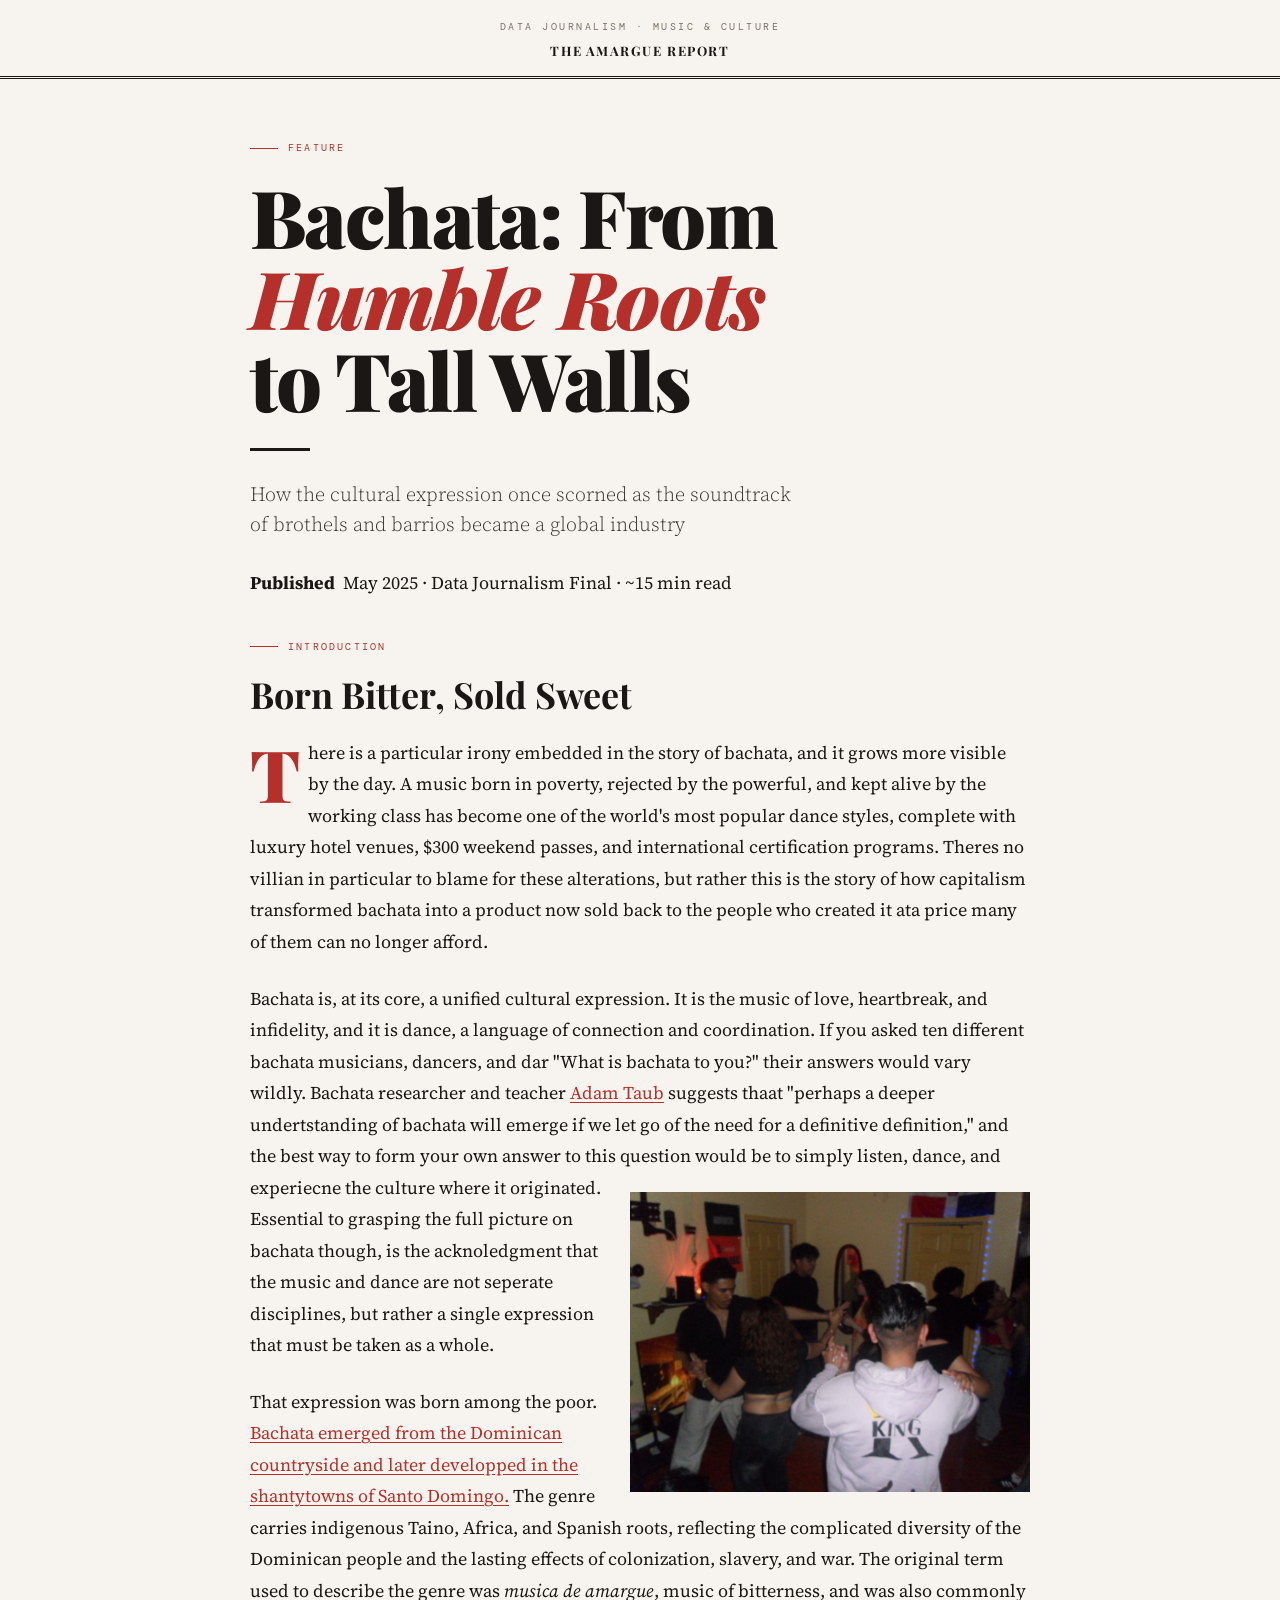
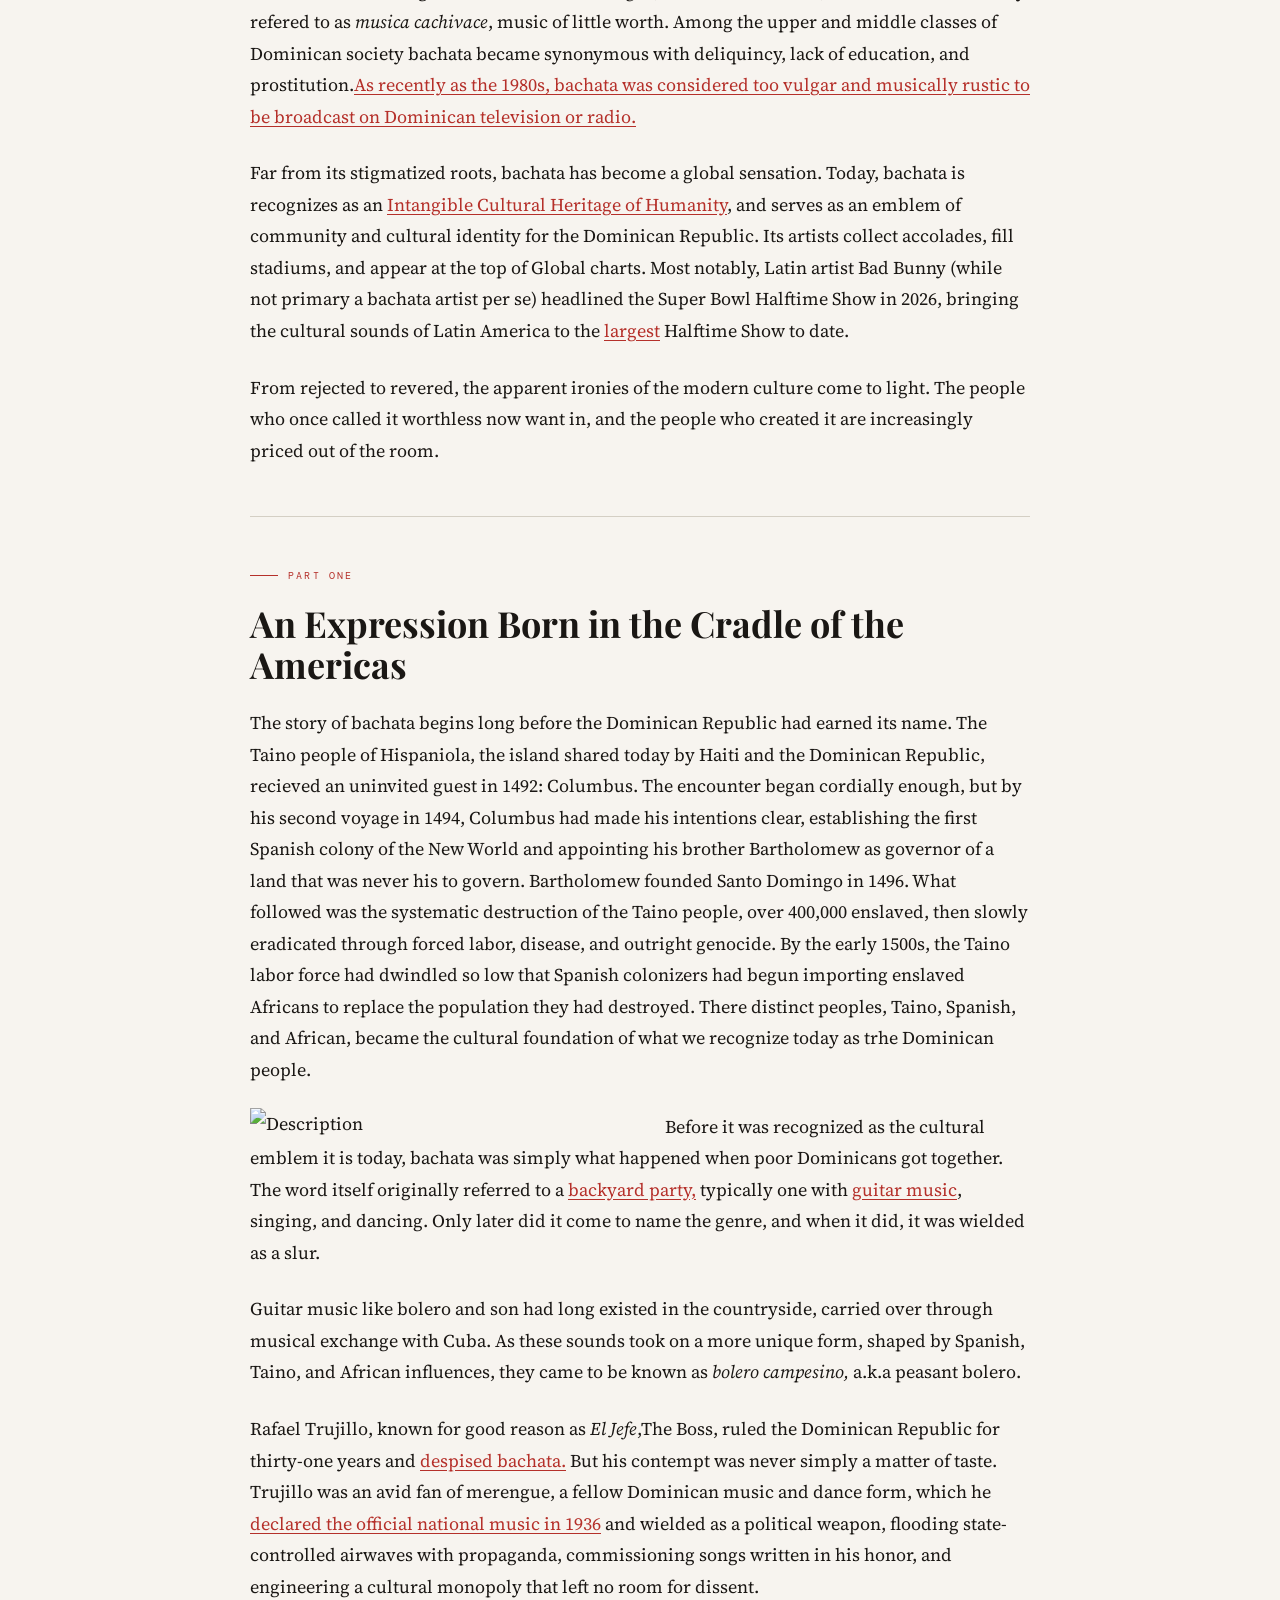
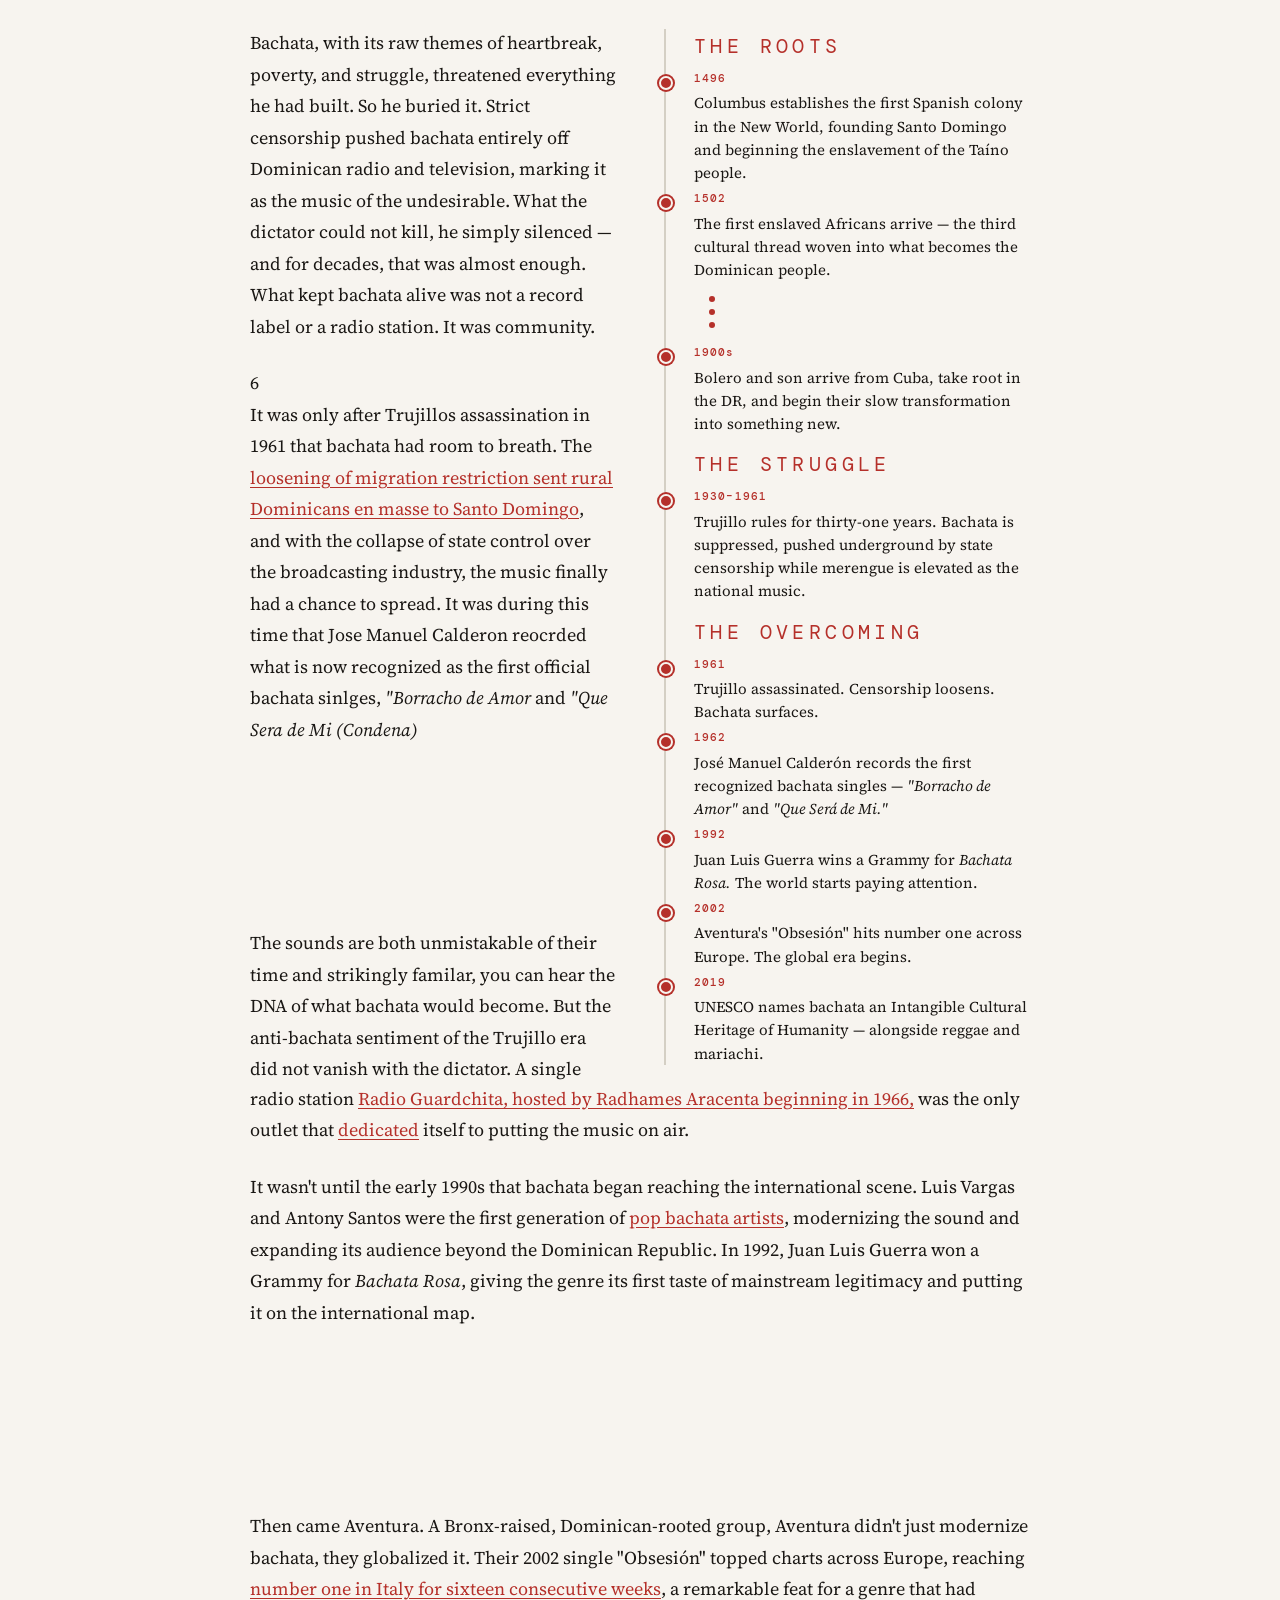
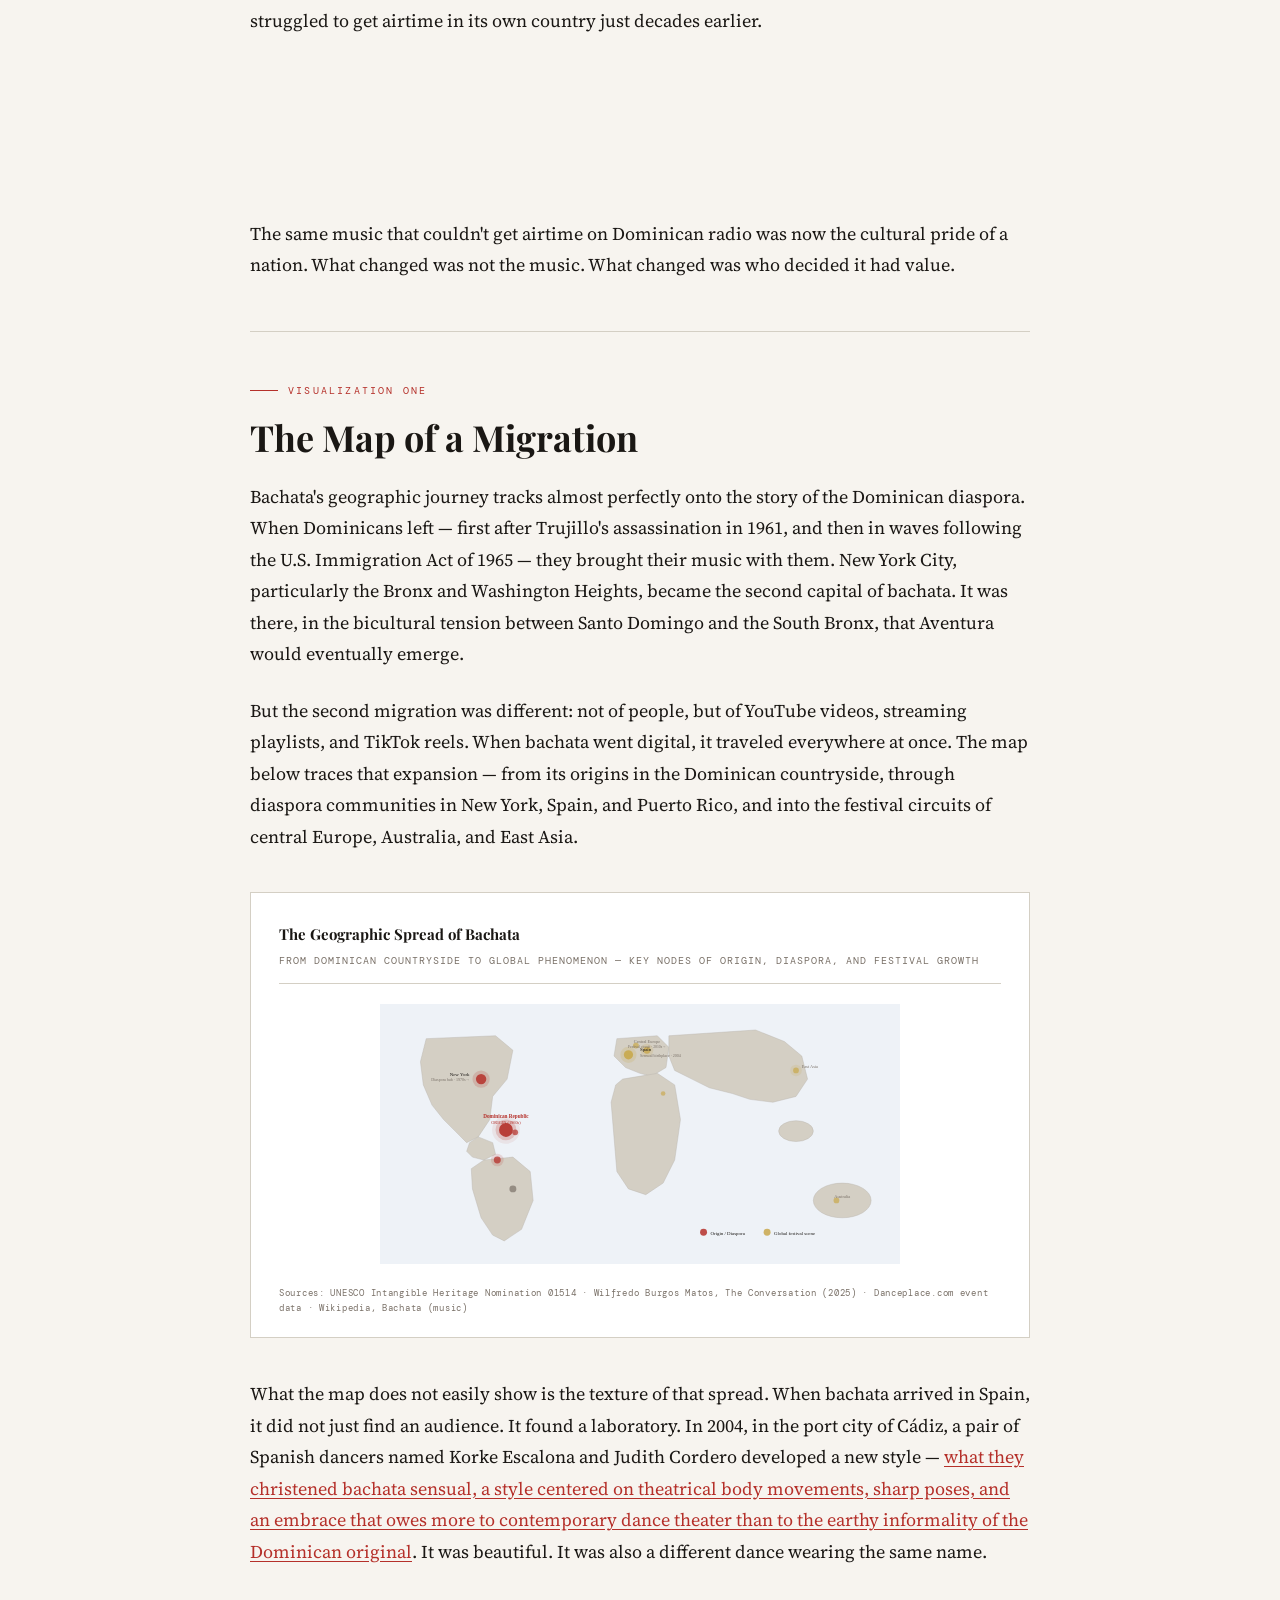
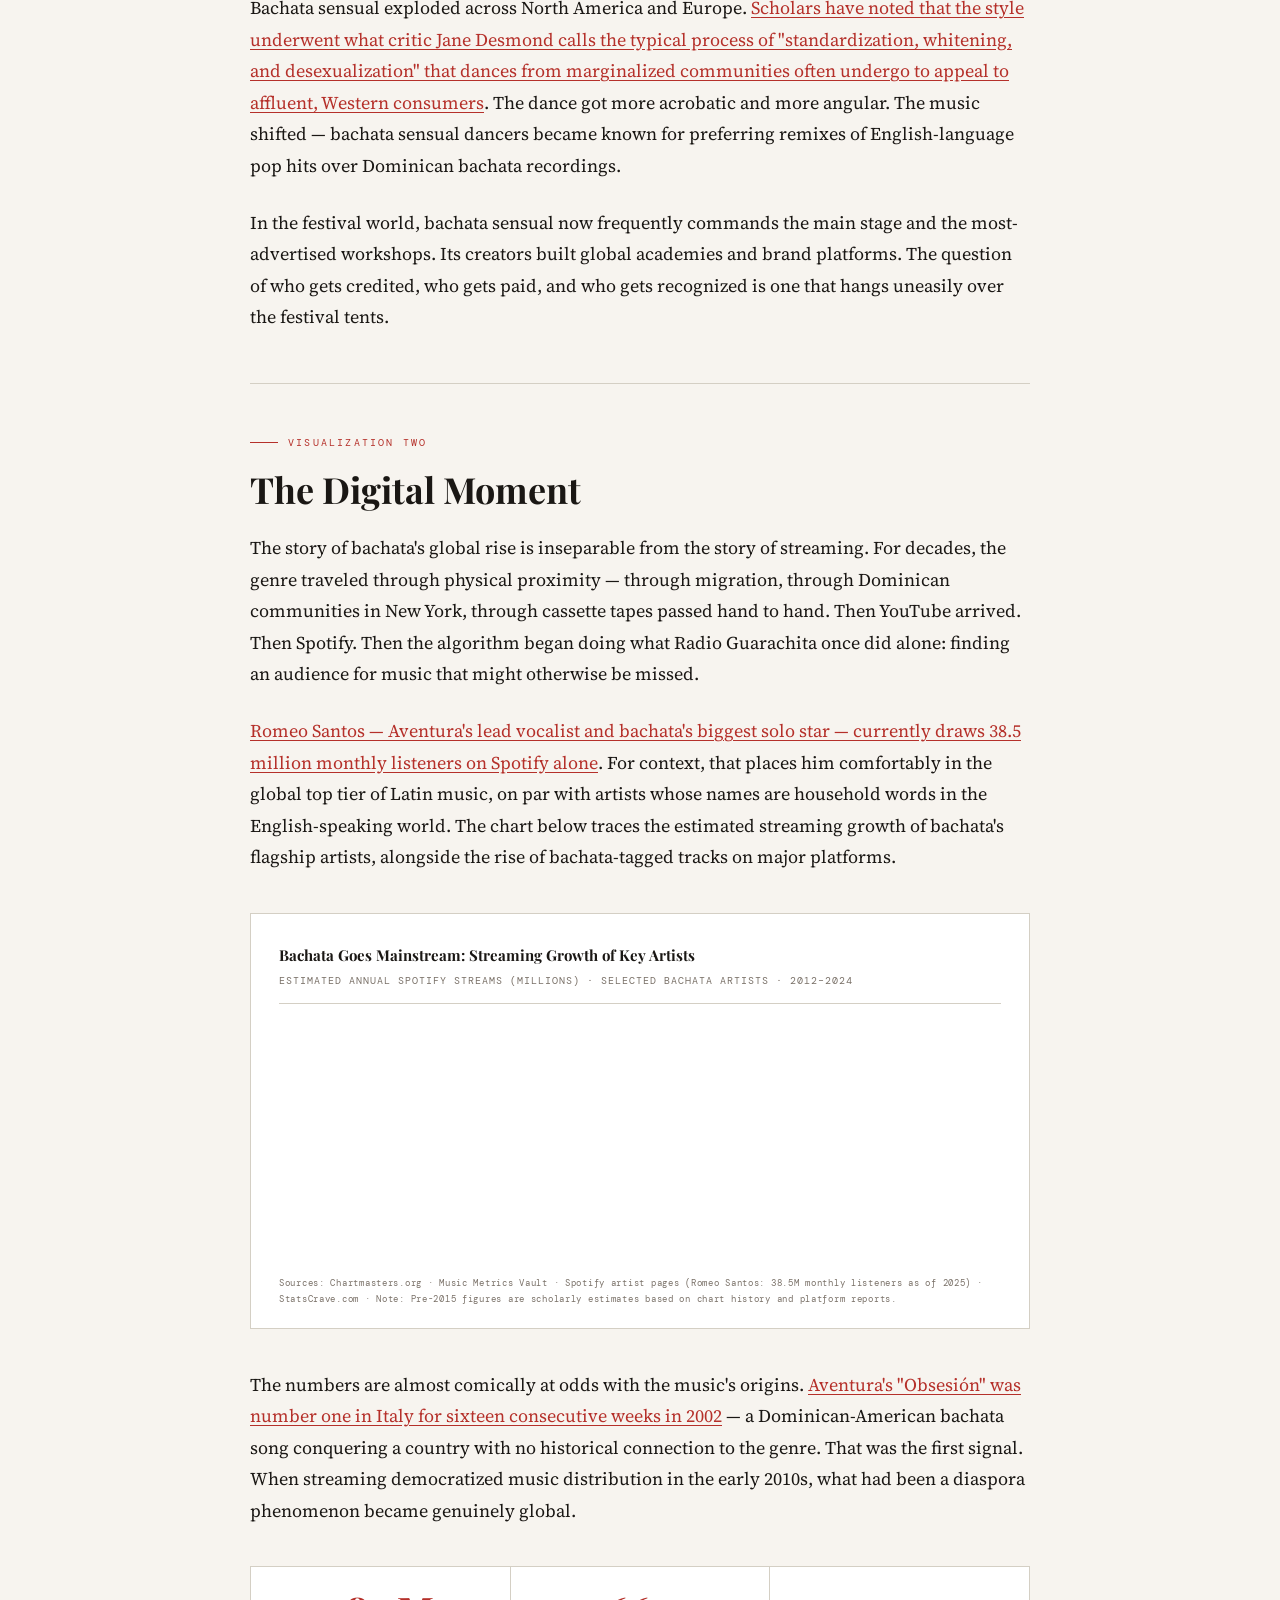
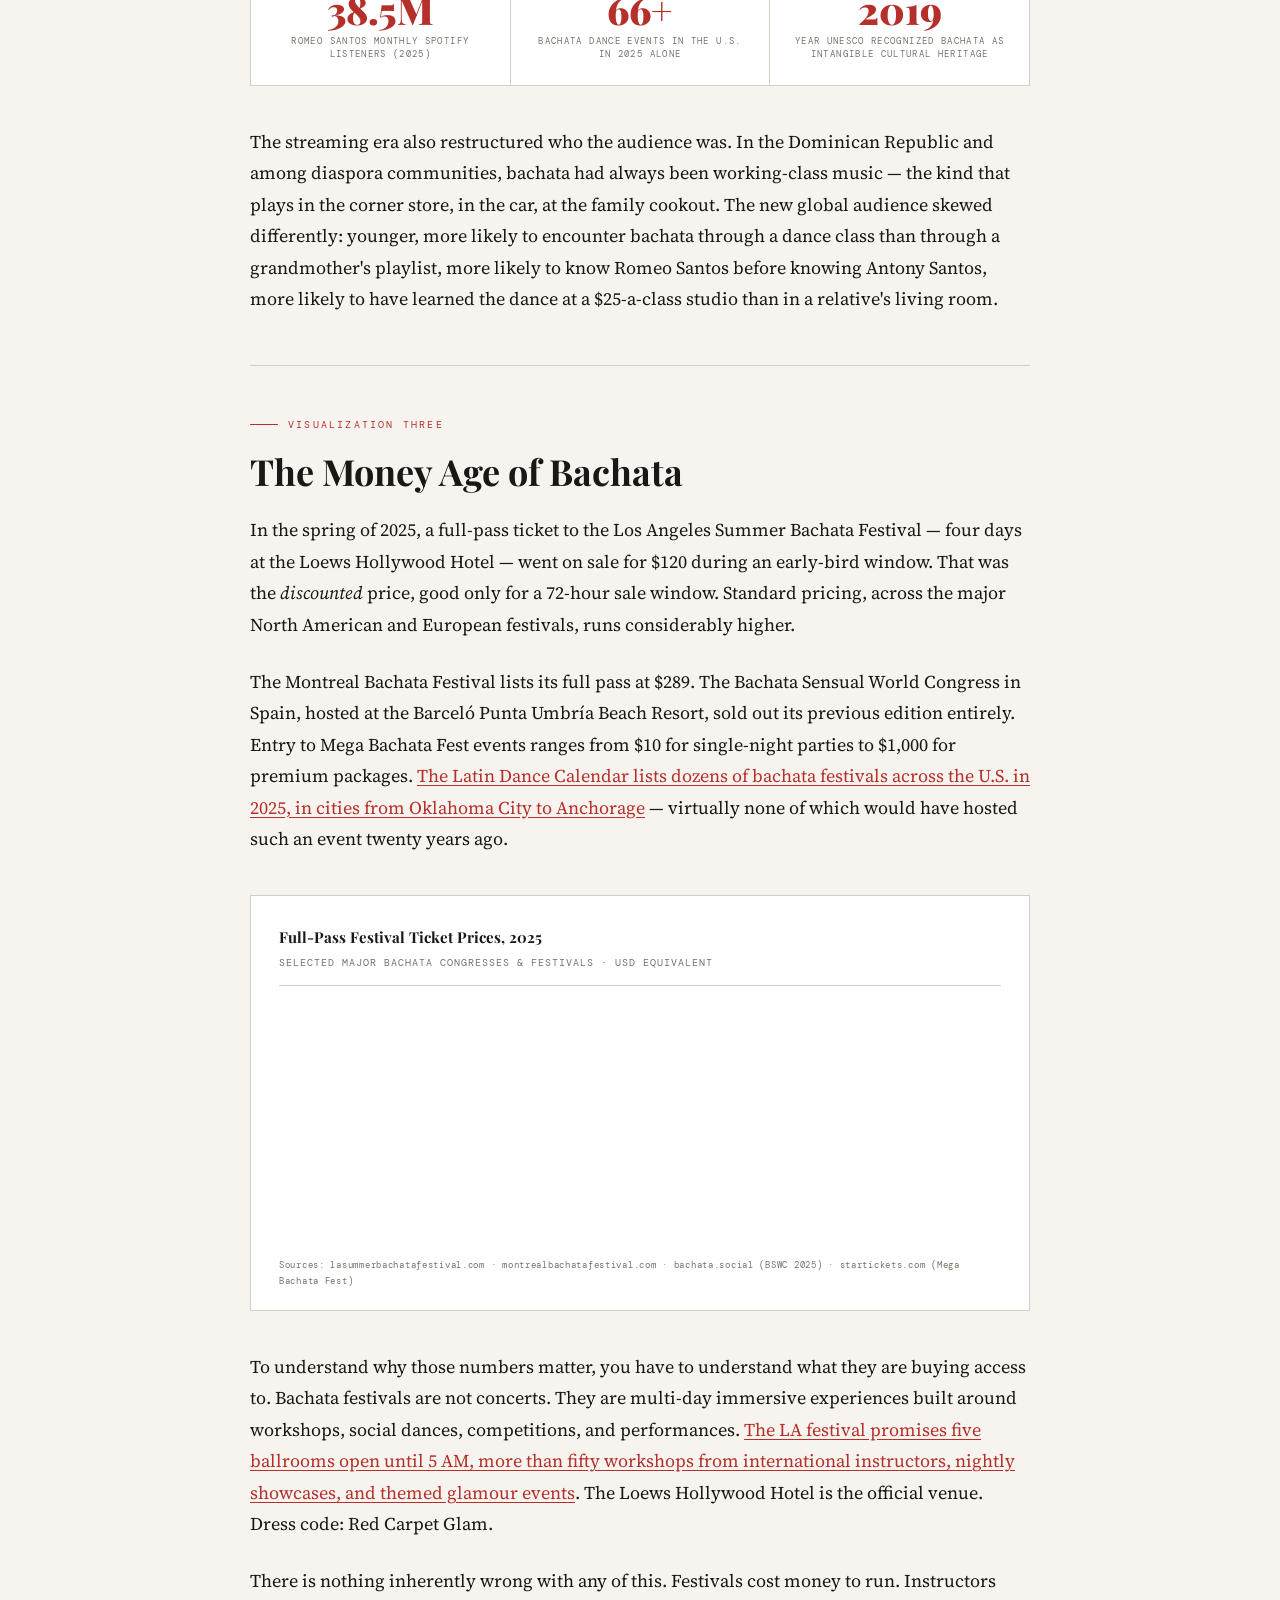
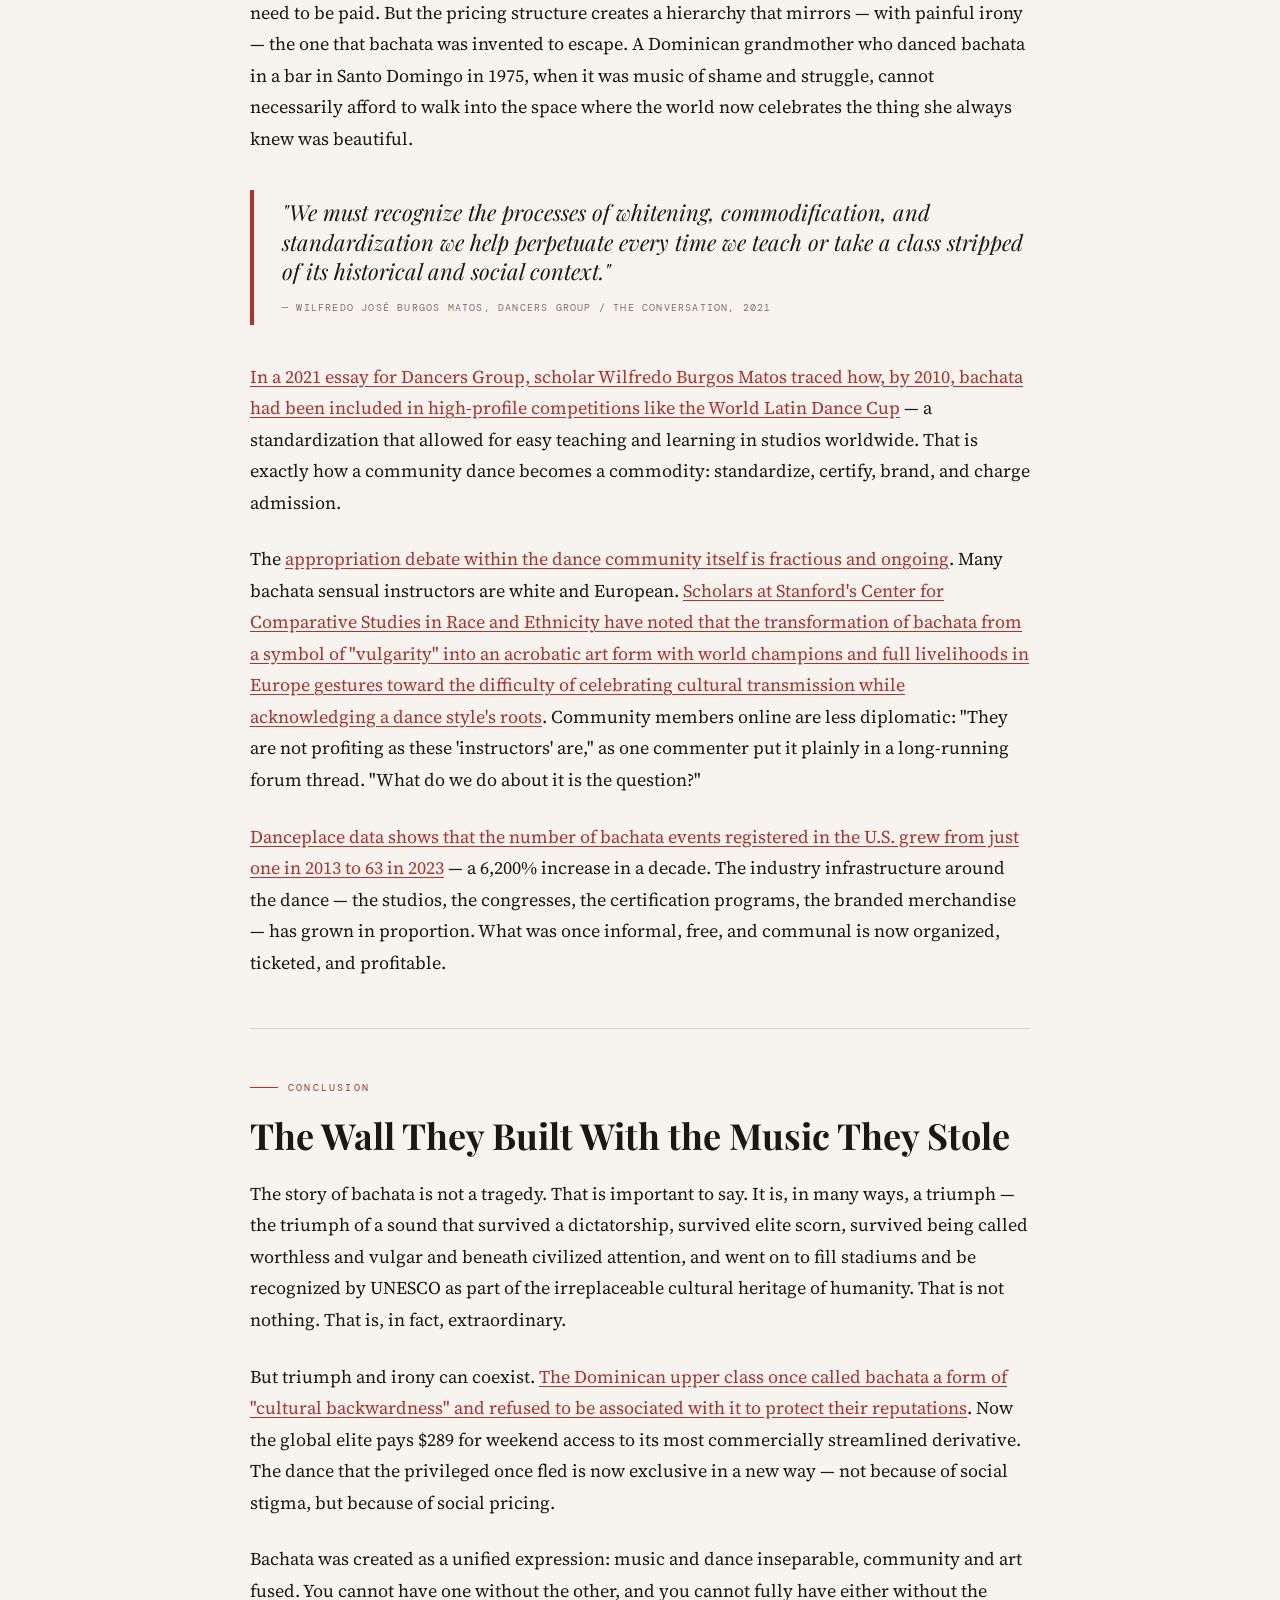
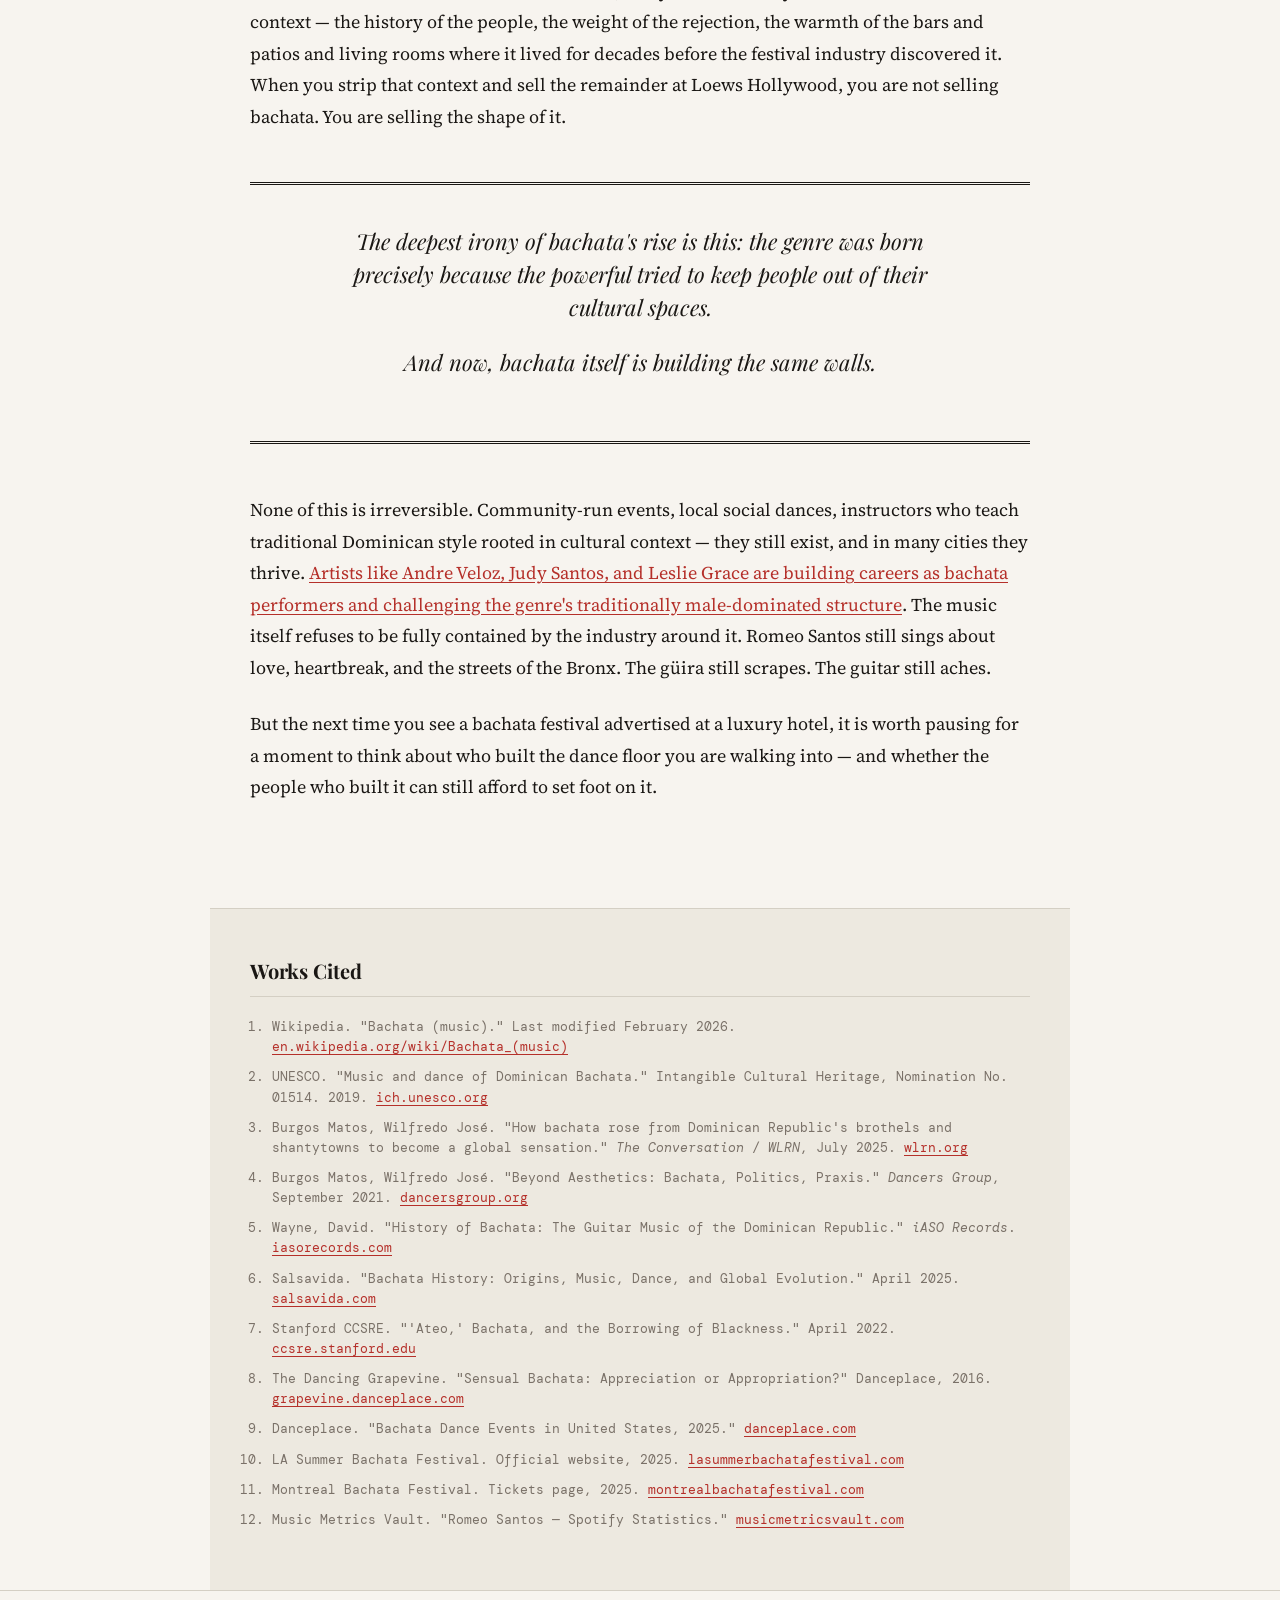
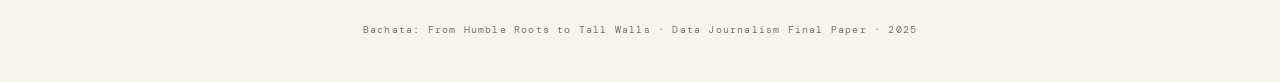
==== final/index.html @ 8f2e11da "final" ====
<!DOCTYPE html>
<html lang="en">
<head>
  <meta charset="UTF-8">
  <meta name="viewport" content="width=device-width, initial-scale=1.0">
  <title>Bachata: From Humble Roots to Tall Walls</title>

  <!-- Fonts -->
  <link rel="preconnect" href="https://fonts.googleapis.com">
  <link rel="preconnect" href="https://fonts.gstatic.com" crossorigin>
  <link href="https://fonts.googleapis.com/css2?family=Playfair+Display:ital,wght@0,400;0,700;0,900;1,400;1,700&family=Source+Serif+4:ital,opsz,wght@0,8..60,300;0,8..60,400;0,8..60,600;1,8..60,300;1,8..60,400&family=DM+Mono:wght@400;500&display=swap" rel="stylesheet">

  <!-- Chart.js -->
  <script src="https://cdnjs.cloudflare.com/ajax/libs/Chart.js/4.4.1/chart.umd.min.js"></script>

  <!-- Stylesheet -->
  <link rel="stylesheet" href="style.css">
</head>
<body>

<!-- MASTHEAD -->
<div class="masthead">
  <div class="masthead-label">Data Journalism · Music & Culture</div>
  <div class="masthead-name">The Amargue Report</div>
</div>

<!-- HERO -->
<header class="hero">
  <div class="section-label">Feature</div>
  <h1>Bachata: From <br><em>Humble Roots</em><br>to Tall Walls</h1>
  <div class="hero-rule"></div>
  <p class="deck">How the cultural expression once scorned as the soundtrack <br>of brothels and barrios became a global industry</p>
    <span><strong>Published</strong>&nbsp; May 2025</span>
    <span>·</span>
    <span>Data Journalism Final</span>
    <span>·</span>
    <span>~15 min read</span>
  </div>
</header>

<!-- ARTICLE BODY -->
<main class="article-body">

  <!-- ════════════════════════════
       SECTION 1: INTRODUCTION
  ════════════════════════════ -->

  <div class="section-label">Introduction</div>
  <h2>Born Bitter, Sold Sweet</h2>

  <p class="drop-cap">There is a particular irony embedded in the story of bachata, and it grows more visible by the day.
  A music born in poverty, rejected by the powerful, and kept alive by the working class has become one of the world's most popular dance styles,
  complete with luxury hotel venues, $300 weekend passes, and international certification programs. Theres no villian in particular to blame for these
  alterations, but rather this is the story of how capitalism transformed bachata into a product now sold back to the people who created it ata price many of them can no longer afford. 
  </p>

  <p>Bachata is, at its core, a unified cultural expression. It is the music of love, heartbreak, and infidelity, and it is dance, a language of connection and coordination.
    If you asked ten different bachata musicians, dancers, and dar "What is bachata to you?" their answers would vary wildly.
    Bachata researcher and teacher <a href="https://www.bachataclass.com/bachatablog/what-is-bachata">Adam Taub</a> suggests thaat "perhaps a deeper
    undertstanding of bachata will emerge if we let go of the need for a definitive definition," and the best way to form your
    own answer to this question would be to simply listen, dance, and experiecne the culture where it originated.
      <style>
  .wrap-image-right {
    float: right;
    margin: 20px 0 10px 20px;
    width: 400px;
  }
</style>

<img src="live.JPG" class="wrap-image-right" alt="Description">
 
    
    Essential to grasping the full picture on bachata 
    though, is the acknoledgment that the music and dance are not seperate disciplines, but rather a single expression that must be taken as a whole.
  </p>

  <p>
    That expression was born among the poor. <a href="https://theconversation.com/how-bachata-rose-from-dominican-republics-brothels-and-shantytowns-to-become-a-global-sensation-260886">Bachata
    emerged from the Dominican countryside and later developped in the shantytowns of Santo Domingo.</a> The genre carries indigenous Taino, Africa, and Spanish roots, reflecting the complicated
  diversity of the Dominican people and the lasting effects of colonization, slavery, and war. The original term used to describe the genre was <span class="italic">musica de amargue</span>, music of bitterness, and was also commonly
   refered to as <span class="italic">musica cachivace</span>, music of little worth. Among the upper and middle classes of Dominican society bachata became 
   synonymous with deliquincy, lack of education, and prostitution.<a href="https://en.wikipedia.org/wiki/Bachata_(music)">As recently as the 1980s, bachata was considered too vulgar and musically rustic to be broadcast on Dominican 
    television or radio.</a>
  </p>

  <p>Far from its stigmatized roots, bachata has become a global sensation. Today, bachata is recognizes as an 
    <a href="https://ich.unesco.org/en/RL/music-and-dance-of-dominican-bachata-01514">Intangible Cultural Heritage of Humanity</a>,
    and serves as an emblem of community and cultural identity for the Dominican Republic. Its artists collect accolades, fill stadiums, 
    and appear at the top of Global charts. Most notably, Latin artist Bad Bunny (while not primary a bachata artist per se) headlined the Super Bowl
    Halftime Show in 2026, bringing the cultural sounds of Latin America to the <a href="https://www.usatoday.com/story/entertainment/music/2026/03/03/bad-bunny-super-bowl-halftime-show-most-watched/88965191007/">largest</a>
    Halftime Show to date.
  </p>
  <p>From rejected to revered, the apparent ironies of the modern culture come to light. 
    The people who once called it worthless now want in, and the people who created it are increasingly priced out of the room. 
  </p>

  <hr class="full-rule">

  <!-- ════════════════════════════
       SECTION 2: HISTORY & ROOTS
  ════════════════════════════ -->

  <div class="section-label">Part One</div>
  <h2>An Expression Born in the Cradle of the Americas</h2>

  <p>The story of bachata begins long before the Dominican Republic had earned its name. 
        The Taino people of Hispaniola, the island shared today by Haiti and the Dominican Republic, recieved 
        an uninvited guest in 1492: Columbus. The encounter began cordially enough, but by his second voyage
        in 1494, Columbus had made his intentions clear, establishing the first Spanish colony of the New World 
        and appointing his brother Bartholomew as governor of a land that was never his to govern. Bartholomew founded
        Santo Domingo in 1496. What followed was the systematic destruction of the Taino people, over 400,000
        enslaved, then slowly eradicated through forced labor, disease, and outright genocide. By the early 1500s, the 
        Taino labor force had dwindled so low that Spanish colonizers had begun importing enslaved Africans to replace the population they
        had destroyed. There distinct peoples, Taino, Spanish, and African, became the cultural foundation of
        what we recognize today as trhe Dominican people. 
  </p>
  <style>
  .wrap-image {
    float: left;       
    margin: -3px 15px 0 0; 
    width: 400px;
  }
</style>

<img src="https://images.theconversation.com/files/681060/original/file-20250720-56-otaixq.jpg?ixlib=rb-4.1.0&q=45&auto=format&w=1000&fit=clip" class="wrap-image" alt="Description">
  <p>
        Before it was recognized as the cultural emblem it is today, bachata was simply what happened when poor Dominicans got together. 
        The word itself originally referred to a <a href="https://www.npr.org/2008/07/31/93140350/the-humble-roots-of-old-school-bachata">backyard party,</a> typically one with <a href="https://www.iasorecords.com/music/history-of-bachata-the-guitar-music-of-the-dominican-republic">guitar music</a>,
        singing, and dancing. Only later did it come to name the genre, and when it did, it was wielded as a slur.        
  </p>

  <p>
        Guitar music like bolero and son had long existed in the countryside, carried over through musical exchange with Cuba.
        As these sounds took on a more unique form, shaped by Spanish, Taino, and African influences, they came to be known as 
        <em>bolero campesino,</em> a.k.a peasant bolero. 
  </p>
<p>
  Rafael Trujillo, known for good reason as <em>El Jefe</em>,The Boss, ruled the 
  Dominican Republic for thirty-one years and 
  <a href="https://www.npr.org/2008/07/31/93140350/the-humble-roots-of-old-school-bachata">despised bachata.</a> 
  But his contempt was never simply a matter of taste. Trujillo was an avid fan of 
  merengue, a fellow Dominican music and dance form, which he 
  <a href="https://www.salsa-merengue.co.uk/revealit/histmer/part4.html">declared the 
  official national music in 1936</a> and wielded as a political weapon, flooding 
  state-controlled airwaves with propaganda, commissioning songs written in his honor, 
  and engineering a cultural monopoly that left no room for dissent.
  </p>
  <div class="two-col">
    <div>
      <p>
         Bachata, with its
  raw themes of heartbreak, poverty, and struggle, threatened everything he had built.
  So he buried it. Strict censorship pushed bachata entirely off Dominican radio and
  television, marking it as the music of the undesirable. What the dictator could not
  kill, he simply silenced — and for decades, that was almost enough. What kept bachata
  alive was not a record label or a radio station. It was community.
</p>6
      <p>
        It was only after Trujillos assassination in 1961 that bachata had room to breath.
        The <a href="https://coogradio.com/2024/06/uncovering-bachata-from-obscurity-to-global-recognition/">loosening of migration restriction sent rural Dominicans en masse to Santo Domingo</a>, and with the collapse of state control over the broadcasting industry, the music finally
        had a chance to spread. It was during this time that Jose Manuel Calderon reocrded what is now recognized as the first official bachata sinlges,
        <em>"Borracho de Amor</em> and <em>"Que Sera de Mi (Condena)</em>
      </p>
      <div>
      <iframe data-testid="embed-iframe" style="border-radius:12px; margin-top:-10px;margin-bottom:5px" src="https://open.spotify.com/embed/track/52e7wksTZ2Os9EsFkYulSK?utm_source=generator" width="100%" height="152" frameBorder="0" allowfullscreen="" allow="autoplay; clipboard-write; encrypted-media; fullscreen; picture-in-picture" loading="lazy"></iframe>
      </div>
      <p>
        The sounds are both unmistakable of their time and strikingly familar, you can hear the DNA of what bachata would become. But the anti-bachata sentiment of the Trujillo era did not vanish with the dictator.
        A single 
    </div>
    <div>
  <div class="timeline">

  <!-- ── THE ROOTS ── -->
  <!-- ── THE ROOTS ── -->
<div class="timeline-era">The Roots</div>

<div class="timeline-item" style="margin-bottom: 5px;">
  <div class="timeline-year">1496</div>
  <div class="timeline-text">Columbus establishes the first Spanish colony in the New World, founding Santo Domingo and beginning the enslavement of the Taíno people.</div>
</div>

<div class="timeline-item" style="margin-bottom: 15px;">
  <div class="timeline-year">1502</div>
  <div class="timeline-text">The first enslaved Africans arrive — the third cultural thread woven into what becomes the Dominican people.</div>
</div>
<div class="timeline-gap">
  <span></span>
  <span></span>
  <span></span>
</div>
<div class="timeline-item" style="margin-bottom: -20px;">
  <div class="timeline-year">1900s</div>
  <div class="timeline-text">Bolero and son arrive from Cuba, take root in the DR, and begin their slow transformation into something new.</div>
</div>

<!-- ── THE STRUGGLE ── -->
<div class="timeline-era">The Struggle</div>

<div class="timeline-item" style="margin-bottom: -20px;">
  <div class="timeline-year">1930–1961</div>
  <div class="timeline-text">Trujillo rules for thirty-one years. Bachata is suppressed, pushed underground by state censorship while merengue is elevated as the national music.</div>
</div>

<!-- ── THE OVERCOMING ── -->
<div class="timeline-era">The Overcoming</div>

<div class="timeline-item" style="margin-bottom: 5px;">
  <div class="timeline-year">1961</div>
  <div class="timeline-text">Trujillo assassinated. Censorship loosens. Bachata surfaces.</div>
</div>

<div class="timeline-item" style="margin-bottom: 5px;">
  <div class="timeline-year">1962</div>
  <div class="timeline-text">José Manuel Calderón records the first recognized bachata singles — <em>"Borracho de Amor"</em> and <em>"Que Será de Mi."</em></div>
</div>

<!-- <div class="timeline-item" style="margin-bottom: 5px;">
  <div class="timeline-year">1966</div>
  <div class="timeline-text">Radio Guarachita becomes bachata's only public outlet. One station. One man. For two decades.</div>
</div> -->

<!-- <div class="timeline-item" style="margin-bottom: 5px;">
  <div class="timeline-year">1980s</div>
  <div class="timeline-text">Antony Santos and Luis Vargas modernize the sound, pulling bachata toward the mainstream.</div>
</div> -->

<div class="timeline-item" style="margin-bottom: 5px;">
  <div class="timeline-year">1992</div>
  <div class="timeline-text">Juan Luis Guerra wins a Grammy for <em>Bachata Rosa.</em> The world starts paying attention.</div>
</div>

<div class="timeline-item" style="margin-bottom: 5px;">
  <div class="timeline-year">2002</div>
  <div class="timeline-text">Aventura's "Obsesión" hits number one across Europe. The global era begins.</div>
</div>

<div class="timeline-item" style="margin-bottom: 0;">
  <div class="timeline-year">2019</div>
  <div class="timeline-text">UNESCO names bachata an Intangible Cultural Heritage of Humanity — alongside reggae and mariachi.</div>
</div>

</div>
</div>
</div>
<p style="margin-top: -27px;">
radio station <a href="https://en.wikipedia.org/wiki/Bachata_(music)">Radio Guardchita, hosted by Radhames Aracenta beginning in 1966,</a>
        was the only outlet that <a href="https://www.cambridge.org/core/journals/latin-american-research-review/article/from-radio-guarachita-to-el-tieto-eshow-bachatas-imagined-communities/B1507CFD80DC5775668D191F2478AF57">dedicated</a>
        itself to putting the music on air.
      </p>
      
      <p>
        It wasn't until the early 1990s that bachata began reaching the international scene.
        Luis Vargas and Antony Santos were the first generation of
        <a href="https://en.wikipedia.org/wiki/Bachata_(music)#cite_note-18">pop bachata artists</a>,
        modernizing the sound and expanding its audience beyond the Dominican Republic. In 1992,
        Juan Luis Guerra won a Grammy for <em>Bachata Rosa</em>, giving the genre its first taste
        of mainstream legitimacy and putting it on the international map.
      </p>
      <iframe data-testid="embed-iframe" style="border-radius:12px; margin-top:-10px; margin-bottom: 5px;" src="https://open.spotify.com/embed/track/3H9GcHKKJyZ9TEOLKlJ1U5?utm_source=generator" width="100%" height="152" frameBorder="0" allowfullscreen="" allow="autoplay; clipboard-write; encrypted-media; fullscreen; picture-in-picture" loading="lazy"></iframe>
      <p>
        Then came Aventura. A Bronx-raised, Dominican-rooted group, Aventura didn't just
        modernize bachata, they globalized it. Their 2002 single "Obsesión" topped charts
        across Europe, reaching <a href="https://www.recordoftheday.com/on-the-move/record/aventura/obsesion#:~:text=This%20is%20one%20of%20those,still%20available%20for%20the%20UK.">number one in Italy for sixteen consecutive weeks</a>, a remarkable
        feat for a genre that had struggled to get airtime in its own country just decades earlier.
      </p>
      <iframe data-testid="embed-iframe" style="border-radius:12px ;margin-top:-10px; margin-bottom: 5px;" src="https://open.spotify.com/embed/track/65H6t1WQBim6q93yM8fEwn?utm_source=generator" width="100%" height="152" frameBorder="0" allowfullscreen="" allow="autoplay; clipboard-write; encrypted-media; fullscreen; picture-in-picture" loading="lazy"></iframe>

      <p>
         The same music that couldn't get airtime on Dominican radio was now the cultural pride of a nation.
         What changed was not the music. What changed was who decided it had value.
      </p>

  <!-- TIMELINE -->


  <hr class="full-rule">

  <!-- ════════════════════════════
       SECTION 3: MAP
  ════════════════════════════ -->

  <div class="section-label">Visualization One</div>
  <h2>The Map of a Migration</h2>

  <p>Bachata's geographic journey tracks almost perfectly onto the story of the Dominican diaspora. When Dominicans left — first after Trujillo's assassination in 1961, and then in waves following the U.S. Immigration Act of 1965 — they brought their music with them. New York City, particularly the Bronx and Washington Heights, became the second capital of bachata. It was there, in the bicultural tension between Santo Domingo and the South Bronx, that Aventura would eventually emerge.</p>

  <p>But the second migration was different: not of people, but of YouTube videos, streaming playlists, and TikTok reels. When bachata went digital, it traveled everywhere at once. The map below traces that expansion — from its origins in the Dominican countryside, through diaspora communities in New York, Spain, and Puerto Rico, and into the festival circuits of central Europe, Australia, and East Asia.</p>

  <div class="map-block">
    <div class="chart-title">The Geographic Spread of Bachata</div>
    <div class="chart-subtitle">From Dominican countryside to global phenomenon — key nodes of origin, diaspora, and festival growth</div>
    <svg class="world-map" viewBox="0 0 900 450" xmlns="http://www.w3.org/2000/svg">
      <rect width="900" height="450" fill="#eef2f7"/>
      <!-- North America -->
      <path d="M 80,60 L 200,55 L 230,80 L 220,130 L 195,160 L 190,200 L 170,230 L 150,240 L 130,220 L 110,200 L 90,175 L 75,140 L 70,100 Z" fill="#d4cfc4" stroke="#bbb8b0" stroke-width="0.8"/>
      <!-- Central America / Caribbean -->
      <path d="M 170,230 L 195,240 L 200,260 L 180,270 L 160,265 L 150,255 L 155,240 Z" fill="#d4cfc4" stroke="#bbb8b0" stroke-width="0.8"/>
      <!-- South America -->
      <path d="M 180,270 L 230,265 L 260,290 L 265,340 L 245,390 L 215,410 L 195,400 L 175,370 L 160,320 L 158,285 Z" fill="#d4cfc4" stroke="#bbb8b0" stroke-width="0.8"/>
      <!-- Europe -->
      <path d="M 410,60 L 480,55 L 500,75 L 495,110 L 470,125 L 450,120 L 425,110 L 405,90 Z" fill="#d4cfc4" stroke="#bbb8b0" stroke-width="0.8"/>
      <!-- Africa -->
      <path d="M 420,130 L 480,120 L 510,140 L 520,200 L 510,270 L 490,310 L 460,330 L 430,320 L 410,290 L 405,230 L 400,170 L 408,140 Z" fill="#d4cfc4" stroke="#bbb8b0" stroke-width="0.8"/>
      <!-- Asia -->
      <path d="M 500,55 L 650,45 L 700,65 L 730,90 L 740,130 L 720,160 L 680,170 L 640,165 L 610,155 L 570,145 L 540,130 L 510,115 L 500,90 Z" fill="#d4cfc4" stroke="#bbb8b0" stroke-width="0.8"/>
      <!-- Oceania -->
      <ellipse cx="720" cy="220" rx="30" ry="18" fill="#d4cfc4" stroke="#bbb8b0" stroke-width="0.8"/>
      <ellipse cx="800" cy="340" rx="50" ry="30" fill="#d4cfc4" stroke="#bbb8b0" stroke-width="0.8"/>
      <!-- Dominican Republic (origin) -->
      <circle cx="218" cy="218" r="12" fill="#b5302a" opacity="0.9"/>
      <circle cx="218" cy="218" r="18" fill="#b5302a" opacity="0.2"/>
      <circle cx="218" cy="218" r="24" fill="#b5302a" opacity="0.08"/>
      <!-- New York -->
      <circle cx="175" cy="130" r="9" fill="#b5302a" opacity="0.85"/>
      <circle cx="175" cy="130" r="15" fill="#b5302a" opacity="0.18"/>
      <!-- Spain -->
      <circle cx="430" cy="88" r="8" fill="#c9a84c" opacity="0.9"/>
      <circle cx="430" cy="88" r="14" fill="#c9a84c" opacity="0.2"/>
      <!-- Colombia -->
      <circle cx="203" cy="270" r="6" fill="#b5302a" opacity="0.75"/>
      <circle cx="203" cy="270" r="11" fill="#b5302a" opacity="0.15"/>
      <!-- Puerto Rico -->
      <circle cx="234" cy="222" r="5" fill="#b5302a" opacity="0.7"/>
      <!-- Central Europe -->
      <circle cx="462" cy="80" r="6" fill="#c9a84c" opacity="0.8"/>
      <circle cx="462" cy="80" r="11" fill="#c9a84c" opacity="0.18"/>
      <!-- Belgium -->
      <circle cx="443" cy="72" r="5" fill="#c9a84c" opacity="0.7"/>
      <!-- Brazil -->
      <circle cx="230" cy="320" r="6" fill="#7a7168" opacity="0.7"/>
      <!-- East Asia -->
      <circle cx="720" cy="115" r="5" fill="#c9a84c" opacity="0.7"/>
      <circle cx="720" cy="115" r="10" fill="#c9a84c" opacity="0.15"/>
      <!-- Australia -->
      <circle cx="790" cy="340" r="5" fill="#c9a84c" opacity="0.7"/>
      <!-- Egypt -->
      <circle cx="490" cy="155" r="4" fill="#c9a84c" opacity="0.65"/>
      <!-- Labels -->
      <text x="218" y="198" text-anchor="middle" font-family="Georgia,serif" font-size="9" font-weight="bold" fill="#b5302a">Dominican Republic</text>
      <text x="218" y="207" text-anchor="middle" font-family="Georgia,serif" font-size="7.5" fill="#b5302a">ORIGIN (1960s)</text>
      <text x="155" y="125" text-anchor="end" font-family="Georgia,serif" font-size="8.5" fill="#1a1714">New York</text>
      <text x="155" y="134" text-anchor="end" font-family="Georgia,serif" font-size="7" fill="#7a7168">Diaspora hub · 1970s→</text>
      <text x="450" y="82" text-anchor="start" font-family="Georgia,serif" font-size="8.5" fill="#1a1714">Spain</text>
      <text x="450" y="91" text-anchor="start" font-family="Georgia,serif" font-size="7" fill="#7a7168">Sensual birthplace · 2004</text>
      <text x="462" y="68" text-anchor="middle" font-family="Georgia,serif" font-size="7.5" fill="#7a7168">Central Europe</text>
      <text x="462" y="76" text-anchor="middle" font-family="Georgia,serif" font-size="6.5" fill="#7a7168">Festival circuit · 2010s→</text>
      <text x="730" y="110" text-anchor="start" font-family="Georgia,serif" font-size="7.5" fill="#7a7168">East Asia</text>
      <text x="800" y="335" text-anchor="middle" font-family="Georgia,serif" font-size="7.5" fill="#7a7168">Australia</text>
      <!-- Legend -->
      <circle cx="560" cy="395" r="6" fill="#b5302a" opacity="0.85"/>
      <text x="572" y="399" font-family="Georgia,serif" font-size="8.5" fill="#1a1714">Origin / Diaspora</text>
      <circle cx="670" cy="395" r="6" fill="#c9a84c" opacity="0.85"/>
      <text x="682" y="399" font-family="Georgia,serif" font-size="8.5" fill="#1a1714">Global festival scene</text>
    </svg>
    <div class="chart-source">Sources: UNESCO Intangible Heritage Nomination 01514 · Wilfredo Burgos Matos, The Conversation (2025) · Danceplace.com event data · Wikipedia, Bachata (music)</div>
  </div>

  <p>What the map does not easily show is the texture of that spread. When bachata arrived in Spain, it did not just find an audience. It found a laboratory. In 2004, in the port city of Cádiz, a pair of Spanish dancers named Korke Escalona and Judith Cordero developed a new style — <a href="https://dancersgroup.org/2021/09/beyond-aesthetics-bachata-politics-praxis/" target="_blank">what they christened bachata sensual, a style centered on theatrical body movements, sharp poses, and an embrace that owes more to contemporary dance theater than to the earthy informality of the Dominican original</a>. It was beautiful. It was also a different dance wearing the same name.</p>

  <p>Bachata sensual exploded across North America and Europe. <a href="https://dancersgroup.org/2021/09/beyond-aesthetics-bachata-politics-praxis/" target="_blank">Scholars have noted that the style underwent what critic Jane Desmond calls the typical process of "standardization, whitening, and desexualization" that dances from marginalized communities often undergo to appeal to affluent, Western consumers</a>. The dance got more acrobatic and more angular. The music shifted — bachata sensual dancers became known for preferring remixes of English-language pop hits over Dominican bachata recordings.</p>

  <p>In the festival world, bachata sensual now frequently commands the main stage and the most-advertised workshops. Its creators built global academies and brand platforms. The question of who gets credited, who gets paid, and who gets recognized is one that hangs uneasily over the festival tents.</p>

  <hr class="full-rule">

  <!-- ════════════════════════════
       SECTION 4: STREAMING
  ════════════════════════════ -->

  <div class="section-label">Visualization Two</div>
  <h2>The Digital Moment</h2>

  <p>The story of bachata's global rise is inseparable from the story of streaming. For decades, the genre traveled through physical proximity — through migration, through Dominican communities in New York, through cassette tapes passed hand to hand. Then YouTube arrived. Then Spotify. Then the algorithm began doing what Radio Guarachita once did alone: finding an audience for music that might otherwise be missed.</p>

  <p><a href="https://open.spotify.com/artist/5lwmRuXgjX8xIwlnauTZIP" target="_blank">Romeo Santos — Aventura's lead vocalist and bachata's biggest solo star — currently draws 38.5 million monthly listeners on Spotify alone</a>. For context, that places him comfortably in the global top tier of Latin music, on par with artists whose names are household words in the English-speaking world. The chart below traces the estimated streaming growth of bachata's flagship artists, alongside the rise of bachata-tagged tracks on major platforms.</p>

  <div class="chart-block">
    <div class="chart-title">Bachata Goes Mainstream: Streaming Growth of Key Artists</div>
    <div class="chart-subtitle">Estimated annual Spotify streams (millions) · Selected bachata artists · 2012–2024</div>
    <div class="chart-canvas-wrap">
      <canvas id="streamingChart"></canvas>
    </div>
    <div class="chart-source">Sources: Chartmasters.org · Music Metrics Vault · Spotify artist pages (Romeo Santos: 38.5M monthly listeners as of 2025) · StatsCrave.com · Note: Pre-2015 figures are scholarly estimates based on chart history and platform reports.</div>
  </div>

  <p>The numbers are almost comically at odds with the music's origins. <a href="https://www.statscrave.com/artist/5lwmRuXgjX8xIwlnauTZIP" target="_blank">Aventura's "Obsesión" was number one in Italy for sixteen consecutive weeks in 2002</a> — a Dominican-American bachata song conquering a country with no historical connection to the genre. That was the first signal. When streaming democratized music distribution in the early 2010s, what had been a diaspora phenomenon became genuinely global.</p>

  <div class="stat-grid">
    <div class="stat-cell">
      <div class="stat-number">38.5M</div>
      <div class="stat-label">Romeo Santos monthly Spotify listeners (2025)</div>
    </div>
    <div class="stat-cell">
      <div class="stat-number">66+</div>
      <div class="stat-label">Bachata dance events in the U.S. in 2025 alone</div>
    </div>
    <div class="stat-cell">
      <div class="stat-number">2019</div>
      <div class="stat-label">Year UNESCO recognized bachata as Intangible Cultural Heritage</div>
    </div>
  </div>

  <p>The streaming era also restructured who the audience was. In the Dominican Republic and among diaspora communities, bachata had always been working-class music — the kind that plays in the corner store, in the car, at the family cookout. The new global audience skewed differently: younger, more likely to encounter bachata through a dance class than through a grandmother's playlist, more likely to know Romeo Santos before knowing Antony Santos, more likely to have learned the dance at a $25-a-class studio than in a relative's living room.</p>

  <hr class="full-rule">

  <!-- ════════════════════════════
       SECTION 5: FESTIVAL PRICES
  ════════════════════════════ -->

  <div class="section-label">Visualization Three</div>
  <h2>The Money Age of Bachata</h2>

  <p>In the spring of 2025, a full-pass ticket to the Los Angeles Summer Bachata Festival — four days at the Loews Hollywood Hotel — went on sale for $120 during an early-bird window. That was the <span class="italic">discounted</span> price, good only for a 72-hour sale window. Standard pricing, across the major North American and European festivals, runs considerably higher.</p>

  <p>The Montreal Bachata Festival lists its full pass at $289. The Bachata Sensual World Congress in Spain, hosted at the Barceló Punta Umbría Beach Resort, sold out its previous edition entirely. Entry to Mega Bachata Fest events ranges from $10 for single-night parties to $1,000 for premium packages. <a href="https://latindancecalendar.com/festivals/location/usa/style/bachata/" target="_blank">The Latin Dance Calendar lists dozens of bachata festivals across the U.S. in 2025, in cities from Oklahoma City to Anchorage</a> — virtually none of which would have hosted such an event twenty years ago.</p>

  <div class="chart-block">
    <div class="chart-title">Full-Pass Festival Ticket Prices, 2025</div>
    <div class="chart-subtitle">Selected major bachata congresses & festivals · USD equivalent</div>
    <div class="chart-canvas-wrap">
      <canvas id="ticketChart"></canvas>
    </div>
    <div class="chart-source">Sources: lasummerbachatafestival.com · montrealbachatafestival.com · bachata.social (BSWC 2025) · startickets.com (Mega Bachata Fest)</div>
  </div>

  <p>To understand why those numbers matter, you have to understand what they are buying access to. Bachata festivals are not concerts. They are multi-day immersive experiences built around workshops, social dances, competitions, and performances. <a href="https://lasummerbachatafestival.com/" target="_blank">The LA festival promises five ballrooms open until 5 AM, more than fifty workshops from international instructors, nightly showcases, and themed glamour events</a>. The Loews Hollywood Hotel is the official venue. Dress code: Red Carpet Glam.</p>

  <p>There is nothing inherently wrong with any of this. Festivals cost money to run. Instructors need to be paid. But the pricing structure creates a hierarchy that mirrors — with painful irony — the one that bachata was invented to escape. A Dominican grandmother who danced bachata in a bar in Santo Domingo in 1975, when it was music of shame and struggle, cannot necessarily afford to walk into the space where the world now celebrates the thing she always knew was beautiful.</p>

  <div class="pull-quote">
    <blockquote>"We must recognize the processes of whitening, commodification, and standardization we help perpetuate every time we teach or take a class stripped of its historical and social context."</blockquote>
    <cite>— Wilfredo José Burgos Matos, Dancers Group / The Conversation, 2021</cite>
  </div>

  <p><a href="https://dancersgroup.org/2021/09/beyond-aesthetics-bachata-politics-praxis/" target="_blank">In a 2021 essay for Dancers Group, scholar Wilfredo Burgos Matos traced how, by 2010, bachata had been included in high-profile competitions like the World Latin Dance Cup</a> — a standardization that allowed for easy teaching and learning in studios worldwide. That is exactly how a community dance becomes a commodity: standardize, certify, brand, and charge admission.</p>

  <p>The <a href="https://grapevine.danceplace.com/sensual-bachata-appreciation-or-appropriation/" target="_blank">appropriation debate within the dance community itself is fractious and ongoing</a>. Many bachata sensual instructors are white and European. <a href="https://ccsre.stanford.edu/news/ateo-bachata-and-borrowing-blackness" target="_blank">Scholars at Stanford's Center for Comparative Studies in Race and Ethnicity have noted that the transformation of bachata from a symbol of "vulgarity" into an acrobatic art form with world champions and full livelihoods in Europe gestures toward the difficulty of celebrating cultural transmission while acknowledging a dance style's roots</a>. Community members online are less diplomatic: "They are not profiting as these 'instructors' are," as one commenter put it plainly in a long-running forum thread. "What do we do about it is the question?"</p>

  <p><a href="https://www.danceplace.com/events/in/2025/Bachata" target="_blank">Danceplace data shows that the number of bachata events registered in the U.S. grew from just one in 2013 to 63 in 2023</a> — a 6,200% increase in a decade. The industry infrastructure around the dance — the studios, the congresses, the certification programs, the branded merchandise — has grown in proportion. What was once informal, free, and communal is now organized, ticketed, and profitable.</p>

  <hr class="full-rule">

  <!-- ════════════════════════════
       SECTION 6: CONCLUSION
  ════════════════════════════ -->

  <div class="section-label">Conclusion</div>
  <h2>The Wall They Built With the Music They Stole</h2>

  <p>The story of bachata is not a tragedy. That is important to say. It is, in many ways, a triumph — the triumph of a sound that survived a dictatorship, survived elite scorn, survived being called worthless and vulgar and beneath civilized attention, and went on to fill stadiums and be recognized by UNESCO as part of the irreplaceable cultural heritage of humanity. That is not nothing. That is, in fact, extraordinary.</p>

  <p>But triumph and irony can coexist. <a href="https://en.wikipedia.org/wiki/Bachata_(music)" target="_blank">The Dominican upper class once called bachata a form of "cultural backwardness" and refused to be associated with it to protect their reputations</a>. Now the global elite pays $289 for weekend access to its most commercially streamlined derivative. The dance that the privileged once fled is now exclusive in a new way — not because of social stigma, but because of social pricing.</p>

  <p>Bachata was created as a unified expression: music and dance inseparable, community and art fused. You cannot have one without the other, and you cannot fully have either without the context — the history of the people, the weight of the rejection, the warmth of the bars and patios and living rooms where it lived for decades before the festival industry discovered it. When you strip that context and sell the remainder at Loews Hollywood, you are not selling bachata. You are selling the shape of it.</p>

  <div class="conclusion-block">
    <p>The deepest irony of bachata's rise is this: the genre was born precisely <em>because</em> the powerful tried to keep people out of their cultural spaces.</p>
    <p>And now, bachata itself is building the same walls.</p>
  </div>

  <p>None of this is irreversible. Community-run events, local social dances, instructors who teach traditional Dominican style rooted in cultural context — they still exist, and in many cities they thrive. <a href="https://www.wlrn.org/light/arts-culture/2025-07-30/how-bachata-rose-from-dominican-republics-brothels-and-shantytowns-to-become-a-global-sensation" target="_blank">Artists like Andre Veloz, Judy Santos, and Leslie Grace are building careers as bachata performers and challenging the genre's traditionally male-dominated structure</a>. The music itself refuses to be fully contained by the industry around it. Romeo Santos still sings about love, heartbreak, and the streets of the Bronx. The güira still scrapes. The guitar still aches.</p>

  <p>But the next time you see a bachata festival advertised at a luxury hotel, it is worth pausing for a moment to think about who built the dance floor you are walking into — and whether the people who built it can still afford to set foot on it.</p>

</main>

<!-- WORKS CITED -->
<section class="works-cited">
  <h2>Works Cited</h2>
  <ol>
    <li>Wikipedia. "Bachata (music)." Last modified February 2026. <a href="https://en.wikipedia.org/wiki/Bachata_(music)" target="_blank">en.wikipedia.org/wiki/Bachata_(music)</a></li>
    <li>UNESCO. "Music and dance of Dominican Bachata." Intangible Cultural Heritage, Nomination No. 01514. 2019. <a href="https://ich.unesco.org/en/RL/music-and-dance-of-dominican-bachata-01514" target="_blank">ich.unesco.org</a></li>
    <li>Burgos Matos, Wilfredo José. "How bachata rose from Dominican Republic's brothels and shantytowns to become a global sensation." <em>The Conversation / WLRN</em>, July 2025. <a href="https://www.wlrn.org/light/arts-culture/2025-07-30/how-bachata-rose-from-dominican-republics-brothels-and-shantytowns-to-become-a-global-sensation" target="_blank">wlrn.org</a></li>
    <li>Burgos Matos, Wilfredo José. "Beyond Aesthetics: Bachata, Politics, Praxis." <em>Dancers Group</em>, September 2021. <a href="https://dancersgroup.org/2021/09/beyond-aesthetics-bachata-politics-praxis/" target="_blank">dancersgroup.org</a></li>
    <li>Wayne, David. "History of Bachata: The Guitar Music of the Dominican Republic." <em>iASO Records</em>. <a href="http://www.iasorecords.com/music/history-of-bachata-the-guitar-music-of-the-dominican-republic" target="_blank">iasorecords.com</a></li>
    <li>Salsavida. "Bachata History: Origins, Music, Dance, and Global Evolution." April 2025. <a href="https://www.salsavida.com/articles/history-of-bachata-dance-music/" target="_blank">salsavida.com</a></li>
    <li>Stanford CCSRE. "'Ateo,' Bachata, and the Borrowing of Blackness." April 2022. <a href="https://ccsre.stanford.edu/news/ateo-bachata-and-borrowing-blackness" target="_blank">ccsre.stanford.edu</a></li>
    <li>The Dancing Grapevine. "Sensual Bachata: Appreciation or Appropriation?" Danceplace, 2016. <a href="https://grapevine.danceplace.com/sensual-bachata-appreciation-or-appropriation/" target="_blank">grapevine.danceplace.com</a></li>
    <li>Danceplace. "Bachata Dance Events in United States, 2025." <a href="https://www.danceplace.com/events/in/2025/Bachata" target="_blank">danceplace.com</a></li>
    <li>LA Summer Bachata Festival. Official website, 2025. <a href="https://lasummerbachatafestival.com/" target="_blank">lasummerbachatafestival.com</a></li>
    <li>Montreal Bachata Festival. Tickets page, 2025. <a href="https://montrealbachatafestival.com/ticket/" target="_blank">montrealbachatafestival.com</a></li>
    <li>Music Metrics Vault. "Romeo Santos — Spotify Statistics." <a href="https://www.musicmetricsvault.com/artists/romeo-santos/5lwmRuXgjX8xIwlnauTZIP" target="_blank">musicmetricsvault.com</a></li>
  </ol>
</section>

<footer>
  <p>Bachata: From Humble Roots to Tall Walls · Data Journalism Final Paper · 2025</p>
</footer>

<!-- Charts — loaded last so canvas elements exist in the DOM -->
<script src="charts.js"></script>

</body>
</html>
---- final/style.css ----
/* ═══════════════════════════════════════════
   Bachata: From Humble Roots to Tall Walls
   style.css
═══════════════════════════════════════════ */

/* ── TOKENS ── */
:root {
  --ink: #1a1714;
  --paper: #f7f4ef;
  --cream: #ede9e0;
  --rule: #d4cfc4;
  --accent: #b5302a;
  --accent-light: #e8c4b8;
  --muted: #7a7168;
  --gold: #c9a84c;
}

/* ── RESET ── */
* { margin: 0; padding: 0; box-sizing: border-box; }
html { scroll-behavior: smooth; }

/* ── BASE ── */
body {
  background: var(--paper);
  color: var(--ink);
  font-family: 'Source Serif 4', Georgia, serif;
  font-size: 18px;
  line-height: 1.75;
}

/* ── MASTHEAD ── */
.masthead {
  border-bottom: 3px double var(--ink);
  padding: 18px 0 14px;
  text-align: center;
}
.masthead-label {
  font-family: 'DM Mono', monospace;
  font-size: 10px;
  letter-spacing: 0.25em;
  text-transform: uppercase;
  color: var(--muted);
}
.masthead-name {
  font-family: 'Playfair Display', serif;
  font-size: 13px;
  font-weight: 700;
  letter-spacing: 0.12em;
  text-transform: uppercase;
  margin-top: 4px;
}

/* ── HERO ── */
.hero {
  max-width: 860px;
  margin: 0 auto;
  padding: 60px 40px 40px;
}

/* ── SECTION LABEL ── */
.section-label {
  font-family: 'DM Mono', monospace;
  font-size: 10px;
  letter-spacing: 0.22em;
  text-transform: uppercase;
  color: var(--accent);
  margin-bottom: 18px;
  display: flex;
  align-items: center;
  gap: 10px;
}
.section-label::before {
  content: '';
  display: block;
  width: 28px;
  height: 1px;
  background: var(--accent);
}

/* ── HEADINGS ── */
h1 {
  font-family: 'Playfair Display', serif;
  font-size: clamp(42px, 7vw, 80px);
  font-weight: 900;
  line-height: 1.02;
  letter-spacing: -0.02em;
  margin-bottom: 20px;
}
h1 em {
  font-style: italic;
  color: var(--accent);
}
h2 {
  font-family: 'Playfair Display', serif;
  font-size: clamp(26px, 3.5vw, 36px);
  font-weight: 700;
  line-height: 1.15;
  margin-bottom: 22px;
}
h3 {
  font-family: 'Playfair Display', serif;
  font-size: 20px;
  font-weight: 700;
  font-style: italic;
  margin-bottom: 14px;
  color: var(--muted);
}

/* ── HERO DETAILS ── */
.hero-rule {
  width: 60px;
  height: 3px;
  background: var(--ink);
  margin: 28px 0;
}
.deck {
  font-size: 20px;
  line-height: 1.5;
  font-weight: 300;
  color: #3a3530;
  max-width: 640px;
}
.byline {
  margin-top: 28px;
  padding-top: 20px;
  border-top: 1px solid var(--rule);
  display: flex;
  align-items: center;
  gap: 16px;
  font-family: 'DM Mono', monospace;
  font-size: 11px;
  letter-spacing: 0.06em;
  color: var(--muted);
}
.byline strong { color: var(--ink); }

/* ── LAYOUT ── */
.article-body {
  max-width: 860px;
  margin: 0 auto;
  padding: 0 40px 80px;
}
.full-rule {
  border: none;
  border-top: 1px solid var(--rule);
  margin: 50px 0;
}

/* ── COLUMNS ── */
.two-col {
  display: grid;
  grid-template-columns: 1fr 1fr;
  gap: 48px;
  align-items: start;
}
.one-col { max-width: 660px; }

/* ── TYPOGRAPHY ── */
p { margin-bottom: 1.4em; }
a {
  color: var(--accent);
  text-decoration: underline;
  text-underline-offset: 3px;
}
a:hover { color: #8b1e1a; }

/* ── DROP CAP ── */
.drop-cap::first-letter {
  font-family: 'Playfair Display', serif;
  font-size: 72px;
  font-weight: 900;
  float: left;
  line-height: 0.78;
  margin-right: 8px;
  margin-top: 8px;
  color: var(--accent);
}

/* ── PULL QUOTE ── */
.pull-quote {
  border-left: 4px solid var(--accent);
  padding: 8px 0 8px 28px;
  margin: 36px 0;
}
.pull-quote blockquote {
  font-family: 'Playfair Display', serif;
  font-size: 22px;
  font-style: italic;
  line-height: 1.35;
  color: var(--ink);
}
.pull-quote cite {
  display: block;
  margin-top: 12px;
  font-family: 'DM Mono', monospace;
  font-size: 10px;
  letter-spacing: 0.12em;
  text-transform: uppercase;
  color: var(--muted);
  font-style: normal;
}

/* ── TIMELINE ── */
.timeline {
  border-left: 2px solid var(--rule);
  padding-left: 28px;
  margin: -30px 0 36px;
}
.timeline-item {
  position: relative;
  margin-bottom: 28px;
}
.timeline-era {
  font-family: 'DM Mono', monospace;
  font-size: 20px;
  letter-spacing: 0.22em;
  text-transform: uppercase;
  color: var(--accent);
  margin: 32px 0 5px 0;
  padding-left: 0;
}
/* ── TIMELINE GAP DOTS ── */
.timeline-gap {
  display: flex;
  flex-direction: column;
  align-items: flex-start;
  padding-left: 15px;
  gap: 7px;
  margin: 0 0 15px 0;
}

.timeline-gap span {
  display: block;
  width: 6px;
  height: 6px;
  border-radius: 50%;
  background: #b5302a;
}

.timeline-item::before {
  content: '';
  position: absolute;
  left: -35px;
  top: 7px;
  width: 10px;
  height: 10px;
  border-radius: 50%;
  background: var(--accent);
  border: 2px solid var(--paper);
  box-shadow: 0 0 0 2px var(--accent);
}
.timeline-year {
  font-family: 'DM Mono', monospace;
  font-size: 11px;
  letter-spacing: 0.1em;
  color: var(--accent);
  font-weight: 500;
}
.timeline-text {
  font-size: 15px;
  line-height: 1.55;
  margin-top: 3px;
  color: var(--ink);
}

/* ── CHART BLOCKS ── */
.chart-block,
.map-block {
  background: white;
  border: 1px solid var(--rule);
  padding: 28px 28px 20px;
  margin: 40px 0;
}
.chart-title {
  font-family: 'Playfair Display', serif;
  font-size: 15px;
  font-weight: 700;
  margin-bottom: 4px;
}
.chart-subtitle {
  font-family: 'DM Mono', monospace;
  font-size: 10px;
  letter-spacing: 0.1em;
  text-transform: uppercase;
  color: var(--muted);
  margin-bottom: 20px;
  padding-bottom: 14px;
  border-bottom: 1px solid var(--rule);
}
.chart-canvas-wrap {
  position: relative;
  height: 240px;
}
.chart-source {
  font-family: 'DM Mono', monospace;
  font-size: 9px;
  letter-spacing: 0.08em;
  color: var(--muted);
  margin-top: 12px;
}

/* ── MAP ── */
.world-map {
  width: 100%;
  max-height: 260px;
}

/* ── STAT GRID ── */
.stat-grid {
  display: grid;
  grid-template-columns: repeat(3, 1fr);
  gap: 1px;
  background: var(--rule);
  border: 1px solid var(--rule);
  margin: 40px 0;
}
.stat-cell {
  background: white;
  padding: 24px 20px;
  text-align: center;
}
.stat-number {
  font-family: 'Playfair Display', serif;
  font-size: 38px;
  font-weight: 900;
  color: var(--accent);
  line-height: 1;
}
.stat-label {
  font-family: 'DM Mono', monospace;
  font-size: 9px;
  letter-spacing: 0.15em;
  text-transform: uppercase;
  color: var(--muted);
  margin-top: 6px;
  line-height: 1.4;
}

/* ── CONCLUSION ── */
.conclusion-block {
  border-top: 3px double var(--ink);
  border-bottom: 3px double var(--ink);
  padding: 40px 0;
  margin: 50px 0;
  text-align: center;
}
.conclusion-block p {
  font-family: 'Playfair Display', serif;
  font-size: 22px;
  font-style: italic;
  line-height: 1.5;
  max-width: 600px;
  margin: 0 auto 1em;
  color: var(--ink);
}

/* ── WORKS CITED ── */
.works-cited {
  background: var(--cream);
  border-top: 1px solid var(--rule);
  padding: 50px 40px;
  max-width: 860px;
  margin: 0 auto;
}
.works-cited h2 {
  font-size: 20px;
  margin-bottom: 20px;
  padding-bottom: 14px;
  border-bottom: 1px solid var(--rule);
}
.works-cited ol { padding-left: 22px; }
.works-cited li {
  font-size: 13px;
  margin-bottom: 10px;
  line-height: 1.55;
  font-family: 'DM Mono', monospace;
  color: var(--muted);
}
.works-cited li a { color: var(--accent); font-size: 13px; }

/* ── FOOTER ── */
footer {
  text-align: center;
  padding: 30px;
  font-family: 'DM Mono', monospace;
  font-size: 10px;
  letter-spacing: 0.12em;
  color: var(--muted);
  border-top: 1px solid var(--rule);
}

/* ── UTILITY ── */
.text-accent { color: var(--accent); }
.mono { font-family: 'DM Mono', monospace; }
.italic { font-style: italic; }

/* ── RESPONSIVE ── */
@media (max-width: 640px) {
  .hero,
  .article-body { padding-left: 22px; padding-right: 22px; }
  .two-col { grid-template-columns: 1fr; gap: 0; }
  .stat-grid { grid-template-columns: 1fr; }
  h1 { font-size: 38px; }
}
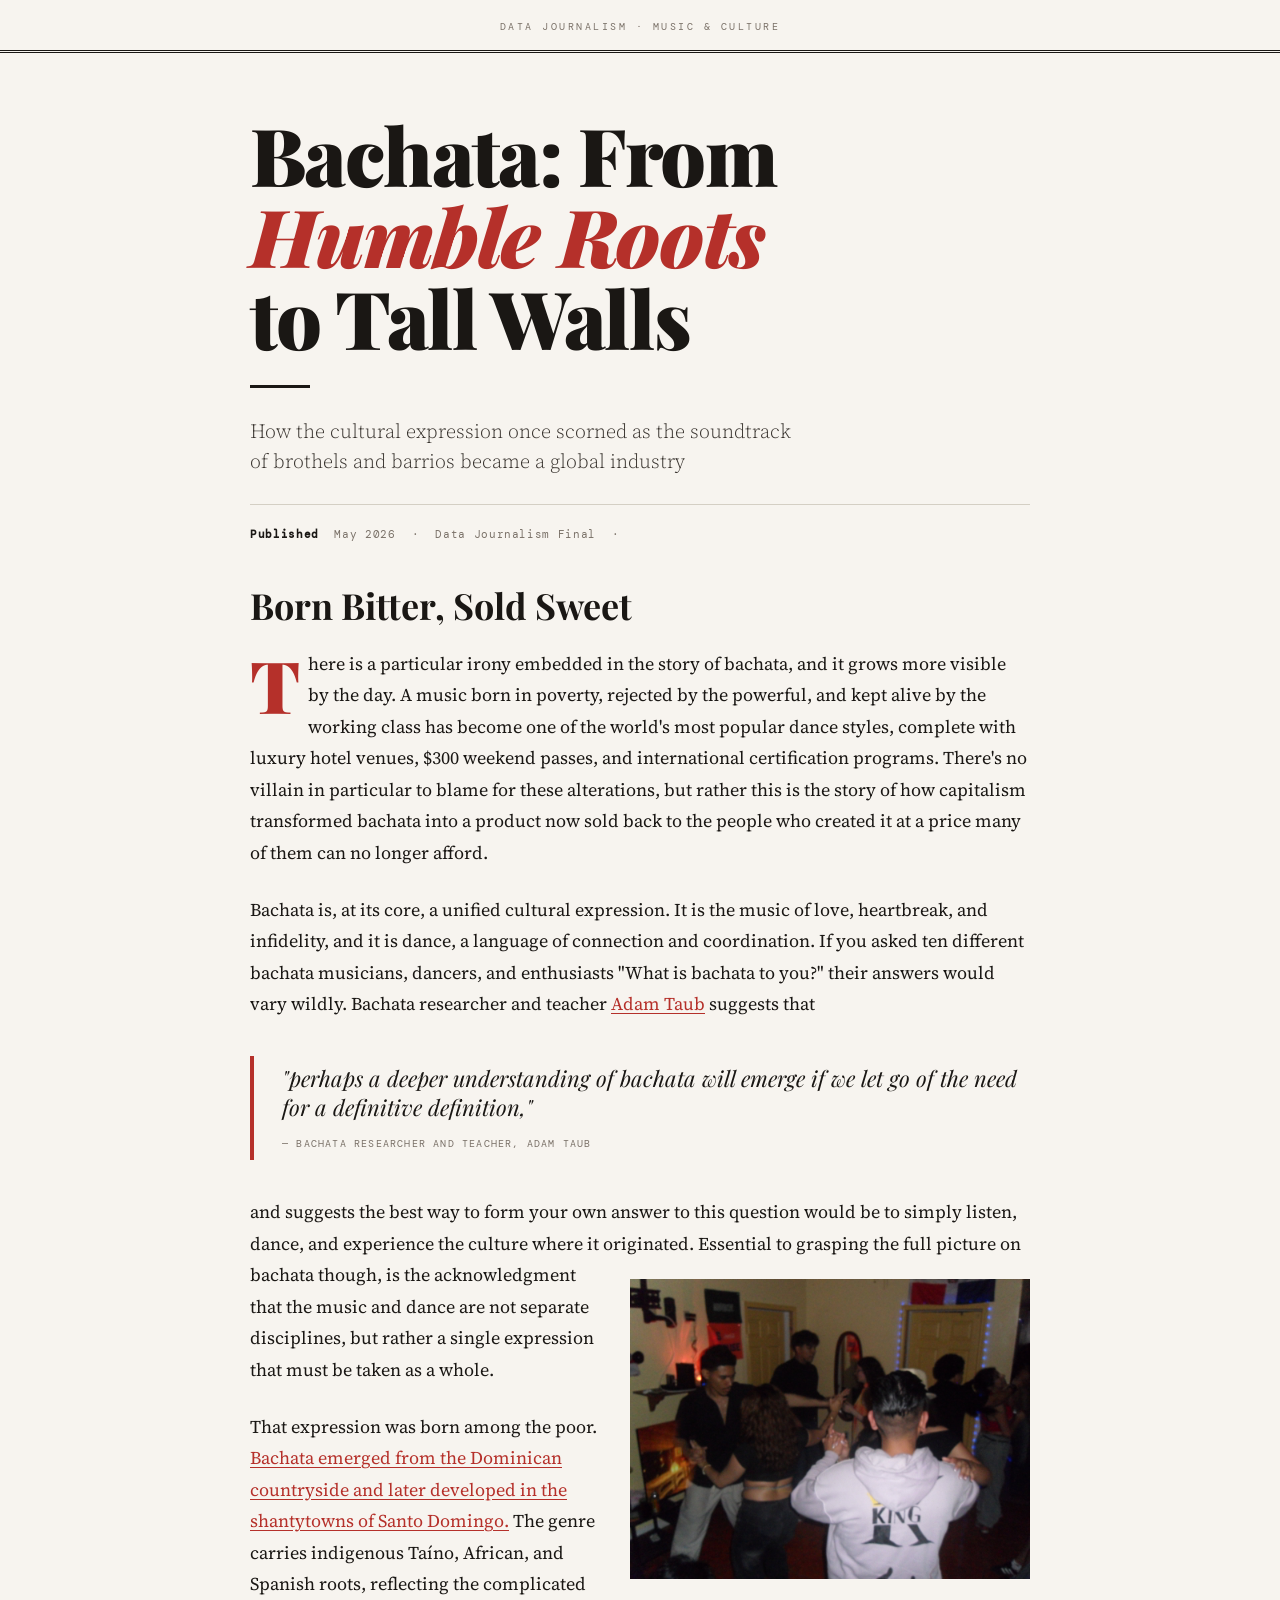
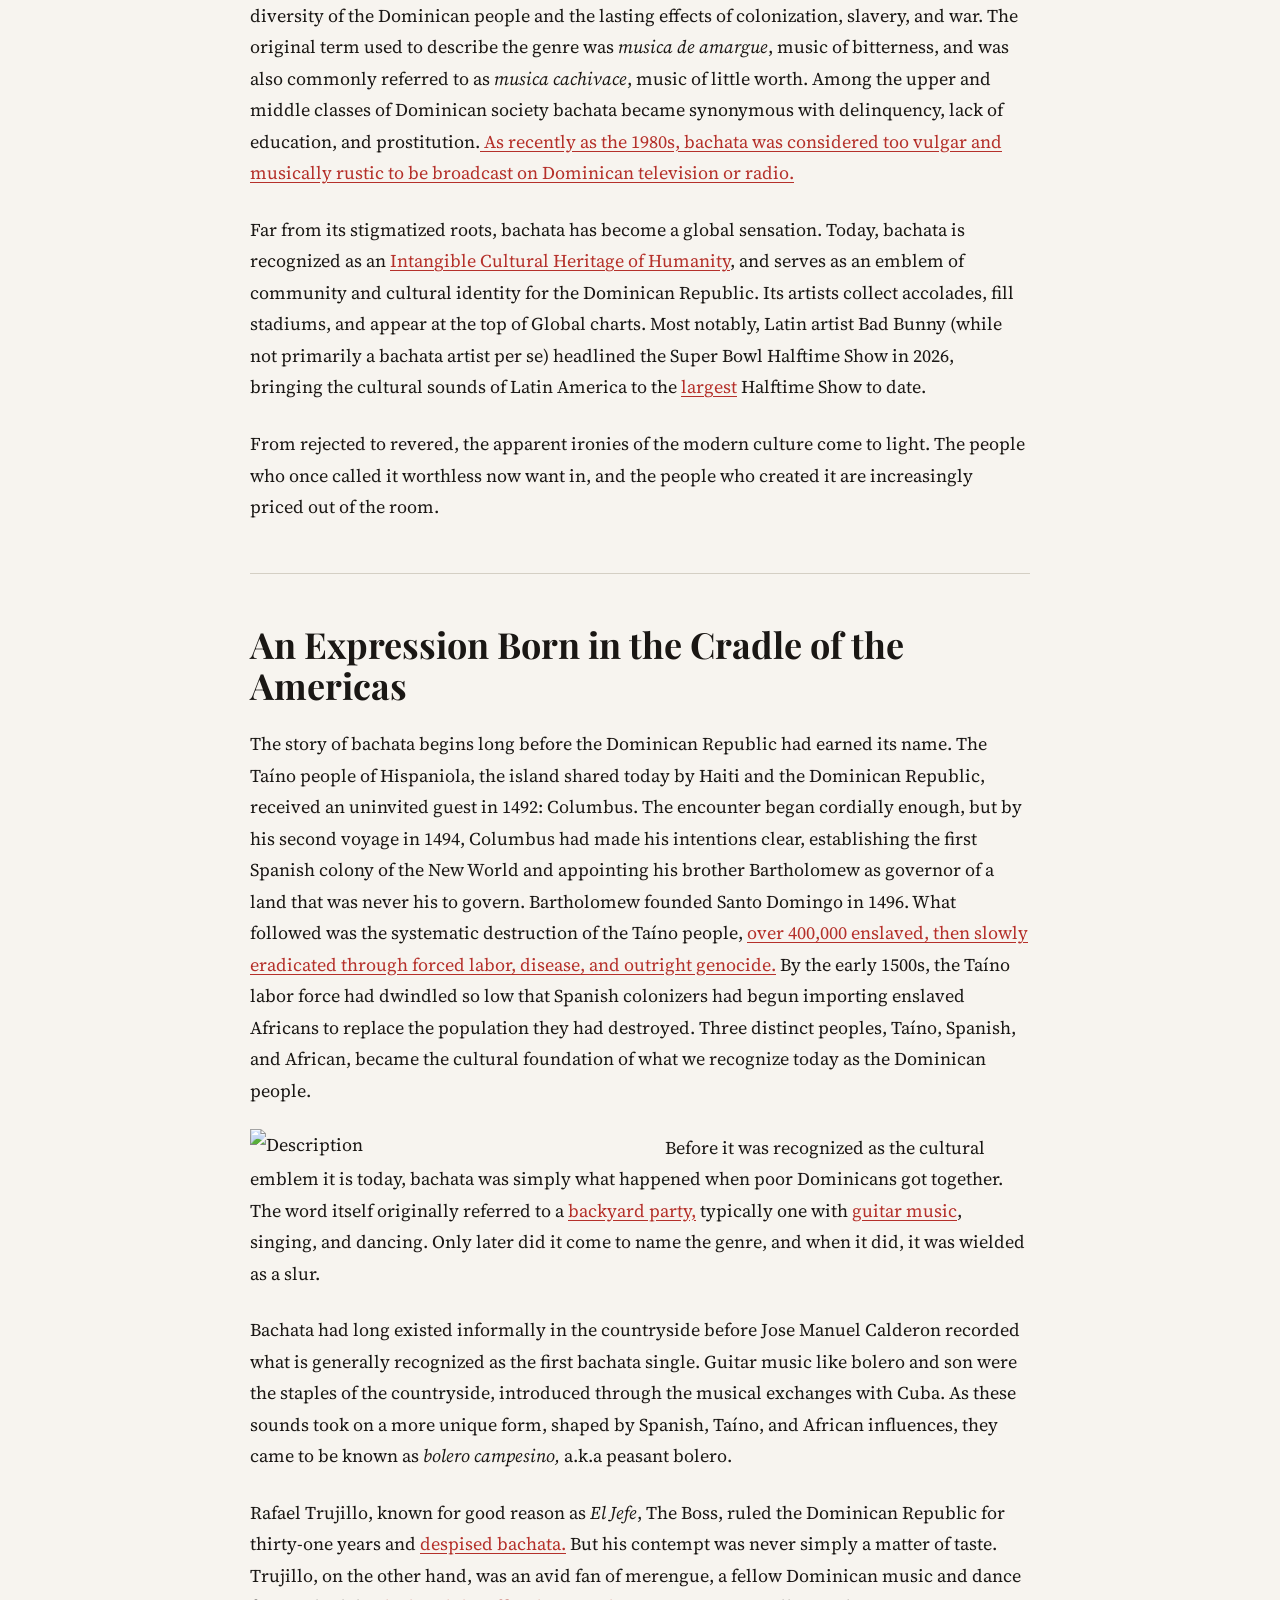
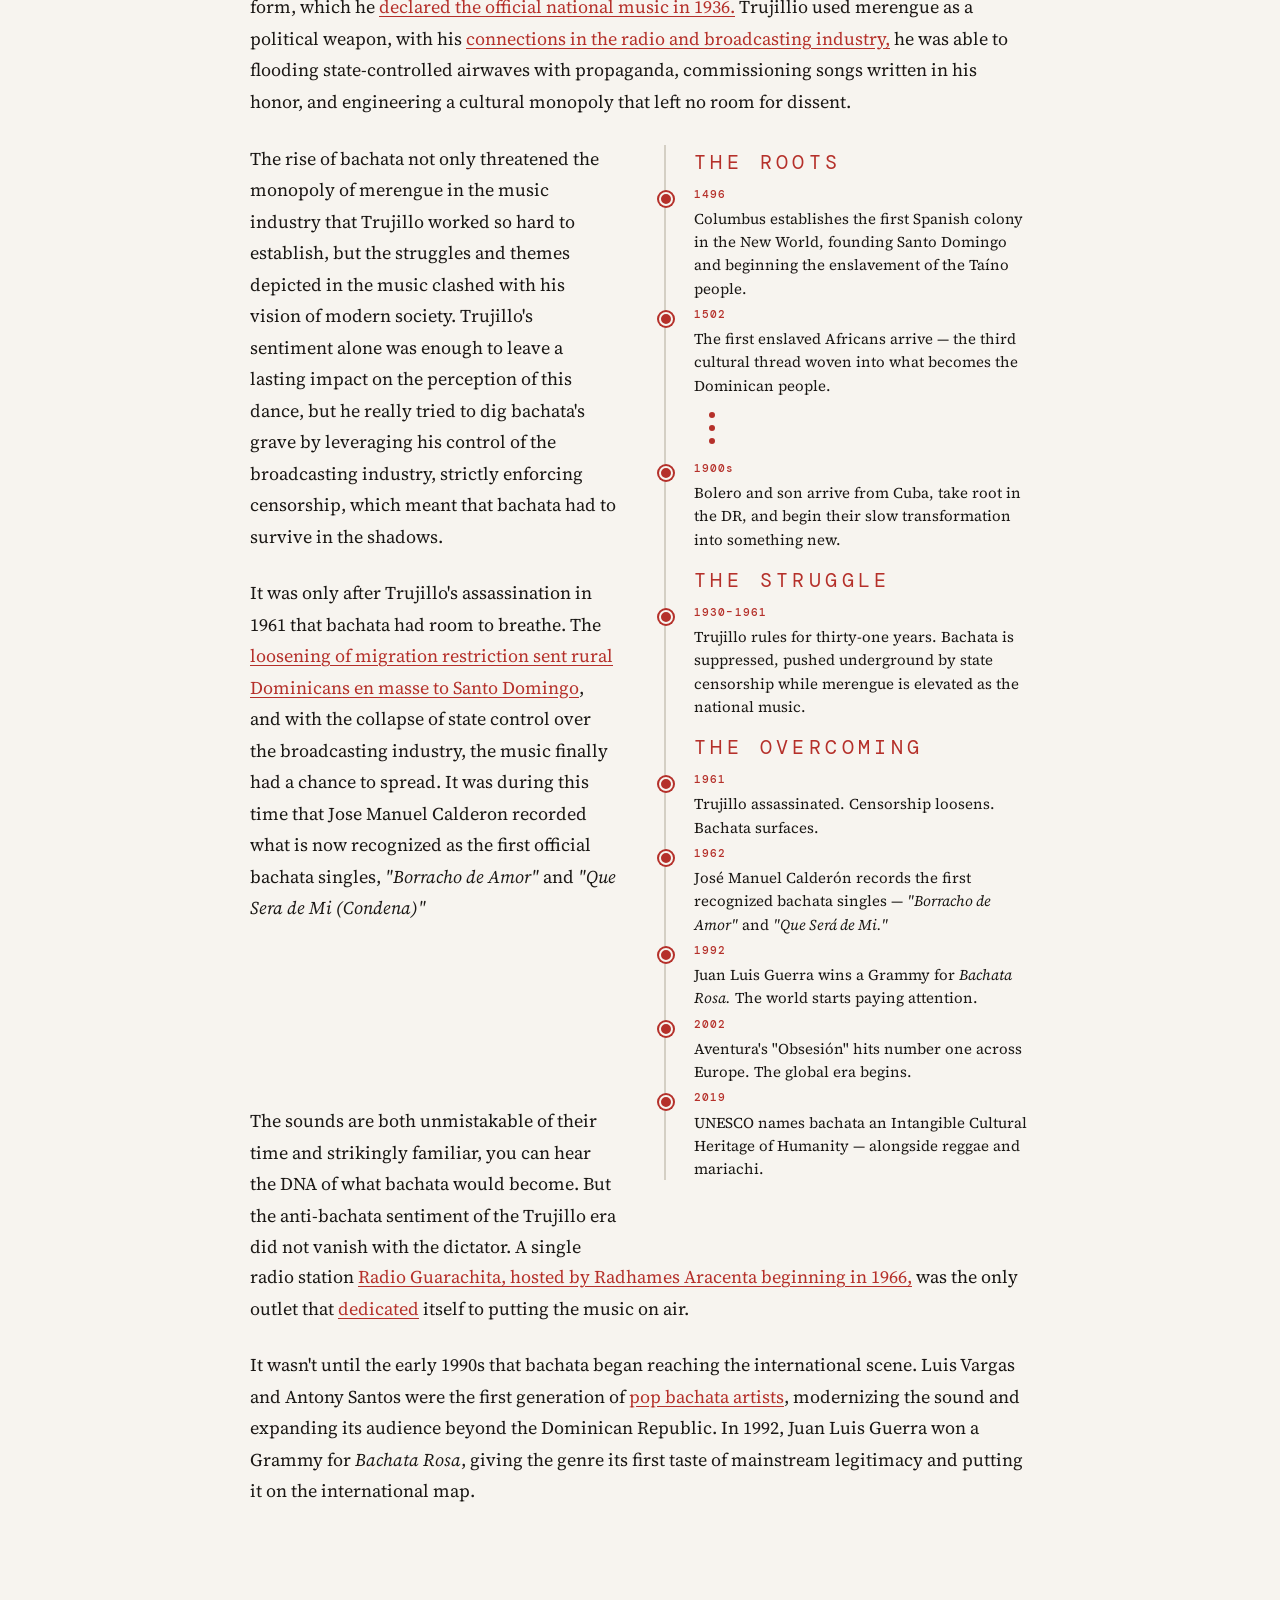
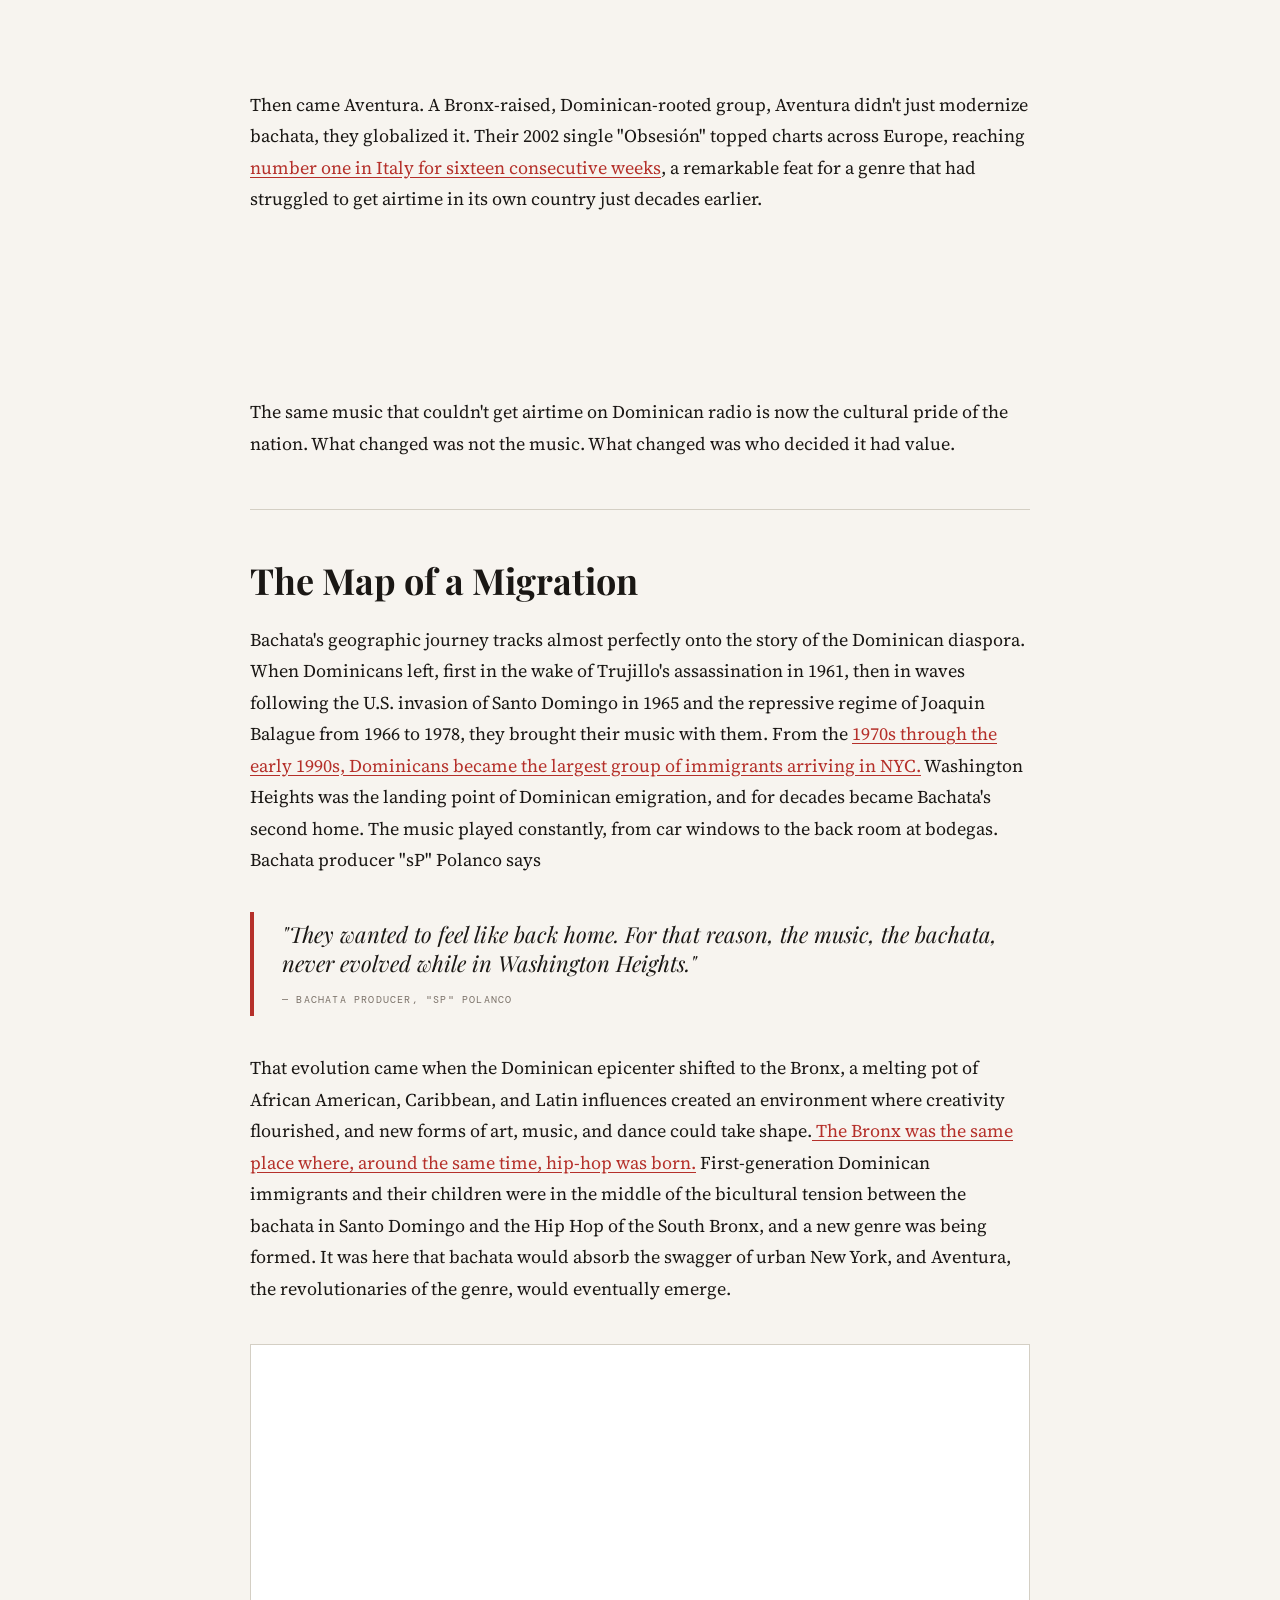
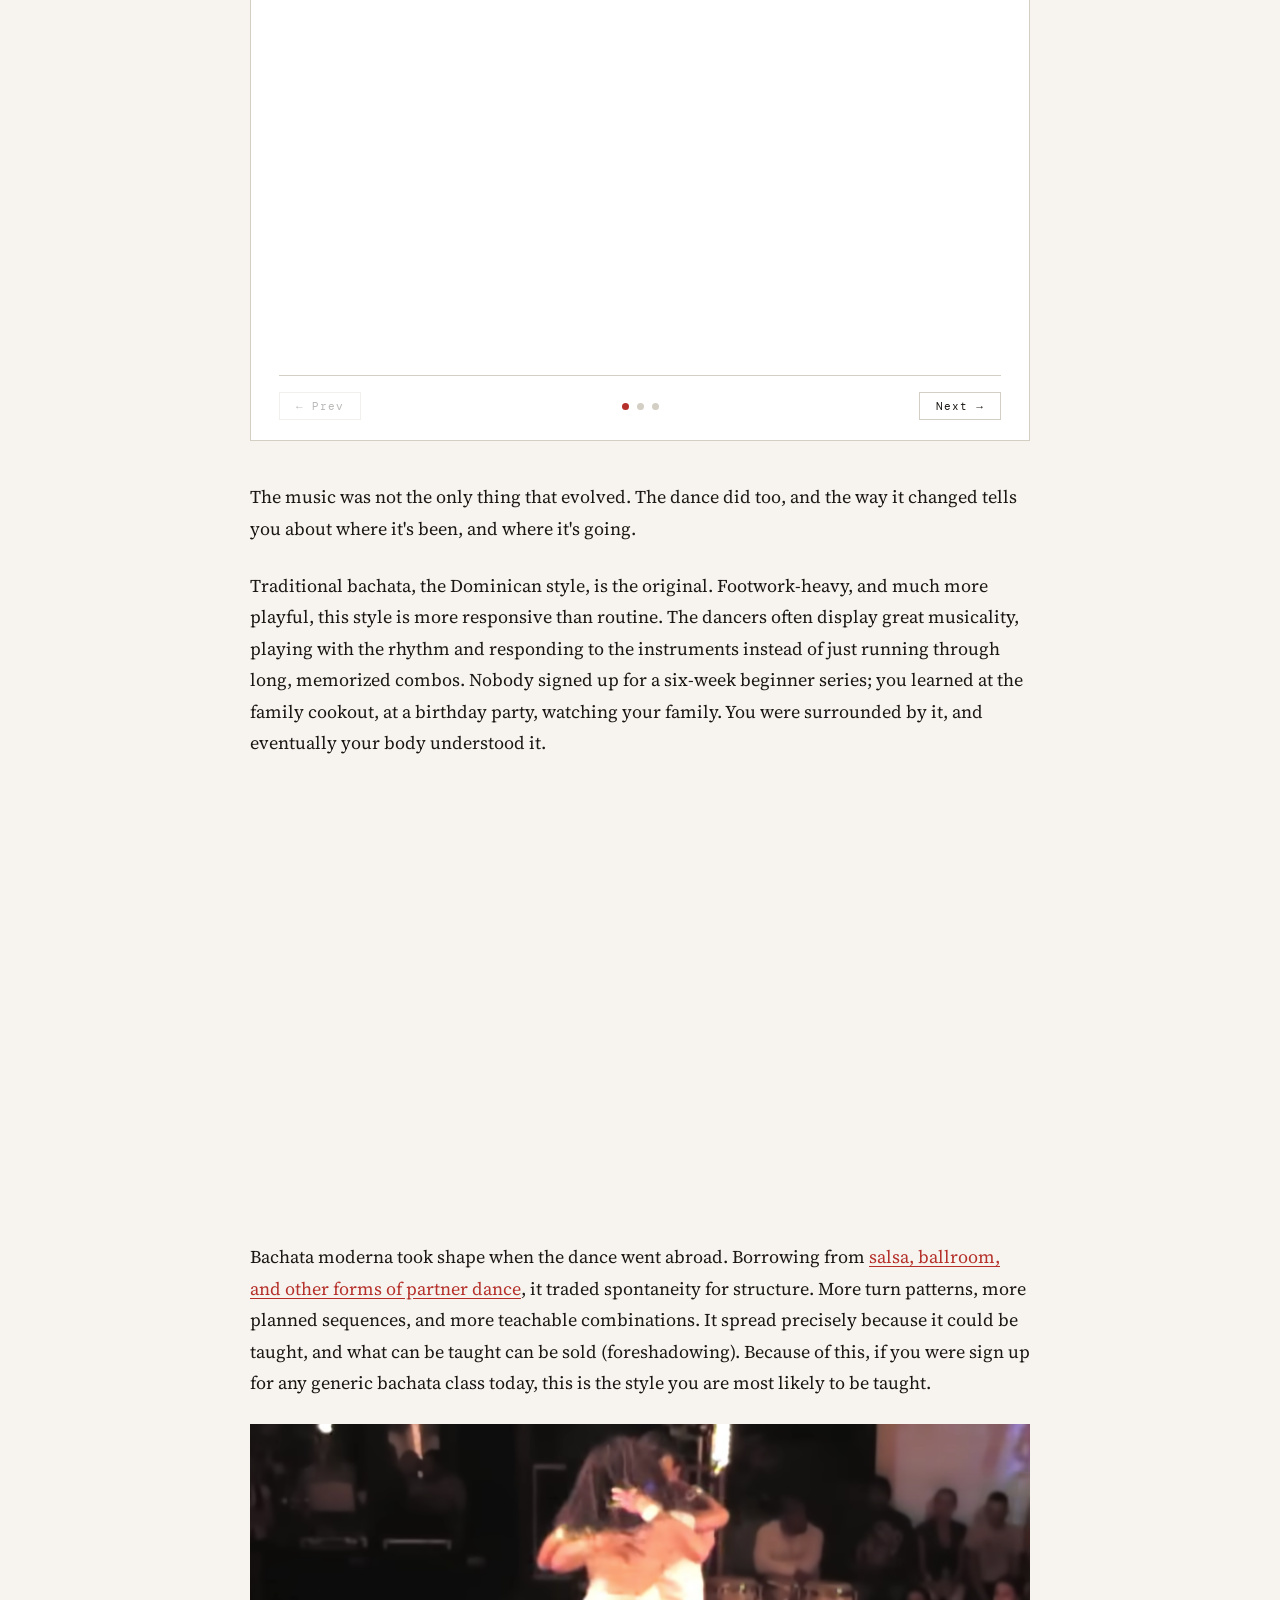
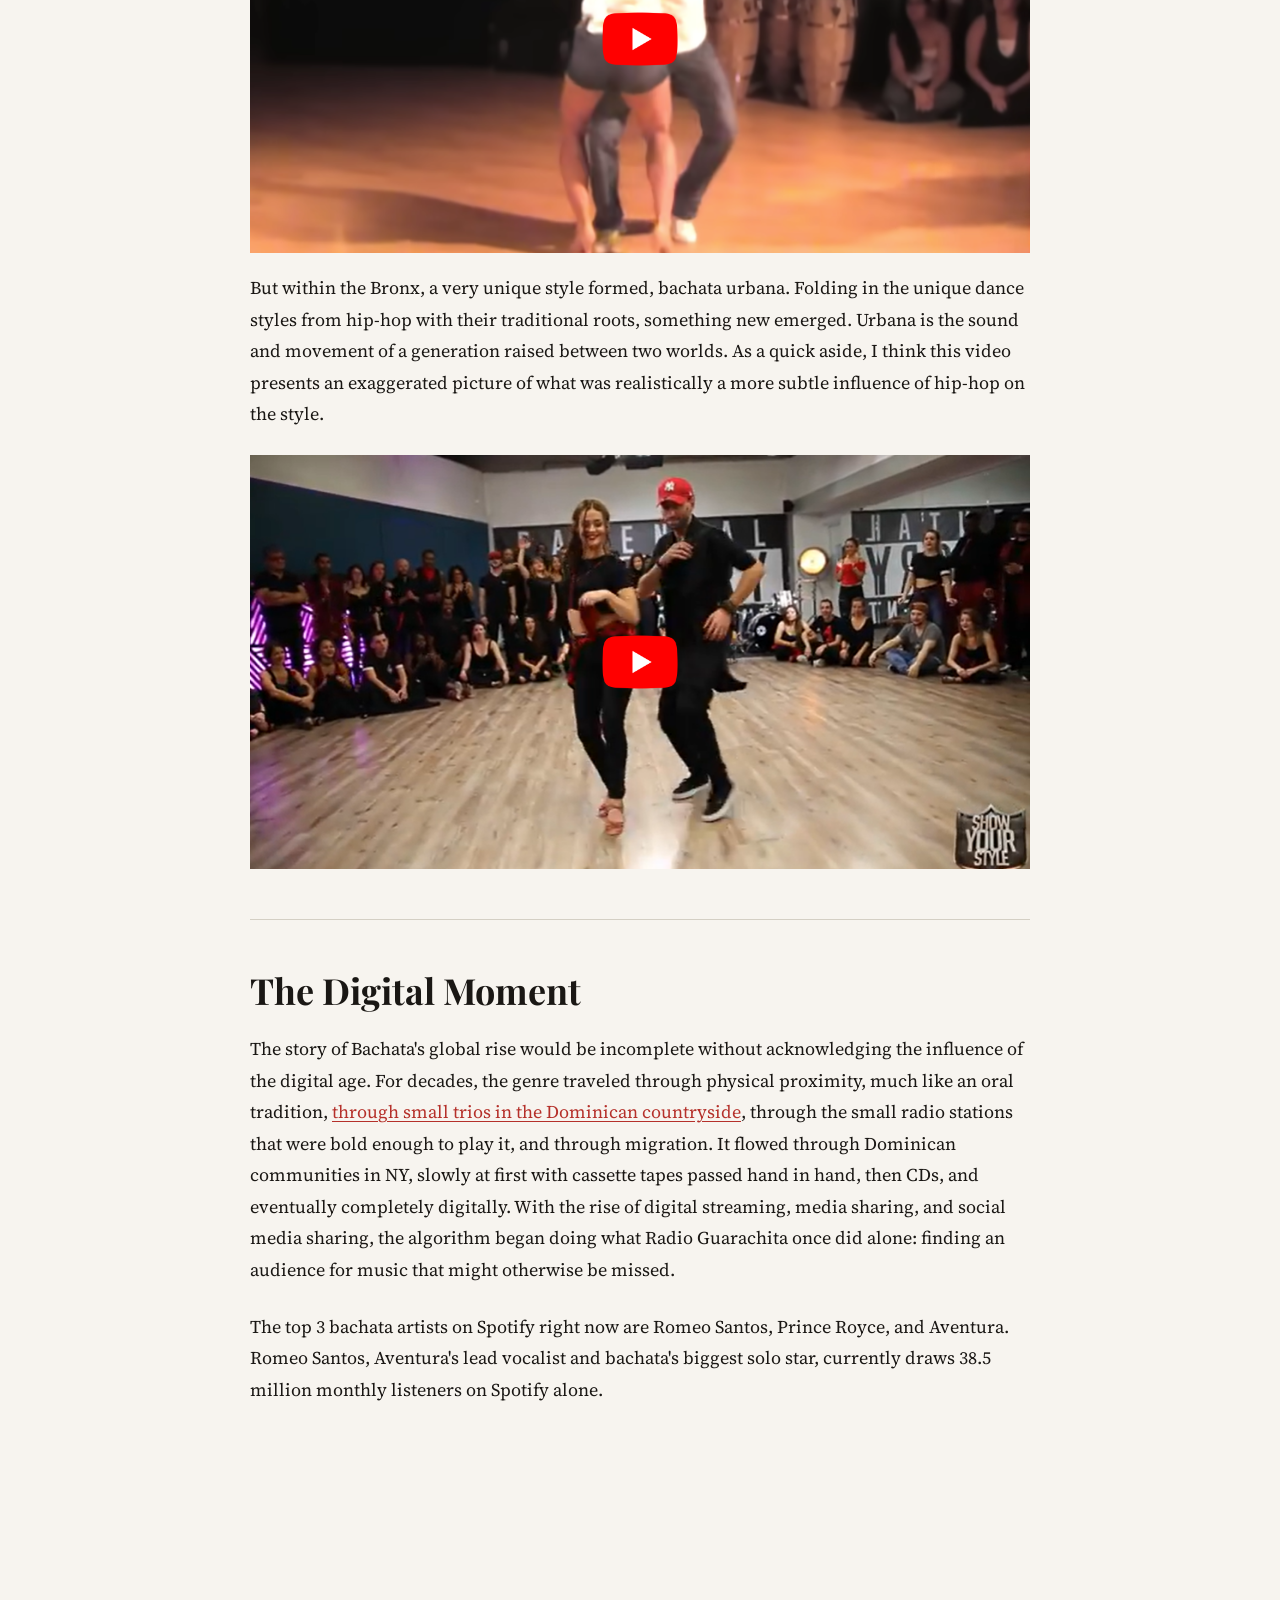
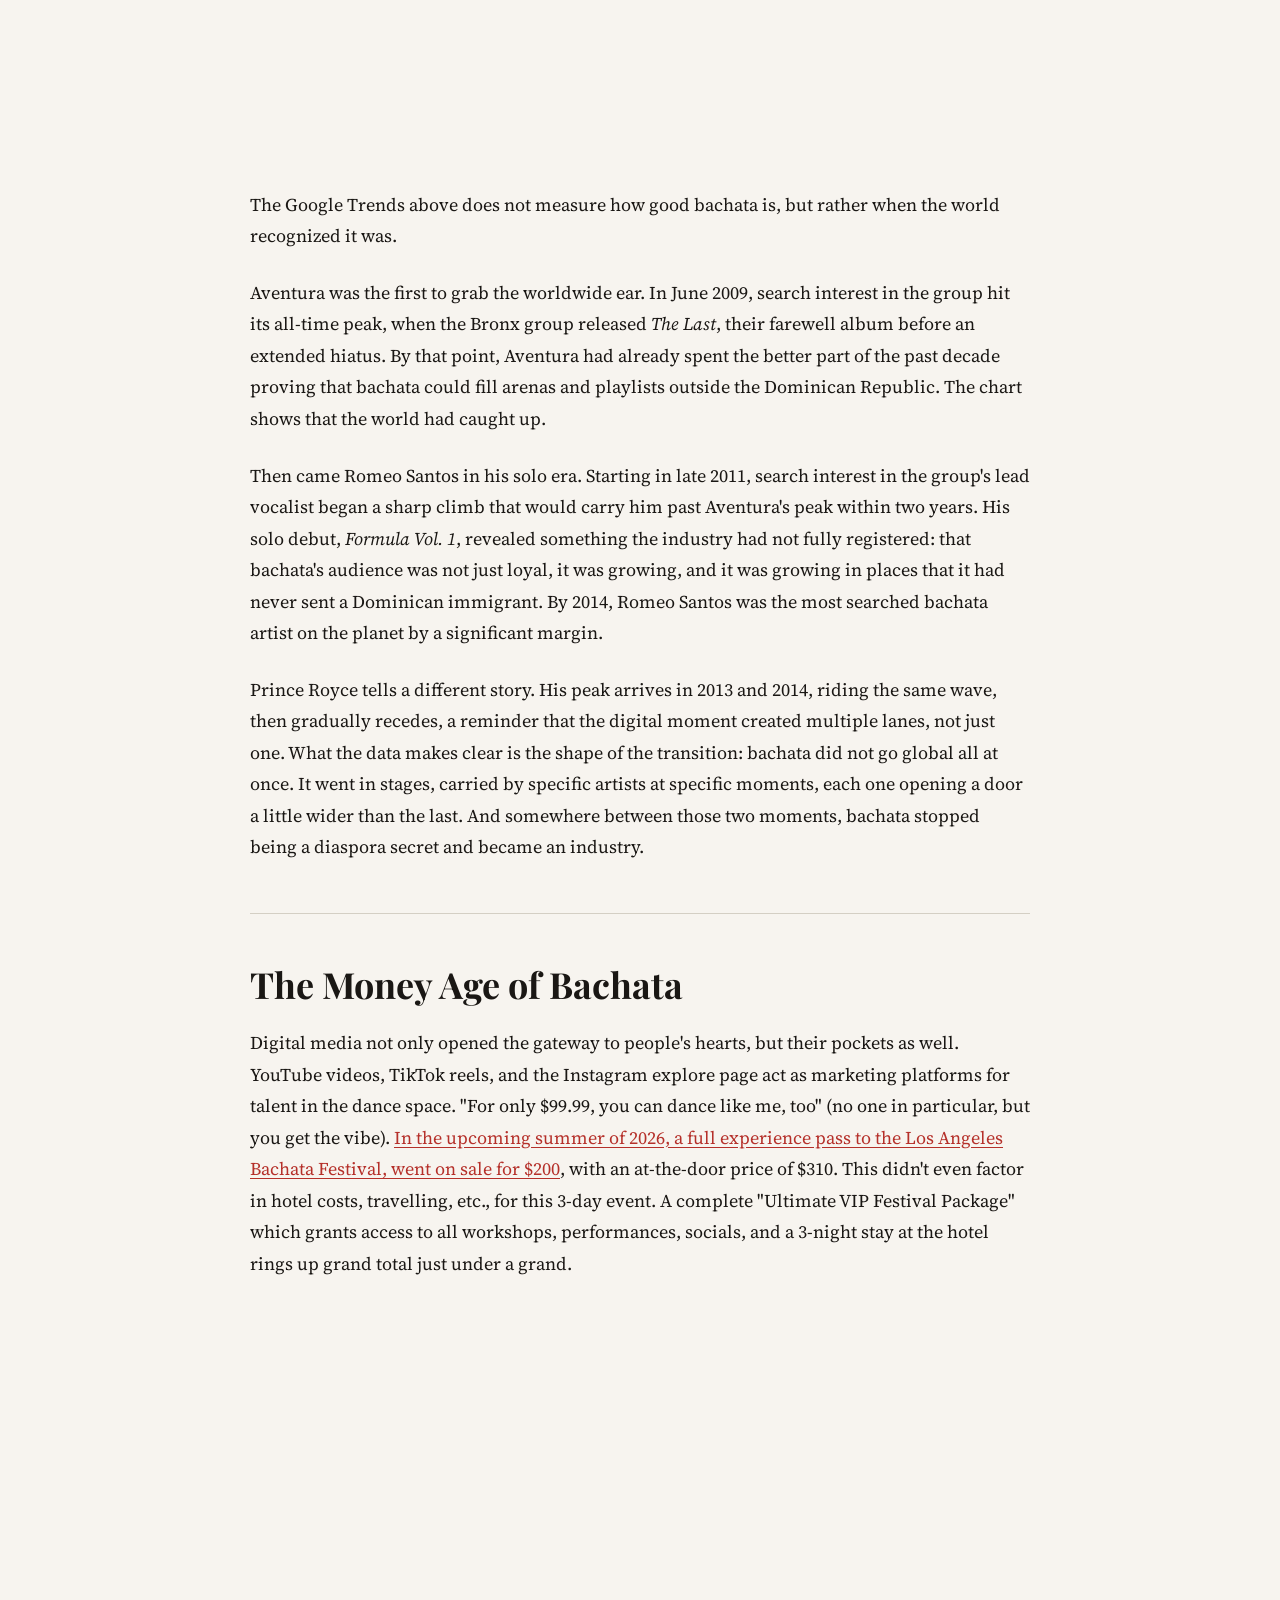
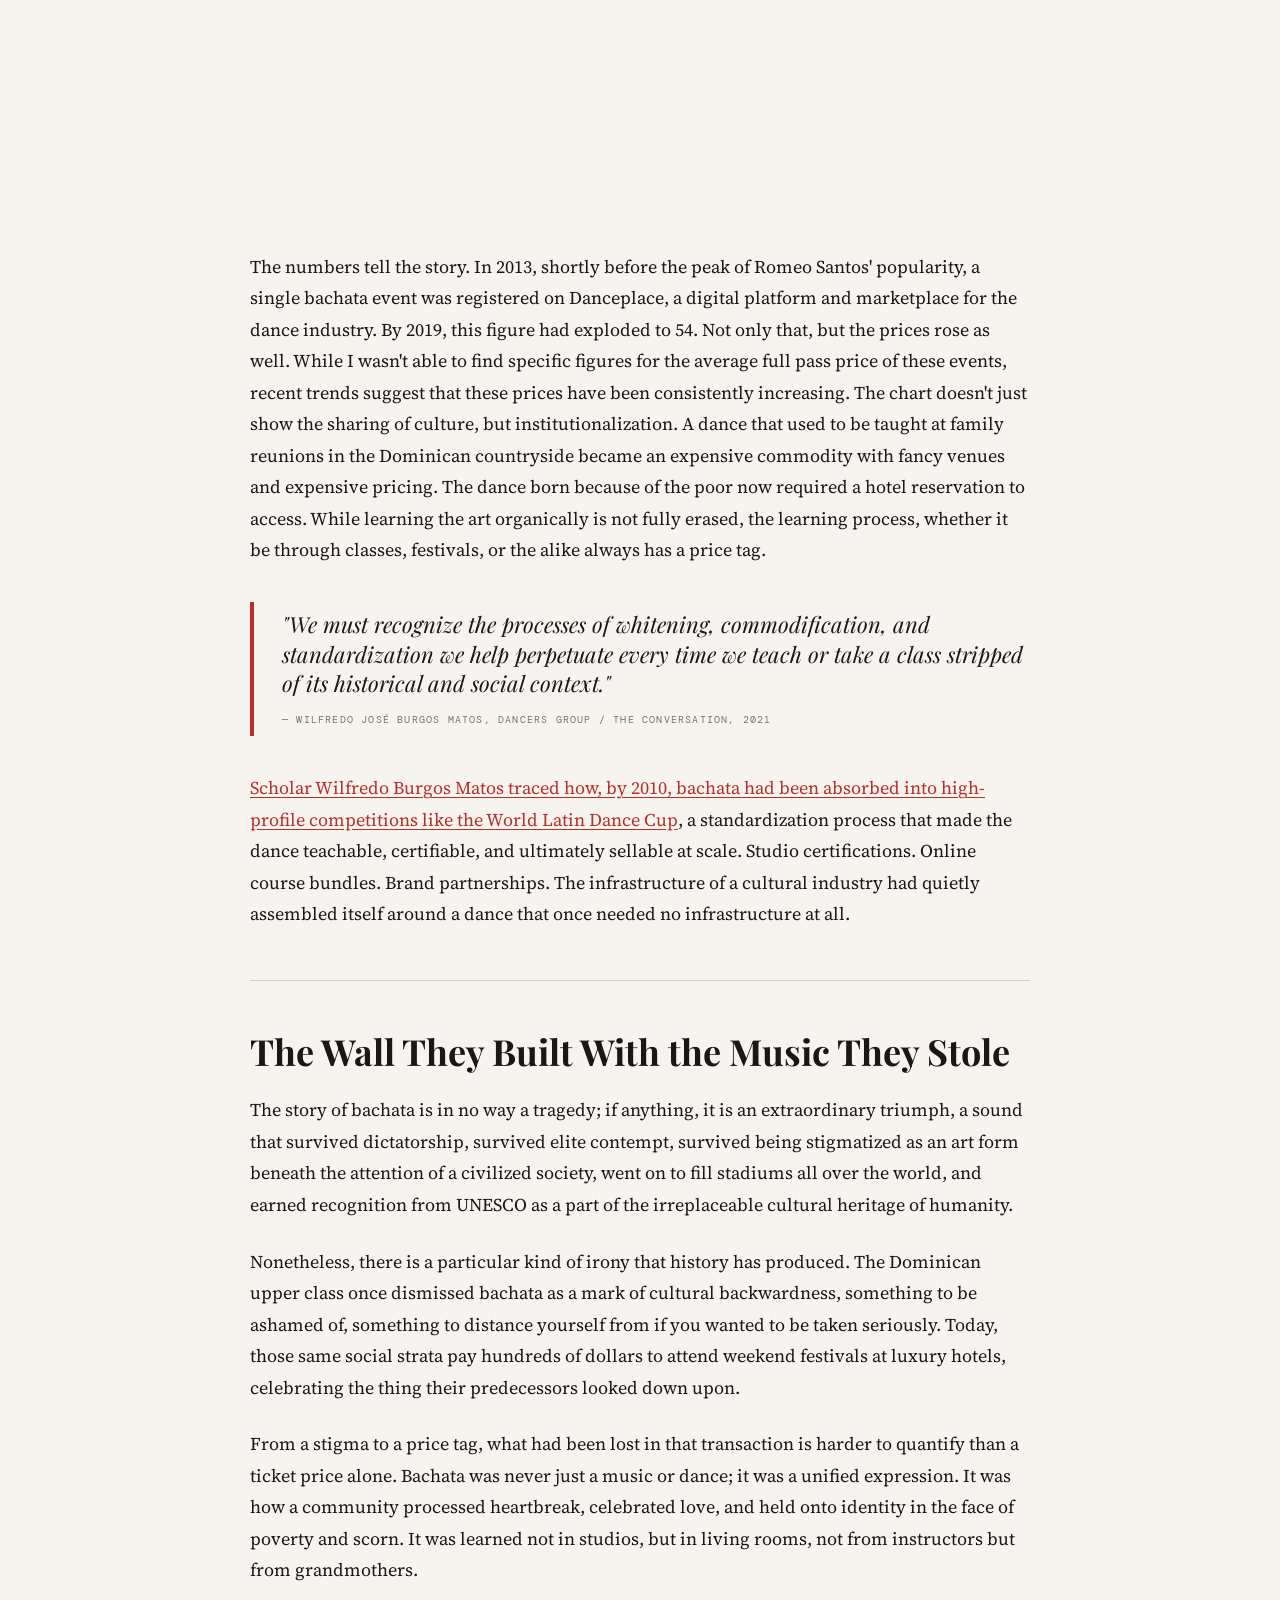
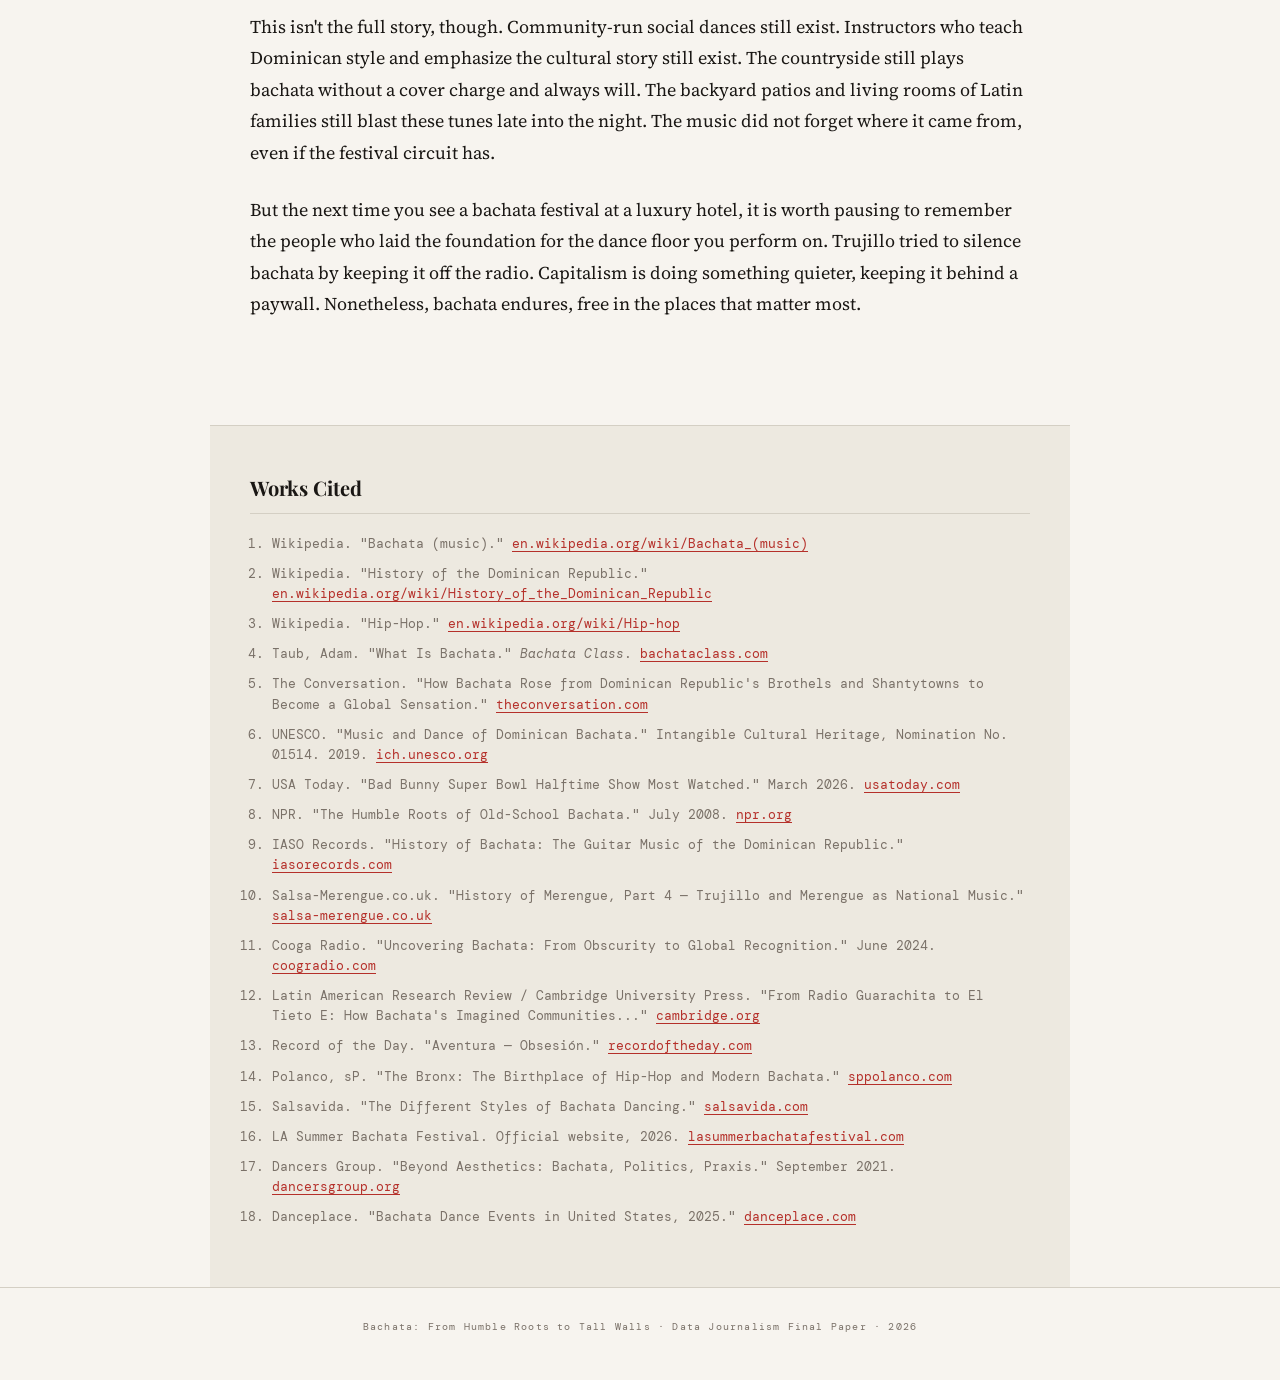
==== commit 003aa7c1: "final complete" ====
--- a/final/index.html
+++ b/final/index.html
@@ -10,9 +10,6 @@
   <link rel="preconnect" href="https://fonts.gstatic.com" crossorigin>
   <link href="https://fonts.googleapis.com/css2?family=Playfair+Display:ital,wght@0,400;0,700;0,900;1,400;1,700&family=Source+Serif+4:ital,opsz,wght@0,8..60,300;0,8..60,400;0,8..60,600;1,8..60,300;1,8..60,400&family=DM+Mono:wght@400;500&display=swap" rel="stylesheet">
 
-  <!-- Chart.js -->
-  <script src="https://cdnjs.cloudflare.com/ajax/libs/Chart.js/4.4.1/chart.umd.min.js"></script>
-
   <!-- Stylesheet -->
   <link rel="stylesheet" href="style.css">
 </head>
@@ -21,157 +18,126 @@
 <!-- MASTHEAD -->
 <div class="masthead">
   <div class="masthead-label">Data Journalism · Music & Culture</div>
-  <div class="masthead-name">The Amargue Report</div>
 </div>
 
 <!-- HERO -->
 <header class="hero">
-  <div class="section-label">Feature</div>
   <h1>Bachata: From <br><em>Humble Roots</em><br>to Tall Walls</h1>
   <div class="hero-rule"></div>
   <p class="deck">How the cultural expression once scorned as the soundtrack <br>of brothels and barrios became a global industry</p>
-    <span><strong>Published</strong>&nbsp; May 2025</span>
+  <div class="byline">
+    <span><strong>Published</strong>&nbsp; May 2026</span>
     <span>·</span>
     <span>Data Journalism Final</span>
     <span>·</span>
-    <span>~15 min read</span>
   </div>
 </header>
 
-<!-- ARTICLE BODY -->
 <main class="article-body">
 
-  <!-- ════════════════════════════
-       SECTION 1: INTRODUCTION
-  ════════════════════════════ -->
-
-  <div class="section-label">Introduction</div>
   <h2>Born Bitter, Sold Sweet</h2>
 
   <p class="drop-cap">There is a particular irony embedded in the story of bachata, and it grows more visible by the day.
   A music born in poverty, rejected by the powerful, and kept alive by the working class has become one of the world's most popular dance styles,
-  complete with luxury hotel venues, $300 weekend passes, and international certification programs. Theres no villian in particular to blame for these
-  alterations, but rather this is the story of how capitalism transformed bachata into a product now sold back to the people who created it ata price many of them can no longer afford. 
+  complete with luxury hotel venues, $300 weekend passes, and international certification programs. There's no villain in particular to blame for these
+  alterations, but rather this is the story of how capitalism transformed bachata into a product now sold back to the people who created it at a price many of them can no longer afford.
   </p>
 
   <p>Bachata is, at its core, a unified cultural expression. It is the music of love, heartbreak, and infidelity, and it is dance, a language of connection and coordination.
-    If you asked ten different bachata musicians, dancers, and dar "What is bachata to you?" their answers would vary wildly.
-    Bachata researcher and teacher <a href="https://www.bachataclass.com/bachatablog/what-is-bachata">Adam Taub</a> suggests thaat "perhaps a deeper
-    undertstanding of bachata will emerge if we let go of the need for a definitive definition," and the best way to form your
-    own answer to this question would be to simply listen, dance, and experiecne the culture where it originated.
-      <style>
-  .wrap-image-right {
-    float: right;
-    margin: 20px 0 10px 20px;
-    width: 400px;
-  }
-</style>
+    If you asked ten different bachata musicians, dancers, and enthusiasts "What is bachata to you?" their answers would vary wildly.
+    Bachata researcher and teacher <a href="https://www.bachataclass.com/bachatablog/what-is-bachata">Adam Taub</a> suggests that 
+      <div class="pull-quote">
+    <blockquote>"perhaps a deeper
+    understanding of bachata will emerge if we let go of the need for a definitive definition,"</blockquote>
+    <cite>— Bachata Researcher and teacher, Adam Taub</cite>
+  </div> and suggests the best way to form your
+    own answer to this question would be to simply listen, dance, and experience the culture where it originated.
 
 <img src="live.JPG" class="wrap-image-right" alt="Description">
- 
-    
-    Essential to grasping the full picture on bachata 
-    though, is the acknoledgment that the music and dance are not seperate disciplines, but rather a single expression that must be taken as a whole.
+
+    Essential to grasping the full picture on bachata
+    though, is the acknowledgment that the music and dance are not separate disciplines, but rather a single expression that must be taken as a whole.
   </p>
 
   <p>
     That expression was born among the poor. <a href="https://theconversation.com/how-bachata-rose-from-dominican-republics-brothels-and-shantytowns-to-become-a-global-sensation-260886">Bachata
-    emerged from the Dominican countryside and later developped in the shantytowns of Santo Domingo.</a> The genre carries indigenous Taino, Africa, and Spanish roots, reflecting the complicated
+    emerged from the Dominican countryside and later developed in the shantytowns of Santo Domingo.</a> The genre carries indigenous Taíno, African, and Spanish roots, reflecting the complicated
   diversity of the Dominican people and the lasting effects of colonization, slavery, and war. The original term used to describe the genre was <span class="italic">musica de amargue</span>, music of bitterness, and was also commonly
-   refered to as <span class="italic">musica cachivace</span>, music of little worth. Among the upper and middle classes of Dominican society bachata became 
-   synonymous with deliquincy, lack of education, and prostitution.<a href="https://en.wikipedia.org/wiki/Bachata_(music)">As recently as the 1980s, bachata was considered too vulgar and musically rustic to be broadcast on Dominican 
+   referred to as <span class="italic">musica cachivace</span>, music of little worth. Among the upper and middle classes of Dominican society bachata became
+   synonymous with delinquency, lack of education, and prostitution.<a href="https://en.wikipedia.org/wiki/Bachata_(music)"> As recently as the 1980s, bachata was considered too vulgar and musically rustic to be broadcast on Dominican
     television or radio.</a>
   </p>
 
-  <p>Far from its stigmatized roots, bachata has become a global sensation. Today, bachata is recognizes as an 
+  <p>Far from its stigmatized roots, bachata has become a global sensation. Today, bachata is recognized as an
     <a href="https://ich.unesco.org/en/RL/music-and-dance-of-dominican-bachata-01514">Intangible Cultural Heritage of Humanity</a>,
-    and serves as an emblem of community and cultural identity for the Dominican Republic. Its artists collect accolades, fill stadiums, 
-    and appear at the top of Global charts. Most notably, Latin artist Bad Bunny (while not primary a bachata artist per se) headlined the Super Bowl
+    and serves as an emblem of community and cultural identity for the Dominican Republic. Its artists collect accolades, fill stadiums,
+    and appear at the top of Global charts. Most notably, Latin artist Bad Bunny (while not primarily a bachata artist per se) headlined the Super Bowl
     Halftime Show in 2026, bringing the cultural sounds of Latin America to the <a href="https://www.usatoday.com/story/entertainment/music/2026/03/03/bad-bunny-super-bowl-halftime-show-most-watched/88965191007/">largest</a>
     Halftime Show to date.
   </p>
-  <p>From rejected to revered, the apparent ironies of the modern culture come to light. 
-    The people who once called it worthless now want in, and the people who created it are increasingly priced out of the room. 
+  <p>From rejected to revered, the apparent ironies of the modern culture come to light.
+    The people who once called it worthless now want in, and the people who created it are increasingly priced out of the room.
   </p>
 
   <hr class="full-rule">
 
-  <!-- ════════════════════════════
-       SECTION 2: HISTORY & ROOTS
-  ════════════════════════════ -->
-
-  <div class="section-label">Part One</div>
   <h2>An Expression Born in the Cradle of the Americas</h2>
 
-  <p>The story of bachata begins long before the Dominican Republic had earned its name. 
-        The Taino people of Hispaniola, the island shared today by Haiti and the Dominican Republic, recieved 
+  <p>The story of bachata begins long before the Dominican Republic had earned its name.
+        The Taíno people of Hispaniola, the island shared today by Haiti and the Dominican Republic, received
         an uninvited guest in 1492: Columbus. The encounter began cordially enough, but by his second voyage
-        in 1494, Columbus had made his intentions clear, establishing the first Spanish colony of the New World 
+        in 1494, Columbus had made his intentions clear, establishing the first Spanish colony of the New World
         and appointing his brother Bartholomew as governor of a land that was never his to govern. Bartholomew founded
-        Santo Domingo in 1496. What followed was the systematic destruction of the Taino people, over 400,000
-        enslaved, then slowly eradicated through forced labor, disease, and outright genocide. By the early 1500s, the 
-        Taino labor force had dwindled so low that Spanish colonizers had begun importing enslaved Africans to replace the population they
-        had destroyed. There distinct peoples, Taino, Spanish, and African, became the cultural foundation of
-        what we recognize today as trhe Dominican people. 
-  </p>
-  <style>
-  .wrap-image {
-    float: left;       
-    margin: -3px 15px 0 0; 
-    width: 400px;
-  }
-</style>
+        Santo Domingo in 1496. What followed was the systematic destruction of the Taíno people, <a href="https://en.wikipedia.org/wiki/History_of_the_Dominican_Republic" >over 400,000
+        enslaved, then slowly eradicated through forced labor, disease, and outright genocide.</a> By the early 1500s, the
+        Taíno labor force had dwindled so low that Spanish colonizers had begun importing enslaved Africans to replace the population they
+        had destroyed. Three distinct peoples, Taíno, Spanish, and African, became the cultural foundation of
+        what we recognize today as the Dominican people.
+  </p>
 
 <img src="https://images.theconversation.com/files/681060/original/file-20250720-56-otaixq.jpg?ixlib=rb-4.1.0&q=45&auto=format&w=1000&fit=clip" class="wrap-image" alt="Description">
   <p>
-        Before it was recognized as the cultural emblem it is today, bachata was simply what happened when poor Dominicans got together. 
+        Before it was recognized as the cultural emblem it is today, bachata was simply what happened when poor Dominicans got together.
         The word itself originally referred to a <a href="https://www.npr.org/2008/07/31/93140350/the-humble-roots-of-old-school-bachata">backyard party,</a> typically one with <a href="https://www.iasorecords.com/music/history-of-bachata-the-guitar-music-of-the-dominican-republic">guitar music</a>,
-        singing, and dancing. Only later did it come to name the genre, and when it did, it was wielded as a slur.        
+        singing, and dancing. Only later did it come to name the genre, and when it did, it was wielded as a slur.
   </p>
 
   <p>
-        Guitar music like bolero and son had long existed in the countryside, carried over through musical exchange with Cuba.
-        As these sounds took on a more unique form, shaped by Spanish, Taino, and African influences, they came to be known as 
-        <em>bolero campesino,</em> a.k.a peasant bolero. 
+        Bachata had long existed informally in the countryside before Jose Manuel Calderon recorded what is generally recognized as the first bachata single. Guitar music like bolero and son were the staples of the countryside, introduced through the musical exchanges with Cuba.
+        As these sounds took on a more unique form, shaped by Spanish, Taíno, and African influences, they came to be known as
+        <em>bolero campesino,</em> a.k.a peasant bolero.
   </p>
 <p>
-  Rafael Trujillo, known for good reason as <em>El Jefe</em>,The Boss, ruled the 
-  Dominican Republic for thirty-one years and 
-  <a href="https://www.npr.org/2008/07/31/93140350/the-humble-roots-of-old-school-bachata">despised bachata.</a> 
-  But his contempt was never simply a matter of taste. Trujillo was an avid fan of 
-  merengue, a fellow Dominican music and dance form, which he 
-  <a href="https://www.salsa-merengue.co.uk/revealit/histmer/part4.html">declared the 
-  official national music in 1936</a> and wielded as a political weapon, flooding 
-  state-controlled airwaves with propaganda, commissioning songs written in his honor, 
+  Rafael Trujillo, known for good reason as <em>El Jefe</em>, The Boss, ruled the
+  Dominican Republic for thirty-one years and
+  <a href="https://www.npr.org/2008/07/31/93140350/the-humble-roots-of-old-school-bachata">despised bachata.</a>
+  But his contempt was never simply a matter of taste. Trujillo, on the other hand, was an avid fan of
+  merengue, a fellow Dominican music and dance form, which he
+  <a href="https://www.salsa-merengue.co.uk/revealit/histmer/part4.html">declared the
+  official national music in 1936.</a> Trujillio used merengue as a political weapon, with his <a href="https://www.salsa-merengue.co.uk/revealit/histmer/part4.html">connections in the radio and broadcasting industry,</a> he was able to flooding
+  state-controlled airwaves with propaganda, commissioning songs written in his honor,
   and engineering a cultural monopoly that left no room for dissent.
   </p>
   <div class="two-col">
     <div>
-      <p>
-         Bachata, with its
-  raw themes of heartbreak, poverty, and struggle, threatened everything he had built.
-  So he buried it. Strict censorship pushed bachata entirely off Dominican radio and
-  television, marking it as the music of the undesirable. What the dictator could not
-  kill, he simply silenced — and for decades, that was almost enough. What kept bachata
-  alive was not a record label or a radio station. It was community.
-</p>6
-      <p>
-        It was only after Trujillos assassination in 1961 that bachata had room to breath.
+      <p>The rise of bachata not only threatened the monopoly of merengue in the music industry that Trujillo worked so hard to establish, but the struggles and themes depicted in the music clashed with his vision of modern society. Trujillo's sentiment alone was enough to leave a lasting impact on the perception of this dance, but he really tried to dig bachata's grave by leveraging his control of the broadcasting industry, strictly enforcing censorship, which meant that bachata had to survive in the shadows. </p>
+      <p>
+        It was only after Trujillo's assassination in 1961 that bachata had room to breathe.
         The <a href="https://coogradio.com/2024/06/uncovering-bachata-from-obscurity-to-global-recognition/">loosening of migration restriction sent rural Dominicans en masse to Santo Domingo</a>, and with the collapse of state control over the broadcasting industry, the music finally
-        had a chance to spread. It was during this time that Jose Manuel Calderon reocrded what is now recognized as the first official bachata sinlges,
-        <em>"Borracho de Amor</em> and <em>"Que Sera de Mi (Condena)</em>
+        had a chance to spread. It was during this time that Jose Manuel Calderon recorded what is now recognized as the first official bachata singles,
+        <em>"Borracho de Amor"</em> and <em>"Que Sera de Mi (Condena)"</em>
       </p>
       <div>
       <iframe data-testid="embed-iframe" style="border-radius:12px; margin-top:-10px;margin-bottom:5px" src="https://open.spotify.com/embed/track/52e7wksTZ2Os9EsFkYulSK?utm_source=generator" width="100%" height="152" frameBorder="0" allowfullscreen="" allow="autoplay; clipboard-write; encrypted-media; fullscreen; picture-in-picture" loading="lazy"></iframe>
       </div>
       <p>
-        The sounds are both unmistakable of their time and strikingly familar, you can hear the DNA of what bachata would become. But the anti-bachata sentiment of the Trujillo era did not vanish with the dictator.
-        A single 
+        The sounds are both unmistakable of their time and strikingly familiar, you can hear the DNA of what bachata would become. But the anti-bachata sentiment of the Trujillo era did not vanish with the dictator.
+        A single
+      </p>
     </div>
     <div>
   <div class="timeline">
 
-  <!-- ── THE ROOTS ── -->
   <!-- ── THE ROOTS ── -->
 <div class="timeline-era">The Roots</div>
 
@@ -244,11 +210,11 @@
 </div>
 </div>
 <p style="margin-top: -27px;">
-radio station <a href="https://en.wikipedia.org/wiki/Bachata_(music)">Radio Guardchita, hosted by Radhames Aracenta beginning in 1966,</a>
+radio station <a href="https://en.wikipedia.org/wiki/Bachata_(music)">Radio Guarachita, hosted by Radhames Aracenta beginning in 1966,</a>
         was the only outlet that <a href="https://www.cambridge.org/core/journals/latin-american-research-review/article/from-radio-guarachita-to-el-tieto-eshow-bachatas-imagined-communities/B1507CFD80DC5775668D191F2478AF57">dedicated</a>
         itself to putting the music on air.
       </p>
-      
+
       <p>
         It wasn't until the early 1990s that bachata began reaching the international scene.
         Luis Vargas and Antony Santos were the first generation of
@@ -264,15 +230,12 @@
         across Europe, reaching <a href="https://www.recordoftheday.com/on-the-move/record/aventura/obsesion#:~:text=This%20is%20one%20of%20those,still%20available%20for%20the%20UK.">number one in Italy for sixteen consecutive weeks</a>, a remarkable
         feat for a genre that had struggled to get airtime in its own country just decades earlier.
       </p>
-      <iframe data-testid="embed-iframe" style="border-radius:12px ;margin-top:-10px; margin-bottom: 5px;" src="https://open.spotify.com/embed/track/65H6t1WQBim6q93yM8fEwn?utm_source=generator" width="100%" height="152" frameBorder="0" allowfullscreen="" allow="autoplay; clipboard-write; encrypted-media; fullscreen; picture-in-picture" loading="lazy"></iframe>
-
-      <p>
-         The same music that couldn't get airtime on Dominican radio was now the cultural pride of a nation.
+      <iframe data-testid="embed-iframe" style="border-radius:12px; margin-top:-10px; margin-bottom: 5px;" src="https://open.spotify.com/embed/track/65H6t1WQBim6q93yM8fEwn?utm_source=generator" width="100%" height="152" frameBorder="0" allowfullscreen="" allow="autoplay; clipboard-write; encrypted-media; fullscreen; picture-in-picture" loading="lazy"></iframe>
+
+      <p>
+         The same music that couldn't get airtime on Dominican radio is now the cultural pride of the nation.
          What changed was not the music. What changed was who decided it had value.
       </p>
-
-  <!-- TIMELINE -->
-
 
   <hr class="full-rule">
 
@@ -280,216 +243,127 @@
        SECTION 3: MAP
   ════════════════════════════ -->
 
-  <div class="section-label">Visualization One</div>
   <h2>The Map of a Migration</h2>
-
-  <p>Bachata's geographic journey tracks almost perfectly onto the story of the Dominican diaspora. When Dominicans left — first after Trujillo's assassination in 1961, and then in waves following the U.S. Immigration Act of 1965 — they brought their music with them. New York City, particularly the Bronx and Washington Heights, became the second capital of bachata. It was there, in the bicultural tension between Santo Domingo and the South Bronx, that Aventura would eventually emerge.</p>
-
-  <p>But the second migration was different: not of people, but of YouTube videos, streaming playlists, and TikTok reels. When bachata went digital, it traveled everywhere at once. The map below traces that expansion — from its origins in the Dominican countryside, through diaspora communities in New York, Spain, and Puerto Rico, and into the festival circuits of central Europe, Australia, and East Asia.</p>
-
-  <div class="map-block">
-    <div class="chart-title">The Geographic Spread of Bachata</div>
-    <div class="chart-subtitle">From Dominican countryside to global phenomenon — key nodes of origin, diaspora, and festival growth</div>
-    <svg class="world-map" viewBox="0 0 900 450" xmlns="http://www.w3.org/2000/svg">
-      <rect width="900" height="450" fill="#eef2f7"/>
-      <!-- North America -->
-      <path d="M 80,60 L 200,55 L 230,80 L 220,130 L 195,160 L 190,200 L 170,230 L 150,240 L 130,220 L 110,200 L 90,175 L 75,140 L 70,100 Z" fill="#d4cfc4" stroke="#bbb8b0" stroke-width="0.8"/>
-      <!-- Central America / Caribbean -->
-      <path d="M 170,230 L 195,240 L 200,260 L 180,270 L 160,265 L 150,255 L 155,240 Z" fill="#d4cfc4" stroke="#bbb8b0" stroke-width="0.8"/>
-      <!-- South America -->
-      <path d="M 180,270 L 230,265 L 260,290 L 265,340 L 245,390 L 215,410 L 195,400 L 175,370 L 160,320 L 158,285 Z" fill="#d4cfc4" stroke="#bbb8b0" stroke-width="0.8"/>
-      <!-- Europe -->
-      <path d="M 410,60 L 480,55 L 500,75 L 495,110 L 470,125 L 450,120 L 425,110 L 405,90 Z" fill="#d4cfc4" stroke="#bbb8b0" stroke-width="0.8"/>
-      <!-- Africa -->
-      <path d="M 420,130 L 480,120 L 510,140 L 520,200 L 510,270 L 490,310 L 460,330 L 430,320 L 410,290 L 405,230 L 400,170 L 408,140 Z" fill="#d4cfc4" stroke="#bbb8b0" stroke-width="0.8"/>
-      <!-- Asia -->
-      <path d="M 500,55 L 650,45 L 700,65 L 730,90 L 740,130 L 720,160 L 680,170 L 640,165 L 610,155 L 570,145 L 540,130 L 510,115 L 500,90 Z" fill="#d4cfc4" stroke="#bbb8b0" stroke-width="0.8"/>
-      <!-- Oceania -->
-      <ellipse cx="720" cy="220" rx="30" ry="18" fill="#d4cfc4" stroke="#bbb8b0" stroke-width="0.8"/>
-      <ellipse cx="800" cy="340" rx="50" ry="30" fill="#d4cfc4" stroke="#bbb8b0" stroke-width="0.8"/>
-      <!-- Dominican Republic (origin) -->
-      <circle cx="218" cy="218" r="12" fill="#b5302a" opacity="0.9"/>
-      <circle cx="218" cy="218" r="18" fill="#b5302a" opacity="0.2"/>
-      <circle cx="218" cy="218" r="24" fill="#b5302a" opacity="0.08"/>
-      <!-- New York -->
-      <circle cx="175" cy="130" r="9" fill="#b5302a" opacity="0.85"/>
-      <circle cx="175" cy="130" r="15" fill="#b5302a" opacity="0.18"/>
-      <!-- Spain -->
-      <circle cx="430" cy="88" r="8" fill="#c9a84c" opacity="0.9"/>
-      <circle cx="430" cy="88" r="14" fill="#c9a84c" opacity="0.2"/>
-      <!-- Colombia -->
-      <circle cx="203" cy="270" r="6" fill="#b5302a" opacity="0.75"/>
-      <circle cx="203" cy="270" r="11" fill="#b5302a" opacity="0.15"/>
-      <!-- Puerto Rico -->
-      <circle cx="234" cy="222" r="5" fill="#b5302a" opacity="0.7"/>
-      <!-- Central Europe -->
-      <circle cx="462" cy="80" r="6" fill="#c9a84c" opacity="0.8"/>
-      <circle cx="462" cy="80" r="11" fill="#c9a84c" opacity="0.18"/>
-      <!-- Belgium -->
-      <circle cx="443" cy="72" r="5" fill="#c9a84c" opacity="0.7"/>
-      <!-- Brazil -->
-      <circle cx="230" cy="320" r="6" fill="#7a7168" opacity="0.7"/>
-      <!-- East Asia -->
-      <circle cx="720" cy="115" r="5" fill="#c9a84c" opacity="0.7"/>
-      <circle cx="720" cy="115" r="10" fill="#c9a84c" opacity="0.15"/>
-      <!-- Australia -->
-      <circle cx="790" cy="340" r="5" fill="#c9a84c" opacity="0.7"/>
-      <!-- Egypt -->
-      <circle cx="490" cy="155" r="4" fill="#c9a84c" opacity="0.65"/>
-      <!-- Labels -->
-      <text x="218" y="198" text-anchor="middle" font-family="Georgia,serif" font-size="9" font-weight="bold" fill="#b5302a">Dominican Republic</text>
-      <text x="218" y="207" text-anchor="middle" font-family="Georgia,serif" font-size="7.5" fill="#b5302a">ORIGIN (1960s)</text>
-      <text x="155" y="125" text-anchor="end" font-family="Georgia,serif" font-size="8.5" fill="#1a1714">New York</text>
-      <text x="155" y="134" text-anchor="end" font-family="Georgia,serif" font-size="7" fill="#7a7168">Diaspora hub · 1970s→</text>
-      <text x="450" y="82" text-anchor="start" font-family="Georgia,serif" font-size="8.5" fill="#1a1714">Spain</text>
-      <text x="450" y="91" text-anchor="start" font-family="Georgia,serif" font-size="7" fill="#7a7168">Sensual birthplace · 2004</text>
-      <text x="462" y="68" text-anchor="middle" font-family="Georgia,serif" font-size="7.5" fill="#7a7168">Central Europe</text>
-      <text x="462" y="76" text-anchor="middle" font-family="Georgia,serif" font-size="6.5" fill="#7a7168">Festival circuit · 2010s→</text>
-      <text x="730" y="110" text-anchor="start" font-family="Georgia,serif" font-size="7.5" fill="#7a7168">East Asia</text>
-      <text x="800" y="335" text-anchor="middle" font-family="Georgia,serif" font-size="7.5" fill="#7a7168">Australia</text>
-      <!-- Legend -->
-      <circle cx="560" cy="395" r="6" fill="#b5302a" opacity="0.85"/>
-      <text x="572" y="399" font-family="Georgia,serif" font-size="8.5" fill="#1a1714">Origin / Diaspora</text>
-      <circle cx="670" cy="395" r="6" fill="#c9a84c" opacity="0.85"/>
-      <text x="682" y="399" font-family="Georgia,serif" font-size="8.5" fill="#1a1714">Global festival scene</text>
-    </svg>
-    <div class="chart-source">Sources: UNESCO Intangible Heritage Nomination 01514 · Wilfredo Burgos Matos, The Conversation (2025) · Danceplace.com event data · Wikipedia, Bachata (music)</div>
-  </div>
-
-  <p>What the map does not easily show is the texture of that spread. When bachata arrived in Spain, it did not just find an audience. It found a laboratory. In 2004, in the port city of Cádiz, a pair of Spanish dancers named Korke Escalona and Judith Cordero developed a new style — <a href="https://dancersgroup.org/2021/09/beyond-aesthetics-bachata-politics-praxis/" target="_blank">what they christened bachata sensual, a style centered on theatrical body movements, sharp poses, and an embrace that owes more to contemporary dance theater than to the earthy informality of the Dominican original</a>. It was beautiful. It was also a different dance wearing the same name.</p>
-
-  <p>Bachata sensual exploded across North America and Europe. <a href="https://dancersgroup.org/2021/09/beyond-aesthetics-bachata-politics-praxis/" target="_blank">Scholars have noted that the style underwent what critic Jane Desmond calls the typical process of "standardization, whitening, and desexualization" that dances from marginalized communities often undergo to appeal to affluent, Western consumers</a>. The dance got more acrobatic and more angular. The music shifted — bachata sensual dancers became known for preferring remixes of English-language pop hits over Dominican bachata recordings.</p>
-
-  <p>In the festival world, bachata sensual now frequently commands the main stage and the most-advertised workshops. Its creators built global academies and brand platforms. The question of who gets credited, who gets paid, and who gets recognized is one that hangs uneasily over the festival tents.</p>
-
-  <hr class="full-rule">
-
-  <!-- ════════════════════════════
-       SECTION 4: STREAMING
-  ════════════════════════════ -->
-
-  <div class="section-label">Visualization Two</div>
-  <h2>The Digital Moment</h2>
-
-  <p>The story of bachata's global rise is inseparable from the story of streaming. For decades, the genre traveled through physical proximity — through migration, through Dominican communities in New York, through cassette tapes passed hand to hand. Then YouTube arrived. Then Spotify. Then the algorithm began doing what Radio Guarachita once did alone: finding an audience for music that might otherwise be missed.</p>
-
-  <p><a href="https://open.spotify.com/artist/5lwmRuXgjX8xIwlnauTZIP" target="_blank">Romeo Santos — Aventura's lead vocalist and bachata's biggest solo star — currently draws 38.5 million monthly listeners on Spotify alone</a>. For context, that places him comfortably in the global top tier of Latin music, on par with artists whose names are household words in the English-speaking world. The chart below traces the estimated streaming growth of bachata's flagship artists, alongside the rise of bachata-tagged tracks on major platforms.</p>
-
-  <div class="chart-block">
-    <div class="chart-title">Bachata Goes Mainstream: Streaming Growth of Key Artists</div>
-    <div class="chart-subtitle">Estimated annual Spotify streams (millions) · Selected bachata artists · 2012–2024</div>
-    <div class="chart-canvas-wrap">
-      <canvas id="streamingChart"></canvas>
-    </div>
-    <div class="chart-source">Sources: Chartmasters.org · Music Metrics Vault · Spotify artist pages (Romeo Santos: 38.5M monthly listeners as of 2025) · StatsCrave.com · Note: Pre-2015 figures are scholarly estimates based on chart history and platform reports.</div>
-  </div>
-
-  <p>The numbers are almost comically at odds with the music's origins. <a href="https://www.statscrave.com/artist/5lwmRuXgjX8xIwlnauTZIP" target="_blank">Aventura's "Obsesión" was number one in Italy for sixteen consecutive weeks in 2002</a> — a Dominican-American bachata song conquering a country with no historical connection to the genre. That was the first signal. When streaming democratized music distribution in the early 2010s, what had been a diaspora phenomenon became genuinely global.</p>
-
-  <div class="stat-grid">
-    <div class="stat-cell">
-      <div class="stat-number">38.5M</div>
-      <div class="stat-label">Romeo Santos monthly Spotify listeners (2025)</div>
-    </div>
-    <div class="stat-cell">
-      <div class="stat-number">66+</div>
-      <div class="stat-label">Bachata dance events in the U.S. in 2025 alone</div>
-    </div>
-    <div class="stat-cell">
-      <div class="stat-number">2019</div>
-      <div class="stat-label">Year UNESCO recognized bachata as Intangible Cultural Heritage</div>
-    </div>
-  </div>
-
-  <p>The streaming era also restructured who the audience was. In the Dominican Republic and among diaspora communities, bachata had always been working-class music — the kind that plays in the corner store, in the car, at the family cookout. The new global audience skewed differently: younger, more likely to encounter bachata through a dance class than through a grandmother's playlist, more likely to know Romeo Santos before knowing Antony Santos, more likely to have learned the dance at a $25-a-class studio than in a relative's living room.</p>
-
-  <hr class="full-rule">
-
-  <!-- ════════════════════════════
-       SECTION 5: FESTIVAL PRICES
-  ════════════════════════════ -->
-
-  <div class="section-label">Visualization Three</div>
-  <h2>The Money Age of Bachata</h2>
-
-  <p>In the spring of 2025, a full-pass ticket to the Los Angeles Summer Bachata Festival — four days at the Loews Hollywood Hotel — went on sale for $120 during an early-bird window. That was the <span class="italic">discounted</span> price, good only for a 72-hour sale window. Standard pricing, across the major North American and European festivals, runs considerably higher.</p>
-
-  <p>The Montreal Bachata Festival lists its full pass at $289. The Bachata Sensual World Congress in Spain, hosted at the Barceló Punta Umbría Beach Resort, sold out its previous edition entirely. Entry to Mega Bachata Fest events ranges from $10 for single-night parties to $1,000 for premium packages. <a href="https://latindancecalendar.com/festivals/location/usa/style/bachata/" target="_blank">The Latin Dance Calendar lists dozens of bachata festivals across the U.S. in 2025, in cities from Oklahoma City to Anchorage</a> — virtually none of which would have hosted such an event twenty years ago.</p>
-
-  <div class="chart-block">
-    <div class="chart-title">Full-Pass Festival Ticket Prices, 2025</div>
-    <div class="chart-subtitle">Selected major bachata congresses & festivals · USD equivalent</div>
-    <div class="chart-canvas-wrap">
-      <canvas id="ticketChart"></canvas>
-    </div>
-    <div class="chart-source">Sources: lasummerbachatafestival.com · montrealbachatafestival.com · bachata.social (BSWC 2025) · startickets.com (Mega Bachata Fest)</div>
-  </div>
-
-  <p>To understand why those numbers matter, you have to understand what they are buying access to. Bachata festivals are not concerts. They are multi-day immersive experiences built around workshops, social dances, competitions, and performances. <a href="https://lasummerbachatafestival.com/" target="_blank">The LA festival promises five ballrooms open until 5 AM, more than fifty workshops from international instructors, nightly showcases, and themed glamour events</a>. The Loews Hollywood Hotel is the official venue. Dress code: Red Carpet Glam.</p>
-
-  <p>There is nothing inherently wrong with any of this. Festivals cost money to run. Instructors need to be paid. But the pricing structure creates a hierarchy that mirrors — with painful irony — the one that bachata was invented to escape. A Dominican grandmother who danced bachata in a bar in Santo Domingo in 1975, when it was music of shame and struggle, cannot necessarily afford to walk into the space where the world now celebrates the thing she always knew was beautiful.</p>
-
+  <p>Bachata's geographic journey tracks almost perfectly onto the story of the Dominican diaspora. When Dominicans left, first in the wake of Trujillo's assassination in 1961, then in waves following the U.S. invasion of Santo Domingo in 1965 and the repressive regime of Joaquin Balague from 1966 to 1978, they brought their music with them. From the <a href="https://www.sppolanco.com/post/the-bronx-the-birthplace-of-hip-hop-and-modern-bachata">1970s through the early 1990s, Dominicans became the largest group of immigrants arriving in NYC.</a> Washington Heights was the landing point of Dominican emigration, and for decades became Bachata's second home. The music played constantly, from car windows to the back room at bodegas. Bachata producer "sP" Polanco says </p>
+  <div class="pull-quote">
+    <blockquote>"They wanted to feel like back home. For that reason, the music, the bachata, never evolved while in Washington Heights."</blockquote>
+    <cite>— Bachata producer, "sP" Polanco</cite>
+  </div>
+  <p>That evolution came when the Dominican epicenter shifted to the Bronx, a melting pot of African American, Caribbean, and Latin influences created an environment where creativity flourished, and new forms of art, music, and dance could take shape.<a href="https://en.wikipedia.org/wiki/Hip-hop"> The Bronx was the same place where, around the same time, hip-hop was born.</a> First-generation Dominican immigrants and their children were in the middle of the bicultural tension between the bachata in Santo Domingo and the Hip Hop of the South Bronx, and a new genre was being formed. It was here that bachata would absorb the swagger of urban New York, and Aventura, the revolutionaries of the genre, would eventually emerge.
+  </p>
+
+  <div class="map-viewer">
+  <div class="map-slides">
+
+    <div class="map-slide active">
+      <div style="min-height:586px" id="datawrapper-vis-C81QB">
+      <iframe title="Pre-Bachata Roots" aria-label="Locator map" id="datawrapper-chart-C81QB" src="https://datawrapper.dwcdn.net/C81QB/8/" scrolling="no" frameborder="0" style="width: 0; min-width: 100% !important; border: none;" height="563" data-external="1"></iframe><script type="text/javascript">window.addEventListener("message",function(a){if(void 0!==a.data["datawrapper-height"]){var e=document.querySelectorAll("iframe");for(var t in a.data["datawrapper-height"])for(var r,i=0;r=e[i];i++)if(r.contentWindow===a.source){var d=a.data["datawrapper-height"][t]+"px";r.style.height=d}}});</script>
+      </div>
+    </div>
+
+    <div class="map-slide">
+      <div style="min-height:586px">
+        <iframe title="Migration Post Trujillo Assassination" aria-label="Locator map" id="datawrapper-chart-MjoiW" src="https://datawrapper.dwcdn.net/MjoiW/3/" scrolling="no" frameborder="0" style="width: 0; min-width: 100% !important; border: none;" height="547" data-external="1"></iframe><script type="text/javascript">window.addEventListener("message",function(a){if(void 0!==a.data["datawrapper-height"]){var e=document.querySelectorAll("iframe");for(var t in a.data["datawrapper-height"])for(var r,i=0;r=e[i];i++)if(r.contentWindow===a.source){var d=a.data["datawrapper-height"][t]+"px";r.style.height=d}}});</script>
+      </div>
+    </div>
+
+    <div class="map-slide">
+      <div style="min-height:586px">
+        <iframe title="The Dominican Diaspora, 1961-2000s" aria-label="Locator map" id="datawrapper-chart-Awl28" src="https://datawrapper.dwcdn.net/Awl28/3/" scrolling="no" frameborder="0" style="width: 0; min-width: 100% !important; border: none;" height="501" data-external="1"></iframe><script type="text/javascript">window.addEventListener("message",function(a){if(void 0!==a.data["datawrapper-height"]){var e=document.querySelectorAll("iframe");for(var t in a.data["datawrapper-height"])for(var r,i=0;r=e[i];i++)if(r.contentWindow===a.source){var d=a.data["datawrapper-height"][t]+"px";r.style.height=d}}});</script>
+      </div>
+    </div>
+
+  </div>
+
+  <div class="map-controls">
+    <button class="map-btn" id="mapPrev">← Prev</button>
+    <div class="map-dots">
+      <span class="map-dot active" data-index="0"></span>
+      <span class="map-dot" data-index="1"></span>
+      <span class="map-dot" data-index="2"></span>
+    </div>
+    <button class="map-btn" id="mapNext">Next →</button>
+  </div>
+</div>
+<p>The music was not the only thing that evolved. The dance did too, and the way it changed tells you about where it's been, and where it's going.</p>
+<p>Traditional bachata, the Dominican style, is the original. Footwork-heavy, and much more playful, this style is more responsive than routine. The dancers often display great musicality, playing with the rhythm and responding to the instruments instead of just running through long, memorized combos. Nobody signed up for a six-week beginner series; you learned at the family cookout, at a birthday party, watching your family. You were surrounded by it, and eventually your body understood it.</p>
+<div style="position:relative; padding-bottom:56.25%; height:0; overflow:hidden;">
+  <iframe src="https://www.youtube.com/embed/WE95RYf8LrY?si=ukhorbHqQn_pB6W7&amp;start=5" title="YouTube video player" frameborder="0" allow="accelerometer; autoplay; clipboard-write; encrypted-media; gyroscope; picture-in-picture; web-share" referrerpolicy="strict-origin-when-cross-origin" allowfullscreen style="position:absolute; top:0; left:0; width:100%; height:100%;"></iframe>
+</div>
+<div style="padding-top: .5cm;">
+<p>Bachata moderna took shape when the dance went abroad. Borrowing from <a href="https://www.salsavida.com/articles/the-different-styles-of-bachata-dancing/">salsa, ballroom, and other forms of partner dance</a>, it traded spontaneity for structure. More turn patterns, more planned sequences, and more teachable combinations. It spread precisely because it could be taught, and what can be taught can be sold (foreshadowing). Because of this, if you were sign up for any generic bachata class today, this is the style you are most likely to be taught.</p>
+</div>
+<a href="https://youtu.be/2cehkSxOLNA?si=cuVpKjMPhdzpAvwp&t=5s" target="_blank" style="position:relative; display:block;">
+  <img src="embed_2.png" alt="Watch on YouTube" style="width:100%; height:auto; object-fit:cover; cursor:pointer; display:block;">
+  <img src="youtube_icon.png" alt="Play" style="position:absolute; top:50%; left:50%; transform:translate(-50%, -50%); width:150px; height:150px;">
+</a>
+<div style="padding-top: .5cm;">
+  <p>But within the Bronx, a very unique style formed, bachata urbana. Folding in the unique dance styles from hip-hop with their traditional roots, something new emerged. Urbana is the sound and movement of a generation raised between two worlds. As a quick aside, I think this video presents an exaggerated picture of what was realistically a more subtle influence of hip-hop on the style.</p>
+</div>
+<a href="https://www.youtube.com/watch?v=iGc9mrENRNI&t=5s" target="_blank" style="position:relative; display:block;">
+  <img src="embed_3.png" alt="Watch on YouTube" style="width:100%; height:auto; object-fit:cover; cursor:pointer; display:block;">
+  <img src="youtube_icon.png" alt="Play" style="position:absolute; top:50%; left:50%; transform:translate(-50%, -50%); width:150px; height:150px;">
+</a>
+
+<hr class="full-rule">
+
+<h2>The Digital Moment</h2>
+<p>The story of Bachata's global rise would be incomplete without acknowledging the influence of the digital age. For decades, the genre traveled through physical proximity, much like an oral tradition, <a href="https://www.npr.org/2008/07/31/93140350/the-humble-roots-of-old-school-bachata">through small trios in the Dominican countryside</a>, through the small radio stations that were bold enough to play it, and through migration. It flowed through Dominican communities in NY, slowly at first with cassette tapes passed hand in hand, then CDs, and eventually completely digitally. With the rise of digital streaming, media sharing, and social media sharing, the algorithm began doing what Radio Guarachita once did alone: finding an audience for music that might otherwise be missed. </p>
+<p>The top 3 bachata artists on Spotify right now are Romeo Santos, Prince Royce, and Aventura. Romeo Santos, Aventura's lead vocalist and bachata's biggest solo star, currently draws 38.5 million monthly listeners on Spotify alone. </p>
+<iframe title="Google Trends Bachata Artists" aria-label="Line chart" id="datawrapper-chart-xmOSu" src="https://datawrapper.dwcdn.net/xmOSu/2/" scrolling="no" frameborder="0" style="width: 0; min-width: 100% !important; border: none;" height="349" data-external="1"></iframe><script type="text/javascript">window.addEventListener("message",function(a){if(void 0!==a.data["datawrapper-height"]){var e=document.querySelectorAll("iframe");for(var t in a.data["datawrapper-height"])for(var r,i=0;r=e[i];i++)if(r.contentWindow===a.source){var d=a.data["datawrapper-height"][t]+"px";r.style.height=d}}});</script>
+<p>The Google Trends above does not measure how good bachata is, but rather when the world recognized it was. </p>
+<p>Aventura was the first to grab the worldwide ear. In June 2009, search interest in the group hit its all-time peak, when the Bronx group released <i>The Last</i>, their farewell album before an extended hiatus. By that point, Aventura had already spent the better part of the past decade proving that bachata could fill arenas and playlists outside the Dominican Republic. The chart shows that the world had caught up. </p>
+<p>Then came Romeo Santos in his solo era. Starting in late 2011, search interest in the group's lead vocalist began a sharp climb that would carry him past Aventura's peak within two years. His solo debut, <i>Formula Vol. 1</i>, revealed something the industry had not fully registered: that bachata's audience was not just loyal, it was growing, and it was growing in places that it had never sent a Dominican immigrant. By 2014, Romeo Santos was the most searched bachata artist on the planet by a significant margin.</p>
+<p>Prince Royce tells a different story. His peak arrives in 2013 and 2014, riding the same wave, then gradually recedes, a reminder that the digital moment created multiple lanes, not just one. What the data makes clear is the shape of the transition: bachata did not go global all at once. It went in stages, carried by specific artists at specific moments, each one opening a door a little wider than the last. And somewhere between those two moments, bachata stopped being a diaspora secret and became an industry.</p>
+<hr class="full-rule">
+<h2>The Money Age of Bachata</h2>
+<p>Digital media not only opened the gateway to people's hearts, but their pockets as well. YouTube videos, TikTok reels, and the Instagram explore page act as marketing platforms for talent in the dance space. "For only $99.99, you can dance like me, too" (no one in particular, but you get the vibe). <a href="https://lasummerbachatafestival.com/">In the upcoming summer of 2026, a full experience pass to the Los Angeles Bachata Festival, went on sale for $200</a>, with an at-the-door price of $310. This didn't even factor in hotel costs, travelling, etc., for this 3-day event. A complete "Ultimate VIP Festival Package" which grants access to all workshops, performances, socials, and a 3-night stay at the hotel rings up grand total just under a grand.</p>
+<iframe title="U.S. Bachata Events Registered on Danceplace" aria-label="Column Chart" id="datawrapper-chart-SLi0g" src="https://datawrapper.dwcdn.net/SLi0g/2/" scrolling="no" frameborder="0" style="width: 0; min-width: 100% !important; border: none;" height="537" data-external="1"></iframe><script type="text/javascript">window.addEventListener("message",function(a){if(void 0!==a.data["datawrapper-height"]){var e=document.querySelectorAll("iframe");for(var t in a.data["datawrapper-height"])for(var r,i=0;r=e[i];i++)if(r.contentWindow===a.source){var d=a.data["datawrapper-height"][t]+"px";r.style.height=d}}});</script>
+<p>The numbers tell the story. In 2013, shortly before the peak of Romeo Santos' popularity, a single bachata event was registered on Danceplace, a digital platform and marketplace for the dance industry. By 2019, this figure had exploded to 54. Not only that, but the prices rose as well. While I wasn't able to find specific figures for the average full pass price of these events, recent trends suggest that these prices have been consistently increasing. The chart doesn't just show the sharing of culture, but institutionalization. A dance that used to be taught at family reunions in the Dominican countryside became an expensive commodity with fancy venues and expensive pricing. The dance born because of the poor now required a hotel reservation to access. While learning the art organically is not fully erased, the learning process, whether it be through classes, festivals, or the alike always has a price tag. </p>
   <div class="pull-quote">
     <blockquote>"We must recognize the processes of whitening, commodification, and standardization we help perpetuate every time we teach or take a class stripped of its historical and social context."</blockquote>
     <cite>— Wilfredo José Burgos Matos, Dancers Group / The Conversation, 2021</cite>
   </div>
-
-  <p><a href="https://dancersgroup.org/2021/09/beyond-aesthetics-bachata-politics-praxis/" target="_blank">In a 2021 essay for Dancers Group, scholar Wilfredo Burgos Matos traced how, by 2010, bachata had been included in high-profile competitions like the World Latin Dance Cup</a> — a standardization that allowed for easy teaching and learning in studios worldwide. That is exactly how a community dance becomes a commodity: standardize, certify, brand, and charge admission.</p>
-
-  <p>The <a href="https://grapevine.danceplace.com/sensual-bachata-appreciation-or-appropriation/" target="_blank">appropriation debate within the dance community itself is fractious and ongoing</a>. Many bachata sensual instructors are white and European. <a href="https://ccsre.stanford.edu/news/ateo-bachata-and-borrowing-blackness" target="_blank">Scholars at Stanford's Center for Comparative Studies in Race and Ethnicity have noted that the transformation of bachata from a symbol of "vulgarity" into an acrobatic art form with world champions and full livelihoods in Europe gestures toward the difficulty of celebrating cultural transmission while acknowledging a dance style's roots</a>. Community members online are less diplomatic: "They are not profiting as these 'instructors' are," as one commenter put it plainly in a long-running forum thread. "What do we do about it is the question?"</p>
-
-  <p><a href="https://www.danceplace.com/events/in/2025/Bachata" target="_blank">Danceplace data shows that the number of bachata events registered in the U.S. grew from just one in 2013 to 63 in 2023</a> — a 6,200% increase in a decade. The industry infrastructure around the dance — the studios, the congresses, the certification programs, the branded merchandise — has grown in proportion. What was once informal, free, and communal is now organized, ticketed, and profitable.</p>
-
-  <hr class="full-rule">
-
-  <!-- ════════════════════════════
-       SECTION 6: CONCLUSION
-  ════════════════════════════ -->
-
-  <div class="section-label">Conclusion</div>
+<p><a href="https://dancersgroup.org/2021/09/beyond-aesthetics-bachata-politics-praxis/">
+Scholar Wilfredo Burgos Matos traced how, by 2010, bachata had been absorbed into high-profile competitions like the World Latin Dance Cup</a>, a standardization process that made the dance teachable, certifiable, and ultimately sellable at scale. Studio certifications. Online course bundles. Brand partnerships. The infrastructure of a cultural industry had quietly assembled itself around a dance that once needed no infrastructure at all.</p>
+<hr class="full-rule">
   <h2>The Wall They Built With the Music They Stole</h2>
-
-  <p>The story of bachata is not a tragedy. That is important to say. It is, in many ways, a triumph — the triumph of a sound that survived a dictatorship, survived elite scorn, survived being called worthless and vulgar and beneath civilized attention, and went on to fill stadiums and be recognized by UNESCO as part of the irreplaceable cultural heritage of humanity. That is not nothing. That is, in fact, extraordinary.</p>
-
-  <p>But triumph and irony can coexist. <a href="https://en.wikipedia.org/wiki/Bachata_(music)" target="_blank">The Dominican upper class once called bachata a form of "cultural backwardness" and refused to be associated with it to protect their reputations</a>. Now the global elite pays $289 for weekend access to its most commercially streamlined derivative. The dance that the privileged once fled is now exclusive in a new way — not because of social stigma, but because of social pricing.</p>
-
-  <p>Bachata was created as a unified expression: music and dance inseparable, community and art fused. You cannot have one without the other, and you cannot fully have either without the context — the history of the people, the weight of the rejection, the warmth of the bars and patios and living rooms where it lived for decades before the festival industry discovered it. When you strip that context and sell the remainder at Loews Hollywood, you are not selling bachata. You are selling the shape of it.</p>
-
-  <div class="conclusion-block">
-    <p>The deepest irony of bachata's rise is this: the genre was born precisely <em>because</em> the powerful tried to keep people out of their cultural spaces.</p>
-    <p>And now, bachata itself is building the same walls.</p>
-  </div>
-
-  <p>None of this is irreversible. Community-run events, local social dances, instructors who teach traditional Dominican style rooted in cultural context — they still exist, and in many cities they thrive. <a href="https://www.wlrn.org/light/arts-culture/2025-07-30/how-bachata-rose-from-dominican-republics-brothels-and-shantytowns-to-become-a-global-sensation" target="_blank">Artists like Andre Veloz, Judy Santos, and Leslie Grace are building careers as bachata performers and challenging the genre's traditionally male-dominated structure</a>. The music itself refuses to be fully contained by the industry around it. Romeo Santos still sings about love, heartbreak, and the streets of the Bronx. The güira still scrapes. The guitar still aches.</p>
-
-  <p>But the next time you see a bachata festival advertised at a luxury hotel, it is worth pausing for a moment to think about who built the dance floor you are walking into — and whether the people who built it can still afford to set foot on it.</p>
+  <p>The story of bachata is in no way a tragedy; if anything, it is an extraordinary triumph, a sound that survived dictatorship, survived elite contempt, survived being stigmatized as an art form beneath the attention of a civilized society, went on to fill stadiums all over the world, and earned recognition from UNESCO as a part of the irreplaceable cultural heritage of humanity.</p>
+  <p>Nonetheless, there is a particular kind of irony that history has produced. The Dominican upper class once dismissed bachata as a mark of cultural backwardness, something to be ashamed of, something to distance yourself from if you wanted to be taken seriously. Today, those same social strata pay hundreds of dollars to attend weekend festivals at luxury hotels, celebrating the thing their predecessors looked down upon.</p>
+  <p>From a stigma to a price tag, what had been lost in that transaction is harder to quantify than a ticket price alone. Bachata was never just a music or dance; it was a unified expression. It was how a community processed heartbreak, celebrated love, and held onto identity in the face of poverty and scorn. It was learned not in studios, but in living rooms, not from instructors but from grandmothers.</p>
+  <p>This isn't the full story, though. Community-run social dances still exist. Instructors who teach Dominican style and emphasize the cultural story still exist. The countryside still plays bachata without a cover charge and always will. The backyard patios and living rooms of Latin families still blast these tunes late into the night. The music did not forget where it came from, even if the festival circuit has.</p>
+  <p>But the next time you see a bachata festival at a luxury hotel, it is worth pausing to remember the people who laid the foundation for the dance floor you perform on. Trujillo tried to silence bachata by keeping it off the radio. Capitalism is doing something quieter, keeping it behind a paywall. Nonetheless, bachata endures, free in the places that matter most.</p>
 
 </main>
 
-<!-- WORKS CITED -->
 <section class="works-cited">
   <h2>Works Cited</h2>
-  <ol>
-    <li>Wikipedia. "Bachata (music)." Last modified February 2026. <a href="https://en.wikipedia.org/wiki/Bachata_(music)" target="_blank">en.wikipedia.org/wiki/Bachata_(music)</a></li>
-    <li>UNESCO. "Music and dance of Dominican Bachata." Intangible Cultural Heritage, Nomination No. 01514. 2019. <a href="https://ich.unesco.org/en/RL/music-and-dance-of-dominican-bachata-01514" target="_blank">ich.unesco.org</a></li>
-    <li>Burgos Matos, Wilfredo José. "How bachata rose from Dominican Republic's brothels and shantytowns to become a global sensation." <em>The Conversation / WLRN</em>, July 2025. <a href="https://www.wlrn.org/light/arts-culture/2025-07-30/how-bachata-rose-from-dominican-republics-brothels-and-shantytowns-to-become-a-global-sensation" target="_blank">wlrn.org</a></li>
-    <li>Burgos Matos, Wilfredo José. "Beyond Aesthetics: Bachata, Politics, Praxis." <em>Dancers Group</em>, September 2021. <a href="https://dancersgroup.org/2021/09/beyond-aesthetics-bachata-politics-praxis/" target="_blank">dancersgroup.org</a></li>
-    <li>Wayne, David. "History of Bachata: The Guitar Music of the Dominican Republic." <em>iASO Records</em>. <a href="http://www.iasorecords.com/music/history-of-bachata-the-guitar-music-of-the-dominican-republic" target="_blank">iasorecords.com</a></li>
-    <li>Salsavida. "Bachata History: Origins, Music, Dance, and Global Evolution." April 2025. <a href="https://www.salsavida.com/articles/history-of-bachata-dance-music/" target="_blank">salsavida.com</a></li>
-    <li>Stanford CCSRE. "'Ateo,' Bachata, and the Borrowing of Blackness." April 2022. <a href="https://ccsre.stanford.edu/news/ateo-bachata-and-borrowing-blackness" target="_blank">ccsre.stanford.edu</a></li>
-    <li>The Dancing Grapevine. "Sensual Bachata: Appreciation or Appropriation?" Danceplace, 2016. <a href="https://grapevine.danceplace.com/sensual-bachata-appreciation-or-appropriation/" target="_blank">grapevine.danceplace.com</a></li>
-    <li>Danceplace. "Bachata Dance Events in United States, 2025." <a href="https://www.danceplace.com/events/in/2025/Bachata" target="_blank">danceplace.com</a></li>
-    <li>LA Summer Bachata Festival. Official website, 2025. <a href="https://lasummerbachatafestival.com/" target="_blank">lasummerbachatafestival.com</a></li>
-    <li>Montreal Bachata Festival. Tickets page, 2025. <a href="https://montrealbachatafestival.com/ticket/" target="_blank">montrealbachatafestival.com</a></li>
-    <li>Music Metrics Vault. "Romeo Santos — Spotify Statistics." <a href="https://www.musicmetricsvault.com/artists/romeo-santos/5lwmRuXgjX8xIwlnauTZIP" target="_blank">musicmetricsvault.com</a></li>
-  </ol>
+<ol>
+  <li>Wikipedia. "Bachata (music)." <a href="https://en.wikipedia.org/wiki/Bachata_(music)" target="_blank">en.wikipedia.org/wiki/Bachata_(music)</a></li>
+  <li>Wikipedia. "History of the Dominican Republic." <a href="https://en.wikipedia.org/wiki/History_of_the_Dominican_Republic" target="_blank">en.wikipedia.org/wiki/History_of_the_Dominican_Republic</a></li>
+  <li>Wikipedia. "Hip-Hop." <a href="https://en.wikipedia.org/wiki/Hip-hop" target="_blank">en.wikipedia.org/wiki/Hip-hop</a></li>
+  <li>Taub, Adam. "What Is Bachata." <em>Bachata Class</em>. <a href="https://www.bachataclass.com/bachatablog/what-is-bachata" target="_blank">bachataclass.com</a></li>
+  <li>The Conversation. "How Bachata Rose from Dominican Republic's Brothels and Shantytowns to Become a Global Sensation." <a href="https://theconversation.com/how-bachata-rose-from-dominican-republics-brothels-and-shantytowns-to-become-a-global-sensation-260886" target="_blank">theconversation.com</a></li>
+  <li>UNESCO. "Music and Dance of Dominican Bachata." Intangible Cultural Heritage, Nomination No. 01514. 2019. <a href="https://ich.unesco.org/en/RL/music-and-dance-of-dominican-bachata-01514" target="_blank">ich.unesco.org</a></li>
+  <li>USA Today. "Bad Bunny Super Bowl Halftime Show Most Watched." March 2026. <a href="https://www.usatoday.com/story/entertainment/music/2026/03/03/bad-bunny-super-bowl-halftime-show-most-watched/88965191007/" target="_blank">usatoday.com</a></li>
+  <li>NPR. "The Humble Roots of Old-School Bachata." July 2008. <a href="https://www.npr.org/2008/07/31/93140350/the-humble-roots-of-old-school-bachata" target="_blank">npr.org</a></li>
+  <li>IASO Records. "History of Bachata: The Guitar Music of the Dominican Republic." <a href="https://www.iasorecords.com/music/history-of-bachata-the-guitar-music-of-the-dominican-republic" target="_blank">iasorecords.com</a></li>
+  <li>Salsa-Merengue.co.uk. "History of Merengue, Part 4 — Trujillo and Merengue as National Music." <a href="https://www.salsa-merengue.co.uk/revealit/histmer/part4.html" target="_blank">salsa-merengue.co.uk</a></li>
+  <li>Cooga Radio. "Uncovering Bachata: From Obscurity to Global Recognition." June 2024. <a href="https://coogradio.com/2024/06/uncovering-bachata-from-obscurity-to-global-recognition/" target="_blank">coogradio.com</a></li>
+  <li>Latin American Research Review / Cambridge University Press. "From Radio Guarachita to El Tieto E: How Bachata's Imagined Communities..." <a href="https://www.cambridge.org/core/journals/latin-american-research-review/article/from-radio-guarachita-to-el-tieto-eshow-bachatas-imagined-communities/B1507CFD80DC5775668D191F2478AF57" target="_blank">cambridge.org</a></li>
+  <li>Record of the Day. "Aventura — Obsesión." <a href="https://www.recordoftheday.com/on-the-move/record/aventura/obsesion" target="_blank">recordoftheday.com</a></li>
+  <li>Polanco, sP. "The Bronx: The Birthplace of Hip-Hop and Modern Bachata." <a href="https://www.sppolanco.com/post/the-bronx-the-birthplace-of-hip-hop-and-modern-bachata" target="_blank">sppolanco.com</a></li>
+  <li>Salsavida. "The Different Styles of Bachata Dancing." <a href="https://www.salsavida.com/articles/the-different-styles-of-bachata-dancing/" target="_blank">salsavida.com</a></li>
+  <li>LA Summer Bachata Festival. Official website, 2026. <a href="https://lasummerbachatafestival.com/" target="_blank">lasummerbachatafestival.com</a></li>
+  <li>Dancers Group. "Beyond Aesthetics: Bachata, Politics, Praxis." September 2021. <a href="https://dancersgroup.org/2021/09/beyond-aesthetics-bachata-politics-praxis/" target="_blank">dancersgroup.org</a></li>
+  <li>Danceplace. "Bachata Dance Events in United States, 2025." <a href="https://www.danceplace.com/events/in/2025/Bachata" target="_blank">danceplace.com</a></li>
+</ol>
 </section>
 
 <footer>
-  <p>Bachata: From Humble Roots to Tall Walls · Data Journalism Final Paper · 2025</p>
+  <p>Bachata: From Humble Roots to Tall Walls · Data Journalism Final Paper · 2026</p>
 </footer>
 
-<!-- Charts — loaded last so canvas elements exist in the DOM -->
 <script src="charts.js"></script>
 
 </body>
--- a/final/style.css
+++ b/final/style.css
@@ -153,7 +153,18 @@
   gap: 48px;
   align-items: start;
 }
-.one-col { max-width: 660px; }
+
+/* ── ARTICLE IMAGES ── */
+.wrap-image-right {
+  float: right;
+  margin: 20px 0 10px 20px;
+  width: 400px;
+}
+.wrap-image {
+  float: left;
+  margin: -3px 15px 0 0;
+  width: 400px;
+}
 
 /* ── TYPOGRAPHY ── */
 p { margin-bottom: 1.4em; }
@@ -263,95 +274,84 @@
   color: var(--ink);
 }
 
-/* ── CHART BLOCKS ── */
-.chart-block,
-.map-block {
+/* ── MAP VIEWER ── */
+.map-viewer {
+  margin: 40px 0;
   background: white;
   border: 1px solid var(--rule);
   padding: 28px 28px 20px;
-  margin: 40px 0;
-}
-.chart-title {
-  font-family: 'Playfair Display', serif;
-  font-size: 15px;
-  font-weight: 700;
-  margin-bottom: 4px;
-}
-.chart-subtitle {
+}
+
+.map-slide {
+  display: none;
+}
+
+.map-slide.active {
+  display: block;
+}
+
+.map-label {
   font-family: 'DM Mono', monospace;
   font-size: 10px;
+  letter-spacing: 0.18em;
+  text-transform: uppercase;
+  color: var(--muted);
+  margin-bottom: 16px;
+  padding-bottom: 12px;
+  border-bottom: 1px solid var(--rule);
+}
+
+.map-controls {
+  display: flex;
+  align-items: center;
+  justify-content: space-between;
+  margin-top: 16px;
+  padding-top: 16px;
+  border-top: 1px solid var(--rule);
+}
+
+.map-btn {
+  font-family: 'DM Mono', monospace;
+  font-size: 11px;
   letter-spacing: 0.1em;
-  text-transform: uppercase;
-  color: var(--muted);
-  margin-bottom: 20px;
-  padding-bottom: 14px;
-  border-bottom: 1px solid var(--rule);
-}
-.chart-canvas-wrap {
-  position: relative;
-  height: 240px;
-}
-.chart-source {
-  font-family: 'DM Mono', monospace;
-  font-size: 9px;
-  letter-spacing: 0.08em;
-  color: var(--muted);
-  margin-top: 12px;
-}
-
-/* ── MAP ── */
-.world-map {
-  width: 100%;
-  max-height: 260px;
-}
-
-/* ── STAT GRID ── */
-.stat-grid {
-  display: grid;
-  grid-template-columns: repeat(3, 1fr);
-  gap: 1px;
+  background: none;
+  border: 1px solid var(--rule);
+  padding: 6px 16px;
+  cursor: pointer;
+  color: var(--ink);
+  transition: all 0.2s;
+}
+
+.map-btn:hover {
+  background: var(--ink);
+  color: var(--paper);
+  border-color: var(--ink);
+}
+
+.map-btn:disabled {
+  opacity: 0.3;
+  cursor: default;
+  background: none;
+  color: var(--ink);
+}
+
+.map-dots {
+  display: flex;
+  gap: 8px;
+  align-items: center;
+}
+
+.map-dot {
+  width: 7px;
+  height: 7px;
+  border-radius: 50%;
   background: var(--rule);
-  border: 1px solid var(--rule);
-  margin: 40px 0;
-}
-.stat-cell {
-  background: white;
-  padding: 24px 20px;
-  text-align: center;
-}
-.stat-number {
-  font-family: 'Playfair Display', serif;
-  font-size: 38px;
-  font-weight: 900;
-  color: var(--accent);
-  line-height: 1;
-}
-.stat-label {
-  font-family: 'DM Mono', monospace;
-  font-size: 9px;
-  letter-spacing: 0.15em;
-  text-transform: uppercase;
-  color: var(--muted);
-  margin-top: 6px;
-  line-height: 1.4;
-}
-
-/* ── CONCLUSION ── */
-.conclusion-block {
-  border-top: 3px double var(--ink);
-  border-bottom: 3px double var(--ink);
-  padding: 40px 0;
-  margin: 50px 0;
-  text-align: center;
-}
-.conclusion-block p {
-  font-family: 'Playfair Display', serif;
-  font-size: 22px;
-  font-style: italic;
-  line-height: 1.5;
-  max-width: 600px;
-  margin: 0 auto 1em;
-  color: var(--ink);
+  cursor: pointer;
+  transition: background 0.2s;
+}
+
+.map-dot.active {
+  background: var(--accent);
 }
 
 /* ── WORKS CITED ── */
